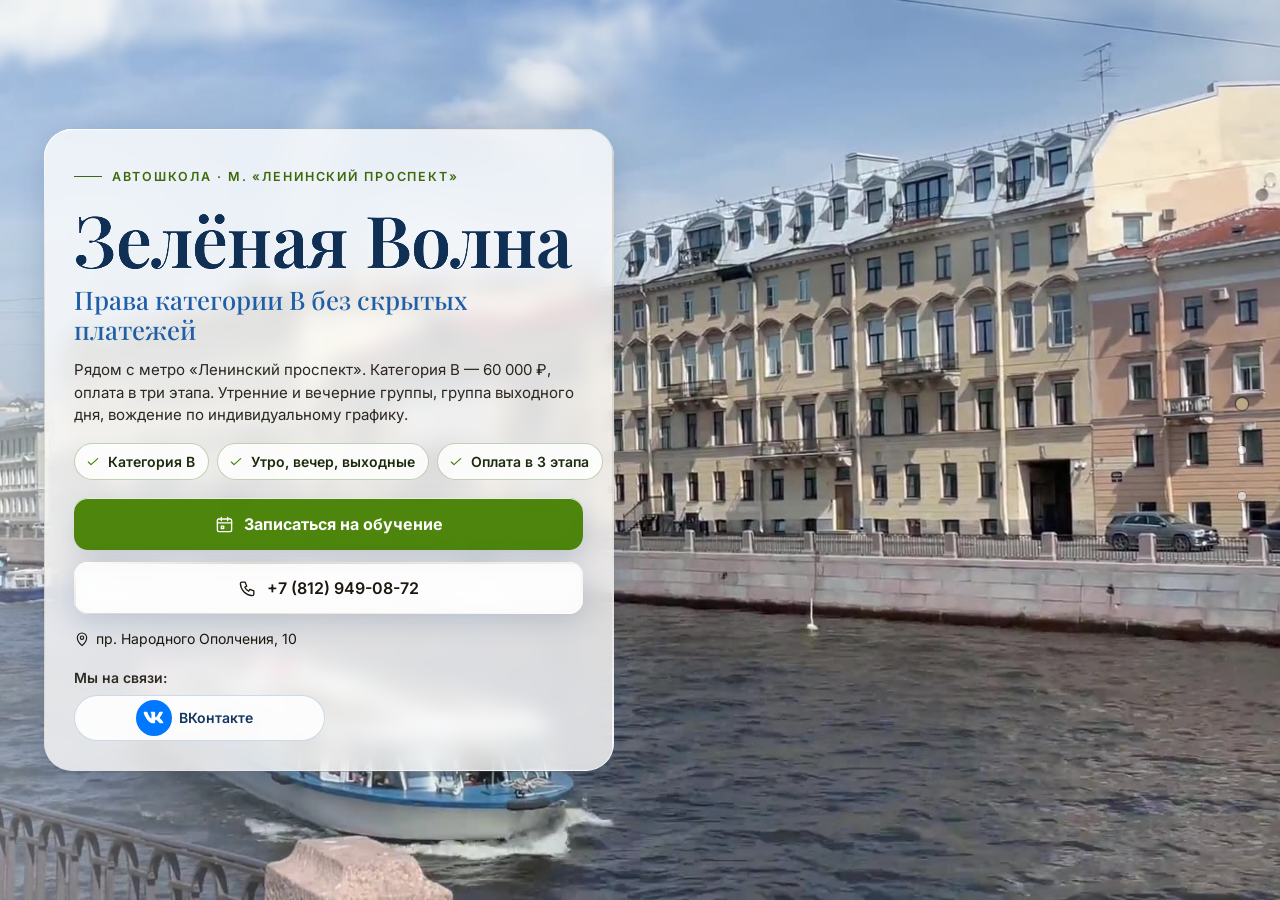
==== index.html @ 5ea3a166 "Автошкола «Зелёная Волна»: этап 1 — главная, цены, контакты (яркая версия)" ====
<!DOCTYPE html>
<html lang="ru" data-theme="light">
<head>
<meta charset="utf-8">
<meta name="viewport" content="width=device-width, initial-scale=1, viewport-fit=cover">
<title>Автошкола «Зелёная Волна» — права категории B у метро «Ленинский проспект», Санкт-Петербург</title>
<meta name="description" content="Автошкола «Зелёная Волна» у метро «Ленинский проспект»: категория B — 60 000 ₽ без скрытых платежей, оплата в три этапа. Утренние, вечерние группы и группа выходного дня. пр. Народного Ополчения, 10. Телефон +7 (812) 949-08-72.">
<meta name="robots" content="noindex, nofollow, noarchive">
<meta name="geo.region" content="RU-SPE">
<meta name="geo.placename" content="Санкт-Петербург">
<meta name="geo.position" content="59.8944504;30.4585142">
<meta name="ICBM" content="59.8944504, 30.4585142">
<meta property="og:type" content="website">
<meta property="og:locale" content="ru_RU">
<meta property="og:site_name" content="Автошкола «Зелёная Волна»">
<meta property="og:title" content="Автошкола «Зелёная Волна» — права категории B у метро «Ленинский проспект», Санкт-Петербург">
<meta property="og:description" content="Автошкола «Зелёная Волна» у метро «Ленинский проспект»: категория B — 60 000 ₽ без скрытых платежей, оплата в три этапа. Утренние, вечерние группы и группа выходного дня. пр. Народного Ополчения, 10. Телефон +7 (812) 949-08-72.">
<meta name="twitter:card" content="summary_large_image">
<meta name="twitter:title" content="Автошкола «Зелёная Волна» — права категории B у метро «Ленинский проспект», Санкт-Петербург">
<meta name="twitter:description" content="Автошкола «Зелёная Волна» у метро «Ленинский проспект»: категория B — 60 000 ₽ без скрытых платежей, оплата в три этапа. Утренние, вечерние группы и группа выходного дня. пр. Народного Ополчения, 10. Телефон +7 (812) 949-08-72.">
<meta name="theme-color" content="#f4f9ec">
<link rel="icon" href="data:image/svg+xml,%3Csvg%20xmlns%3D%22http%3A//www.w3.org/2000/svg%22%20viewBox%3D%220%200%2064%2064%22%3E%3Crect%20width%3D%2264%22%20height%3D%2264%22%20rx%3D%2214%22%20fill%3D%22%231f5fa8%22/%3E%3Ccircle%20cx%3D%2232%22%20cy%3D%2232%22%20r%3D%2217%22%20fill%3D%22none%22%20stroke%3D%22%23fff%22%20stroke-width%3D%225%22/%3E%3Ccircle%20cx%3D%2232%22%20cy%3D%2232%22%20r%3D%225%22%20fill%3D%22%23ffc54d%22/%3E%3C/svg%3E">
<script>document.documentElement.classList.add('js');try{var _i=parseInt(localStorage.getItem('nb_fs2'),10),_f=[1,1.15,1.3,1.5][_i];if(_f)document.documentElement.style.setProperty('--fs',_f)}catch(e){}</script>
<style id="hero-timing">:root{--hero-d:1.2s}</style>
<link rel="preload" as="image" href="img/hero-poster.jpg" fetchpriority="high">
<!-- шрифты лежат внутри сайта: Google Fonts у российской аудитории режется -->
<style>
@font-face{font-family:'Inter';font-style:normal;font-weight:400;font-display:swap;src:url(assets/fonts/inter-400-cyrillic-ext.woff2) format('woff2');unicode-range:U+0460-052F, U+1C80-1C8A, U+20B4, U+2DE0-2DFF, U+A640-A69F, U+FE2E-FE2F}
@font-face{font-family:'Inter';font-style:normal;font-weight:400;font-display:swap;src:url(assets/fonts/inter-400-cyrillic.woff2) format('woff2');unicode-range:U+0301, U+0400-045F, U+0490-0491, U+04B0-04B1, U+2116}
@font-face{font-family:'Inter';font-style:normal;font-weight:400;font-display:swap;src:url(assets/fonts/inter-400-latin-ext.woff2) format('woff2');unicode-range:U+0100-02BA, U+02BD-02C5, U+02C7-02CC, U+02CE-02D7, U+02DD-02FF, U+0304, U+0308, U+0329, U+1D00-1DBF, U+1E00-1E9F, U+1EF2-1EFF, U+2020, U+20A0-20AB, U+20AD-20C0, U+2113, U+2C60-2C7F, U+A720-A7FF}
@font-face{font-family:'Inter';font-style:normal;font-weight:400;font-display:swap;src:url(assets/fonts/inter-400-latin.woff2) format('woff2');unicode-range:U+0000-00FF, U+0131, U+0152-0153, U+02BB-02BC, U+02C6, U+02DA, U+02DC, U+0304, U+0308, U+0329, U+2000-206F, U+20AC, U+2122, U+2191, U+2193, U+2212, U+2215, U+FEFF, U+FFFD}
@font-face{font-family:'Inter';font-style:normal;font-weight:500;font-display:swap;src:url(assets/fonts/inter-500-cyrillic-ext.woff2) format('woff2');unicode-range:U+0460-052F, U+1C80-1C8A, U+20B4, U+2DE0-2DFF, U+A640-A69F, U+FE2E-FE2F}
@font-face{font-family:'Inter';font-style:normal;font-weight:500;font-display:swap;src:url(assets/fonts/inter-500-cyrillic.woff2) format('woff2');unicode-range:U+0301, U+0400-045F, U+0490-0491, U+04B0-04B1, U+2116}
@font-face{font-family:'Inter';font-style:normal;font-weight:500;font-display:swap;src:url(assets/fonts/inter-500-latin-ext.woff2) format('woff2');unicode-range:U+0100-02BA, U+02BD-02C5, U+02C7-02CC, U+02CE-02D7, U+02DD-02FF, U+0304, U+0308, U+0329, U+1D00-1DBF, U+1E00-1E9F, U+1EF2-1EFF, U+2020, U+20A0-20AB, U+20AD-20C0, U+2113, U+2C60-2C7F, U+A720-A7FF}
@font-face{font-family:'Inter';font-style:normal;font-weight:500;font-display:swap;src:url(assets/fonts/inter-500-latin.woff2) format('woff2');unicode-range:U+0000-00FF, U+0131, U+0152-0153, U+02BB-02BC, U+02C6, U+02DA, U+02DC, U+0304, U+0308, U+0329, U+2000-206F, U+20AC, U+2122, U+2191, U+2193, U+2212, U+2215, U+FEFF, U+FFFD}
@font-face{font-family:'Inter';font-style:normal;font-weight:600;font-display:swap;src:url(assets/fonts/inter-600-cyrillic-ext.woff2) format('woff2');unicode-range:U+0460-052F, U+1C80-1C8A, U+20B4, U+2DE0-2DFF, U+A640-A69F, U+FE2E-FE2F}
@font-face{font-family:'Inter';font-style:normal;font-weight:600;font-display:swap;src:url(assets/fonts/inter-600-cyrillic.woff2) format('woff2');unicode-range:U+0301, U+0400-045F, U+0490-0491, U+04B0-04B1, U+2116}
@font-face{font-family:'Inter';font-style:normal;font-weight:600;font-display:swap;src:url(assets/fonts/inter-600-latin-ext.woff2) format('woff2');unicode-range:U+0100-02BA, U+02BD-02C5, U+02C7-02CC, U+02CE-02D7, U+02DD-02FF, U+0304, U+0308, U+0329, U+1D00-1DBF, U+1E00-1E9F, U+1EF2-1EFF, U+2020, U+20A0-20AB, U+20AD-20C0, U+2113, U+2C60-2C7F, U+A720-A7FF}
@font-face{font-family:'Inter';font-style:normal;font-weight:600;font-display:swap;src:url(assets/fonts/inter-600-latin.woff2) format('woff2');unicode-range:U+0000-00FF, U+0131, U+0152-0153, U+02BB-02BC, U+02C6, U+02DA, U+02DC, U+0304, U+0308, U+0329, U+2000-206F, U+20AC, U+2122, U+2191, U+2193, U+2212, U+2215, U+FEFF, U+FFFD}
@font-face{font-family:'Inter';font-style:normal;font-weight:700;font-display:swap;src:url(assets/fonts/inter-700-cyrillic-ext.woff2) format('woff2');unicode-range:U+0460-052F, U+1C80-1C8A, U+20B4, U+2DE0-2DFF, U+A640-A69F, U+FE2E-FE2F}
@font-face{font-family:'Inter';font-style:normal;font-weight:700;font-display:swap;src:url(assets/fonts/inter-700-cyrillic.woff2) format('woff2');unicode-range:U+0301, U+0400-045F, U+0490-0491, U+04B0-04B1, U+2116}
@font-face{font-family:'Inter';font-style:normal;font-weight:700;font-display:swap;src:url(assets/fonts/inter-700-latin-ext.woff2) format('woff2');unicode-range:U+0100-02BA, U+02BD-02C5, U+02C7-02CC, U+02CE-02D7, U+02DD-02FF, U+0304, U+0308, U+0329, U+1D00-1DBF, U+1E00-1E9F, U+1EF2-1EFF, U+2020, U+20A0-20AB, U+20AD-20C0, U+2113, U+2C60-2C7F, U+A720-A7FF}
@font-face{font-family:'Inter';font-style:normal;font-weight:700;font-display:swap;src:url(assets/fonts/inter-700-latin.woff2) format('woff2');unicode-range:U+0000-00FF, U+0131, U+0152-0153, U+02BB-02BC, U+02C6, U+02DA, U+02DC, U+0304, U+0308, U+0329, U+2000-206F, U+20AC, U+2122, U+2191, U+2193, U+2212, U+2215, U+FEFF, U+FFFD}
@font-face{font-family:'Playfair Display';font-style:normal;font-weight:500;font-display:swap;src:url(assets/fonts/playfair-display-500-cyrillic.woff2) format('woff2');unicode-range:U+0301, U+0400-045F, U+0490-0491, U+04B0-04B1, U+2116}
@font-face{font-family:'Playfair Display';font-style:normal;font-weight:500;font-display:swap;src:url(assets/fonts/playfair-display-500-latin-ext.woff2) format('woff2');unicode-range:U+0100-02BA, U+02BD-02C5, U+02C7-02CC, U+02CE-02D7, U+02DD-02FF, U+0304, U+0308, U+0329, U+1D00-1DBF, U+1E00-1E9F, U+1EF2-1EFF, U+2020, U+20A0-20AB, U+20AD-20C0, U+2113, U+2C60-2C7F, U+A720-A7FF}
@font-face{font-family:'Playfair Display';font-style:normal;font-weight:500;font-display:swap;src:url(assets/fonts/playfair-display-500-latin.woff2) format('woff2');unicode-range:U+0000-00FF, U+0131, U+0152-0153, U+02BB-02BC, U+02C6, U+02DA, U+02DC, U+0304, U+0308, U+0329, U+2000-206F, U+20AC, U+2122, U+2191, U+2193, U+2212, U+2215, U+FEFF, U+FFFD}
@font-face{font-family:'Playfair Display';font-style:normal;font-weight:600;font-display:swap;src:url(assets/fonts/playfair-display-600-cyrillic.woff2) format('woff2');unicode-range:U+0301, U+0400-045F, U+0490-0491, U+04B0-04B1, U+2116}
@font-face{font-family:'Playfair Display';font-style:normal;font-weight:600;font-display:swap;src:url(assets/fonts/playfair-display-600-latin-ext.woff2) format('woff2');unicode-range:U+0100-02BA, U+02BD-02C5, U+02C7-02CC, U+02CE-02D7, U+02DD-02FF, U+0304, U+0308, U+0329, U+1D00-1DBF, U+1E00-1E9F, U+1EF2-1EFF, U+2020, U+20A0-20AB, U+20AD-20C0, U+2113, U+2C60-2C7F, U+A720-A7FF}
@font-face{font-family:'Playfair Display';font-style:normal;font-weight:600;font-display:swap;src:url(assets/fonts/playfair-display-600-latin.woff2) format('woff2');unicode-range:U+0000-00FF, U+0131, U+0152-0153, U+02BB-02BC, U+02C6, U+02DA, U+02DC, U+0304, U+0308, U+0329, U+2000-206F, U+20AC, U+2122, U+2191, U+2193, U+2212, U+2215, U+FEFF, U+FFFD}
/* ===== Notary site — generator stylesheet (light warm base, dark theme by toggle) ===== */
:root{
  --p100:#665230; --p90:#97825e; --p80:#bba887; --p70:#c2b9a9; --p50:#dad5ce; --p40:#e0dedb;
  --p30:#eeece9; --p20:#f1f1f0; --p10:#f8f8f8; --n100:#0e0f11; --n90:#3c404b; --n10:#fff;

  --bg:var(--p10); --bg2:var(--p20); --bg3:var(--p30); --card:var(--n10); --text:var(--n100); --muted:var(--n90);
  --line:var(--p50); --line2:var(--p40); --accent:var(--p90); --accent-d:var(--p100); --accent-l:var(--p80); --accent-soft:var(--p30);
  --on-accent:#fff; --shadow:0 1px 10px rgba(51,51,51,.10); --shadow-lg:0 12px 40px rgba(30,24,10,.14);
  --hero-ov1:rgba(14,15,17,.72); --hero-ov2:rgba(14,15,17,.30); --sec-ov:rgba(248,248,248,.72);
  --ok:#2e8b57; --bad:#b4453b;
  /* те же цвета составляющими: rgba() понимают все браузеры, color-mix() — нет */
  --bg-rgb:248,248,248; --card-rgb:255,255,255; --accent-rgb:151,130,94; --ok-rgb:46,139,87;

  --zc:var(--fs); --fs:1; --vwu:calc(1vw / var(--fs)); --vhu:calc(1vh / var(--fs));   /* масштаб текста (А−/А+) и «честные» vw/vh под ним */
  --hdr-h:68px; --bar-h:70px; --vh:calc(100*var(--vhu)); --gap:24px; --radius:14px; --radius-s:10px;
  --font:"Inter",Tahoma,Arial,sans-serif; --serif:"Playfair Display",Georgia,"Times New Roman",serif;
  --ease:cubic-bezier(.65,.05,.36,1); --speed:520ms;
}
html[data-theme="dark"]{
  --bg:#17150f; --bg2:#1d1a13; --bg3:#252117; --card:#221e15; --text:#f1ebdf; --muted:#b9ae98;
  --line:#3a3325; --line2:#2f2a1e; --accent:#c9b17f; --accent-d:#e0cf9f; --accent-l:#8d7b58; --accent-soft:#2a251a;
  --on-accent:#17150f; --shadow:0 1px 12px rgba(0,0,0,.45); --shadow-lg:0 14px 40px rgba(0,0,0,.55);
  --hero-ov1:rgba(10,9,6,.80); --hero-ov2:rgba(10,9,6,.40); --sec-ov:rgba(16,15,12,.76);
  --bg-rgb:23,21,15; --card-rgb:34,30,21; --accent-rgb:201,177,127;
}

*,*::before,*::after{box-sizing:border-box}
/* А−/А+: весь сайт — шапка, плашки, меню, формы, окна — растёт пропорционально, как при увеличении масштаба в браузере */
html{-webkit-text-size-adjust:100%;scroll-behavior:auto;zoom:var(--fs,1)}
html,body{height:100%;margin:0;overflow:hidden;background:var(--bg);color:var(--text);
  font-family:var(--font);font-size:16px;line-height:1.55;-webkit-font-smoothing:antialiased}
body{overscroll-behavior:none;position:relative}
a{color:inherit;text-decoration:none}
img{display:block;max-width:100%}
button{font:inherit;color:inherit;background:none;border:0;padding:0;cursor:pointer}
input,select,textarea{font:inherit;color:inherit}
h1,h2,h3,h4,p{margin:0}
ul{margin:0;padding:0;list-style:none}
svg{display:block}
.ico{width:22px;height:22px;stroke:currentColor;fill:none;stroke-width:1.7;stroke-linecap:round;stroke-linejoin:round;flex:none}
.vh{position:absolute!important;width:1px;height:1px;overflow:hidden;clip:rect(0 0 0 0);white-space:nowrap}

/* ---------- typography helpers ---------- */
.kicker{display:inline-flex;align-items:center;gap:10px;font-size:13px;font-weight:600;letter-spacing:.14em;text-transform:uppercase;color:var(--accent)}
.kicker::before{content:"";width:28px;height:1px;background:var(--accent)}
.h2{font-size:clamp(26px,calc(3.2*var(--vwu,1vw)),40px);font-weight:600;letter-spacing:-.02em;line-height:1.12;margin-top:10px}
.lead{color:var(--muted);font-size:17px;max-width:640px;margin-top:12px}
.sec-head{margin-bottom:28px}
#contacts .sec-head{margin-bottom:18px}

/* ---------- buttons ---------- */
.btn{display:inline-flex;align-items:center;justify-content:center;gap:10px;min-height:48px;padding:0 22px;border-radius:999px;
  font-weight:600;font-size:15px;line-height:1;border:1.5px solid transparent;transition:background .25s,color .25s,border-color .25s,transform .2s,box-shadow .25s;white-space:nowrap}
.btn:active{transform:translateY(1px)}
.btn-primary{background:var(--accent-d);color:var(--on-accent);border-color:var(--accent-d)}
.btn-primary:hover{background:var(--accent);border-color:var(--accent);color:#fff}
html[data-theme="dark"] .btn-primary:hover{color:#17150f}
.btn-ghost{border-color:var(--line);color:var(--text);background:var(--card)}
.btn-ghost:hover{border-color:var(--accent);color:var(--accent-d)}
.btn-light{background:rgba(255,255,255,.14);color:#fff;border-color:rgba(255,255,255,.55);backdrop-filter:blur(6px)}
.btn-light:hover{background:#fff;color:var(--n100)}
.btn-white{background:#fff;color:var(--n100);border-color:#fff}
.btn-white:hover{background:var(--p30);border-color:var(--p30)}
.btn .ico{width:18px;height:18px}
.btn-sm{min-height:44px;padding:0 16px;font-size:14px}

/* ---------- header ---------- */
.hdr{position:fixed;top:0;left:0;right:0;height:var(--hdr-h);z-index:200;display:flex;align-items:center;
  zoom:calc(1 / var(--zc,1)); --vwu:1vw; --vhu:1vh;   /* А−/А+ шапку не трогают: она всегда как при 100 % (страница в zoom, шапка — встречный zoom) */
  background:rgba(var(--bg-rgb),.88);backdrop-filter:blur(12px);-webkit-backdrop-filter:blur(12px);
  border-bottom:1px solid var(--line2);transition:background .3s}
.hdr-in{width:100%;max-width:1280px;margin:0 auto;padding:0 28px;display:flex;align-items:center;gap:24px}
.brand{display:flex;align-items:center;gap:12px;min-width:0;min-height:44px}
.mono-img{object-fit:contain;background:#fff;padding:2px;box-sizing:border-box}
.mono{width:42px;height:42px;border-radius:12px;background:var(--accent-d);color:var(--on-accent);display:grid;place-items:center;
  font-family:var(--serif);font-size:20px;font-weight:600;flex:none;letter-spacing:.02em}
.brand-t{display:flex;flex-direction:column;line-height:1.15;min-width:0}
.brand-n{font-weight:600;font-size:15px;white-space:nowrap;overflow:hidden;text-overflow:ellipsis}
.brand-s{font-size:13px;color:var(--muted);white-space:nowrap;overflow:hidden;text-overflow:ellipsis}
.nav{display:flex;align-items:center;gap:4px;margin-left:auto}
.nav > li{position:relative}
.nav-a{display:inline-flex;align-items:center;gap:6px;min-height:44px;padding:10px 12px;border-radius:8px;font-size:14px;font-weight:500;color:var(--text);opacity:.8;transition:opacity .2s,background .2s}
.nav-a:hover,.nav-a.cur,.nav > li.open > .nav-a{opacity:1;background:var(--bg3)}
.nav-a .chev{width:14px;height:14px;transition:transform .25s}
.nav > li.open > .nav-a .chev{transform:rotate(180deg)}
.hdr-tools{display:flex;align-items:center;gap:6px;margin-left:8px}
.tool{width:44px;height:44px;border-radius:10px;display:grid;place-items:center;color:var(--text);opacity:.8;transition:background .2s,opacity .2s}
.tool:hover{background:var(--bg3);opacity:1}
.tool .ico{width:20px;height:20px}
.tool-lang{width:auto;padding:0 10px;gap:6px;font-size:13px;font-weight:600;letter-spacing:.04em;display:flex;align-items:center}
.lang-wrap{position:relative}
.lang-dd{position:absolute;right:0;top:calc(100% + 8px);background:var(--card);border:1px solid var(--line);border-radius:12px;box-shadow:var(--shadow-lg);
  padding:6px;min-width:190px;display:none;z-index:210}
.lang-wrap.open .lang-dd{display:block}
.lang-dd button,.lang-dd a{display:flex;width:100%;align-items:center;gap:10px;min-height:44px;padding:9px 12px;border-radius:8px;font-size:14px;text-align:left}
.lang-dd button:hover,.lang-dd a:hover{background:var(--bg3)}
.lang-dd button.cur,.lang-dd a.cur{color:var(--accent-d);font-weight:600}
.lang-dd b{font-size:13px;letter-spacing:.08em;width:26px;color:var(--muted)}
.hdr-book{margin-left:4px}
.burger{display:none}
.moon,.sun{display:none}
html[data-theme="dark"] .sun{display:block}
html:not([data-theme="dark"]) .moon{display:block}

/* mega menu */
.mega{position:absolute;left:50%;top:calc(100% + 10px);transform:translateX(-50%);width:min(980px,calc(calc(100*var(--vwu,1vw)) - 40px));
  background:var(--card);border:1px solid var(--line);border-radius:16px;box-shadow:var(--shadow-lg);padding:20px;display:none;z-index:210}
.nav > li.open > .mega{display:block}
.mega-head{display:flex;justify-content:space-between;align-items:baseline;gap:16px;padding:0 6px 14px;border-bottom:1px solid var(--line2);margin-bottom:12px}
.mega-head b{font-size:14px}
.mega-head span{font-size:13px;color:var(--muted)}
.mega-grid{display:grid;grid-template-columns:repeat(2,1fr);gap:4px}
.mega-it{display:flex;gap:12px;align-items:flex-start;padding:10px 12px;border-radius:10px;text-align:left;width:100%;transition:background .2s}
.mega-it:hover{background:var(--bg3)}
.mega-it .cic{width:38px;height:38px;border-radius:10px;background:var(--accent-soft);color:var(--accent-d);display:grid;place-items:center;flex:none}
.mega-it .cic .ico{width:20px;height:20px}
.mega-it b{display:block;font-size:14px;font-weight:600}
.mega-it small{display:block;font-size:13px;color:var(--muted);line-height:1.35;margin-top:2px}
.mega-it em{font-style:normal;font-size:13px;color:var(--accent);margin-top:3px;display:block}

/* mobile menu */
.mmenu{position:fixed;top:calc(var(--hdr-h) / var(--zc,1));left:0;right:0;bottom:var(--bar-h);z-index:190;background:var(--bg);overflow-y:auto;padding:14px 18px 30px;display:none}
.mmenu.open{display:block}
.mmenu a,.mmenu .macc > button{display:flex;align-items:center;justify-content:space-between;width:100%;padding:14px 6px;border-bottom:1px solid var(--line2);font-size:17px;font-weight:500;text-align:left}
.mmenu .macc > button .chev{width:18px;height:18px;transition:transform .25s}
.mmenu .macc.open > button .chev{transform:rotate(180deg)}
.mmenu .macc-list{display:none;padding:4px 0 8px}
.mmenu .macc.open .macc-list{display:block}
.mmenu .macc-list button{display:flex;align-items:center;gap:12px;width:100%;padding:11px 8px;border-radius:10px;text-align:left;font-size:15px}
.mmenu .macc-list button:hover{background:var(--bg3)}
.mmenu .macc-list .cic{width:32px;height:32px;border-radius:8px;background:var(--accent-soft);color:var(--accent-d);display:grid;place-items:center;flex:none}
.mmenu .macc-list .cic .ico{width:17px;height:17px}
.mmenu-foot{display:flex;flex-wrap:wrap;gap:8px;margin-top:18px}
.mmenu-foot .btn{flex:1}

/* ---------- full-page scroller ---------- */
.fp{position:relative;width:100%;height:var(--vh);overflow:hidden}
.fp-track{will-change:transform;transition:transform var(--speed) var(--ease)}
.fp-track.no-anim{transition:none}
.sec{position:relative;height:var(--vh);width:100%;overflow:hidden}
.sec-scroll{height:100%;overflow-y:auto;overflow-x:hidden;display:flex;flex-direction:column;
  padding:calc(var(--hdr-h) / var(--zc,1) + 20px) 28px calc(var(--bar-h) + 96px);-webkit-overflow-scrolling:touch;scrollbar-width:thin;scrollbar-color:var(--line) transparent}
.wrap{margin:auto;width:100%;max-width:1180px}
.sec-alt{background:var(--bg2)}

/* reveal animation */
.rv{opacity:0;transform:translateY(18px);transition:opacity .7s ease,transform .7s ease;transition-delay:calc(var(--i,0) * 90ms)}
.sec.active .rv{opacity:1;transform:none}

/* side dots */
.dots{position:fixed;right:16px;top:50%;transform:translateY(-50%);z-index:150;display:flex;flex-direction:column;gap:2px}
.dots button{position:relative;width:44px;height:44px;display:grid;place-items:center}
.dots button::after{content:"";width:8px;height:8px;border-radius:50%;background:var(--muted);opacity:.45;transition:transform .25s,opacity .25s,background .25s}
.dots button:hover::after{opacity:.9}
.dots button.cur::after{background:var(--accent);opacity:1;transform:scale(1.5)}
.dots button span{position:absolute;right:32px;top:50%;transform:translateY(-50%) translateX(6px);background:var(--n100);color:#fff;font-size:13px;
  padding:5px 10px;border-radius:6px;white-space:nowrap;opacity:0;pointer-events:none;transition:opacity .2s,transform .2s}
.dots button:hover span{opacity:1;transform:translateY(-50%)}
.sec-hero ~ .dots{color:#fff}
body[data-sec="0"] .dots button::after{background:#fff}
body[data-sec="0"] .dots button.cur::after{background:var(--p80)}

.sec:not(.sec-hero) .sec-scroll{position:relative;z-index:1}

.status{display:inline-flex;align-items:center;gap:8px;padding:8px 14px 8px 10px;border-radius:999px;background:rgba(255,255,255,.12);border:1px solid rgba(255,255,255,.28);font-size:13px;backdrop-filter:blur(6px)}
.status i{width:9px;height:9px;border-radius:50%;background:#7bd389;box-shadow:0 0 0 3px rgba(123,211,137,.28)}
.status.closed i{background:#f08a7e;box-shadow:0 0 0 3px rgba(240,138,126,.28)}
.status.soon i{background:#f0c674;box-shadow:0 0 0 3px rgba(240,198,116,.28)}
.status span{opacity:.85}
.addr-link{display:inline-flex;align-items:center;gap:6px;border-bottom:1px solid currentColor;padding:13px 0 14px;margin:-13px 0 -14px;transition:color .2s}
.addr-link:hover{color:var(--accent)}
.addr-link .ico{width:16px;height:16px}

/* ---------- services ---------- */
.svc-grid{display:grid;grid-template-columns:repeat(5,1fr);gap:14px}
.svc{display:flex;flex-direction:column;align-items:flex-start;gap:10px;padding:18px 16px 16px;border-radius:var(--radius);background:var(--card);border:1px solid var(--line2);
  text-align:left;min-height:170px;transition:transform .25s,box-shadow .25s,border-color .25s;position:relative}
.svc:hover{transform:translateY(-3px);box-shadow:var(--shadow-lg);border-color:var(--accent-l)}
.svc .cic{width:44px;height:44px;border-radius:12px;background:var(--accent-soft);color:var(--accent-d);display:grid;place-items:center}
.svc b{font-size:15px;font-weight:600;line-height:1.3}
.svc small{font-size:13px;color:var(--muted);line-height:1.35}
.svc em{font-style:normal;font-size:13px;color:var(--accent);margin-top:auto;padding-top:6px;display:inline-flex;align-items:center;gap:4px}
.svc em .ico{width:12px;height:12px}

/* ---------- about ---------- */
.about{display:grid;grid-template-columns:1.15fr .85fr;gap:48px;align-items:start}
.about-txt p{color:var(--muted);margin-top:14px;font-size:16px}
.about-txt p:first-of-type{color:var(--text)}
.quote{margin-top:22px;padding:16px 20px;border-left:3px solid var(--accent);background:var(--card);border-radius:0 12px 12px 0;font-family:var(--serif);font-size:18px;line-height:1.45;color:var(--text)}
.creds{display:grid;gap:10px}
.cred{display:flex;gap:14px;align-items:center;padding:14px 16px;border-radius:12px;background:var(--card);border:1px solid var(--line2)}
.cred .cic{width:40px;height:40px;border-radius:10px;background:var(--accent-soft);color:var(--accent-d);display:grid;place-items:center;flex:none}
.cred .cic .ico{width:20px;height:20px}
.cred small{display:block;font-size:13px;color:var(--muted);text-transform:uppercase;letter-spacing:.06em}
.cred b{display:block;font-size:15px;font-weight:600;line-height:1.3}
.chips{display:flex;flex-wrap:wrap;gap:8px;margin-top:16px}
.chips li{padding:8px 14px;border-radius:999px;border:1px solid var(--accent-l);color:var(--accent-d);font-size:13.5px;font-weight:500;background:var(--card)}
.strong-lbl{margin-top:22px;font-size:13px;text-transform:uppercase;letter-spacing:.1em;color:var(--muted)}

/* ---------- how ---------- */
.steps{display:grid;grid-template-columns:repeat(5,1fr);gap:16px;position:relative;margin-top:14px}
.steps::before{content:"";position:absolute;left:8%;right:8%;top:30px;height:1px;background:var(--line)}
.step{position:relative;padding:0 8px}
.step-n{width:60px;height:60px;border-radius:50%;background:var(--card);border:1.5px solid var(--accent-l);color:var(--accent-d);display:grid;place-items:center;
  font-family:var(--serif);font-size:24px;font-weight:600;position:relative;z-index:1;transition:background .4s,color .4s}
.sec.active .step-n{animation:pop .6s var(--ease) both;animation-delay:calc(var(--i) * 140ms + 150ms)}
@keyframes pop{0%{transform:scale(.6);opacity:0}60%{transform:scale(1.08);opacity:1}100%{transform:scale(1)}}
.step b{display:block;margin-top:16px;font-size:17px;font-weight:600}
.step p{color:var(--muted);font-size:14.5px;margin-top:6px}

/* ---------- reviews ---------- */
.reviews{display:grid;grid-template-columns:300px 1fr;gap:28px;align-items:start}
.rsum{background:var(--card);border:1px solid var(--line2);border-radius:var(--radius);padding:26px 24px;text-align:center}
.rsum .big{font-family:var(--serif);font-size:64px;line-height:1;font-weight:500;color:var(--accent-d)}
.stars{display:inline-flex;gap:3px;--fill:100%}
.stars svg{width:20px;height:20px}
.stars .st{fill:var(--line);stroke:none}
.stars .st.on{fill:#e7b73b}
.stars .st.half{fill:url(#halfgrad)}
.rsum .stars{margin-top:8px}
.rsum p{color:var(--muted);font-size:13.5px;margin-top:10px;line-height:1.4}
.rsum .btn{margin-top:16px;width:100%}
.rsum .gis{display:block;margin:10px 0 -14px;padding:14px 0;font-size:13px;color:var(--accent-d);text-decoration:underline;text-underline-offset:3px}
.rgrid{display:grid;grid-template-columns:repeat(2,1fr);gap:14px}
.rev{background:var(--card);border:1px solid var(--line2);border-radius:var(--radius);padding:20px;display:flex;flex-direction:column;gap:10px}
.rev .stars svg{width:15px;height:15px}
.rev p{font-size:14.5px;line-height:1.5;flex:1}
.rev p::before{content:"“";font-family:var(--serif);color:var(--accent);font-size:22px;line-height:0;margin-right:4px;vertical-align:-6px}
.rev-meta{display:flex;flex-wrap:wrap;justify-content:space-between;gap:4px 10px;align-items:baseline;font-size:13px;color:var(--muted)}
.rev-meta b{color:var(--text);font-weight:600}
.rev-src{display:inline-flex;align-items:center;gap:5px;white-space:nowrap;margin-left:auto}
.rev-src i{width:6px;height:6px;border-radius:50%;background:var(--accent)}
.rev-sample{color:var(--muted);font-style:italic;opacity:.85}
.rev-real{color:var(--accent-d);font-weight:600}
.rev-real i{background:var(--ok)}
.rev-is-real{border-color:var(--accent-l)}
.demo-note{margin-top:14px;max-width:760px;font-size:13.5px;line-height:1.45;color:var(--muted);background:var(--accent-soft);
  border-left:3px solid var(--accent);border-radius:0 8px 8px 0;padding:8px 12px}
.rnote{margin-top:14px;font-size:13px;color:var(--muted)}

/* ---------- faq ---------- */
.faq{display:grid;grid-template-columns:1fr 1fr;gap:0 32px;align-items:start}
.faq-col{display:flex;flex-direction:column}
.fq{border-bottom:1px solid var(--line)}
.fq > button{display:flex;width:100%;align-items:center;justify-content:space-between;gap:16px;min-height:44px;padding:16px 4px;text-align:left;font-weight:600;font-size:15.5px;line-height:1.35}
.fq > button .pl{width:26px;height:26px;border-radius:50%;border:1px solid var(--line);display:grid;place-items:center;flex:none;color:var(--accent-d);transition:transform .3s,background .3s}
.fq > button .pl .ico{width:14px;height:14px}
.fq.open > button .pl{transform:rotate(45deg);background:var(--accent-soft)}
.fq-a{display:grid;grid-template-rows:0fr;transition:grid-template-rows .35s var(--ease)}
.fq.open .fq-a{grid-template-rows:1fr}
.fq-a > div{overflow:hidden}
.fq-a p{color:var(--muted);font-size:14.5px;padding:0 4px 16px;line-height:1.55}
.fq-a .faq-note{font-size:13px;color:var(--accent-d);padding-bottom:6px}
.fq-a .faq-note:empty{display:none}

/* ---------- contacts ---------- */
.contacts{display:grid;grid-template-columns:1fr 1.05fr 1fr;gap:18px;align-items:stretch}
.contacts .cbox{padding:16px 18px}
.cbox{background:var(--card);border:1px solid var(--line2);border-radius:var(--radius);padding:20px}
.cl{display:grid;gap:12px}
.cl li{display:flex;gap:12px;align-items:flex-start}
.cl .cic{width:36px;height:36px;border-radius:10px;background:var(--accent-soft);color:var(--accent-d);display:grid;place-items:center;flex:none}
.cl .cic .ico{width:18px;height:18px}
.cl small{display:block;font-size:13px;color:var(--muted);text-transform:uppercase;letter-spacing:.06em}
.cl b{display:block;font-weight:500;font-size:15px;line-height:1.4}
.cl a.tel,.cl a.mail{display:block;padding:14px 0;margin:-14px 0}
.cl a.tel:hover,.cl a.mail:hover{color:var(--accent-d)}
.hours-link{display:inline-block;font-size:13px;color:var(--accent-d);text-decoration:underline;text-underline-offset:3px;padding:14px 0;margin:-14px 0}
.cl .msgs{display:flex;gap:8px;margin-top:4px;flex-wrap:wrap}
.cl .msgs a{display:inline-flex;align-items:center;gap:6px;padding:6px 10px;border-radius:8px;border:1px solid var(--line);font-size:13px;min-height:44px}
.cl .msgs a .ico{width:16px;height:16px}
.mapbox{display:flex;flex-direction:column;gap:12px;padding:12px}
.map{flex:1;min-height:280px;border-radius:10px;overflow:hidden;border:1px solid var(--line);background:var(--bg3);position:relative}
.map iframe{width:100%;height:100%;border:0;position:absolute;inset:0}
.map-actions{display:flex;gap:8px;flex-wrap:wrap}
.map-actions .btn{flex:1;min-height:44px;font-size:14px;padding:0 12px}

/* form */
.form h3{font-size:19px;font-weight:600}
.form .fdesc{color:var(--muted);font-size:13.5px;margin-top:6px}
.fg{display:grid;gap:8px;margin-top:12px}
.f2{display:grid;grid-template-columns:1fr 1fr;gap:10px}
.fld{display:flex;flex-direction:column;gap:4px}
.fld label{font-size:13px;color:var(--muted);font-weight:500}
.fld input,.fld select,.fld textarea{width:100%;background:var(--bg);border:1px solid var(--line);border-radius:10px;padding:8px 12px;font-size:14px;transition:border-color .2s,box-shadow .2s;min-height:44px}
.fld textarea{min-height:48px;resize:vertical}
.fld input:focus,.fld select:focus,.fld textarea:focus{outline:0;border-color:var(--accent);box-shadow:0 0 0 3px rgba(var(--accent-rgb),.22)}
.fld.err input,.fld.err select{border-color:var(--bad)}
.ferr{font-size:13px;color:var(--bad);display:none}
.fld.err .ferr{display:block}
.fnote{font-size:13px;color:var(--muted);margin-top:8px;line-height:1.4}
.fok{display:none;margin-top:10px;padding:10px 12px;border-radius:10px;background:rgba(var(--ok-rgb),.12);color:var(--ok);font-size:13.5px}
.fok.show{display:block}

.foot{margin-top:18px;padding-top:12px;padding-left:250px;flex-wrap:nowrap;align-items:flex-start;border-top:1px solid var(--line2);display:flex;justify-content:space-between;gap:16px;flex-wrap:wrap;font-size:13px;color:var(--muted)}
.foot p{max-width:none}
.foot .fl{white-space:nowrap;flex:none}
.foot .fl a{margin-left:14px;padding:14px 0;margin-top:-14px;margin-bottom:-14px;display:inline-block;min-width:44px;text-align:center;text-decoration:underline;text-underline-offset:3px}

/* ---------- bottom bar ---------- */
.bar{position:fixed;inset:auto 0 0;z-index:300;background:var(--card);box-shadow:0 -1px 10px rgba(51,51,51,.1);border-top:1px solid var(--line2);
  padding:6px 0;padding-bottom:calc(6px + env(safe-area-inset-bottom,0px))}
.bar-in{display:flex;justify-content:space-around;align-items:center;max-width:1080px;margin:0 auto}
.bi{display:flex;flex-direction:column;align-items:center;gap:5px;padding:8px 24px;border-radius:10px;font-size:13.5px;line-height:1;color:var(--text);opacity:.65;
  transition:opacity .3s,background .3s,color .3s;flex:1;max-width:190px;min-width:0}
.bi span{white-space:nowrap;max-width:100%;overflow:hidden;text-overflow:ellipsis}
.bi .ico{width:24px;height:24px}
.bi:hover{opacity:1;background:var(--bg3)}
.bi.cur{opacity:1;color:var(--accent-d)}


/* ---------- modals ---------- */
.modal{position:fixed;inset:0;z-index:400;background:rgba(14,15,17,.62);display:none;align-items:center;justify-content:center;padding:20px}
.modal.open{display:flex}
.mbox{background:var(--card);color:var(--text);border-radius:18px;width:100%;max-width:560px;max-height:min(calc(86*var(--vhu,1vh)),860px);overflow:auto;padding:26px 26px 22px;position:relative;box-shadow:var(--shadow-lg);
  animation:mup .3s var(--ease)}
@keyframes mup{from{opacity:0;transform:translateY(16px) scale(.98)}to{opacity:1;transform:none}}
.mbox-lg{max-width:760px}
.mclose{position:absolute;top:12px;right:12px;width:44px;height:44px;border-radius:50%;display:grid;place-items:center;color:var(--muted)}
.mclose:hover{background:var(--bg3);color:var(--text)}
.mbox h3{font-size:22px;font-weight:600;padding-right:36px}
.mbox .msub{color:var(--muted);font-size:14px;margin-top:4px}
.hours-t{width:100%;border-collapse:collapse;margin-top:16px;font-size:15px}
.hours-t td{padding:9px 6px;border-bottom:1px solid var(--line2)}
.hours-t td:last-child{text-align:right;font-weight:500;white-space:nowrap}
.hours-t tr.today td{color:var(--accent-d);font-weight:600}
.hours-t tr.today td:first-child::after{content:" · " attr(data-today);font-weight:400;font-size:13px;color:var(--muted)}
.hours-t tr.off td:last-child{color:var(--muted);font-weight:400}
.mnote{margin-top:14px;padding:12px 14px;border-radius:10px;background:var(--bg2);font-size:13.5px;color:var(--muted)}
.mnote b{display:block;color:var(--text);margin-bottom:3px;font-size:13px}
.mcontacts{display:flex;flex-wrap:wrap;gap:8px;margin-top:14px}
.mcontacts a{display:inline-flex;align-items:center;gap:7px;min-height:44px;padding:9px 13px;border-radius:10px;border:1px solid var(--line);font-size:13.5px}
.mcontacts a .ico{width:16px;height:16px}
.mcontacts a:hover{border-color:var(--accent)}
/* способы записи: позвонить, написать на почту, заказать обратный звонок */
.bk-opts{display:grid;gap:10px;margin-top:14px}
.bk-opt{display:flex;align-items:center;gap:14px;min-height:60px;padding:10px 16px;border-radius:14px;border:1px solid var(--line);background:var(--bg3);color:var(--text);font-size:16px;font-weight:600;text-align:left;text-decoration:none;transition:border-color .2s,background .2s}
.bk-opt:hover{border-color:var(--accent);background:var(--accent-soft)}
.bk-opt .ico{width:24px;height:24px;color:var(--accent-d);flex:none}
.bk-opt small{display:block;font-weight:400;font-size:13px;color:var(--muted);margin-top:1px}
.mbox-book{max-width:440px}
/* оплата значками, подпись у общего телефона */
.pay-pills{display:flex;flex-wrap:wrap;gap:6px;margin-top:5px}
.pay-pill{display:inline-flex;align-items:center;gap:6px;padding:4px 11px 4px 9px;border-radius:999px;border:1px solid var(--line);background:var(--bg3);font-size:13px;font-weight:600;line-height:1.3;white-space:nowrap}
.pay-pill .ico{width:15px;height:15px;color:var(--accent-d)}
.pay-pill.pay-logo{background:#fff;border-color:rgba(0,0,0,.12);padding:3px 11px;min-height:28px}
.pay-pill.pay-logo img{display:block;height:17px;width:auto}
.pay-pill.pay-logo img[src$="sbp.svg"]{height:20px}

.brand-t{display:flex;flex-direction:column;justify-content:center;gap:2px;line-height:1.1;min-width:0}
.brand-s{display:block;font-size:10.5px;font-weight:600;letter-spacing:.16em;text-transform:uppercase;color:var(--muted);white-space:nowrap;overflow:visible;text-overflow:clip}
.brand-n{font-size:16px;font-weight:600;white-space:nowrap;overflow:visible;text-overflow:clip}
.nav-a{white-space:nowrap}
#navServices{position:static}
.mega{max-height:calc(calc(100*var(--vhu,1vh)) - var(--hdr-h) - 24px);overflow-y:auto;top:calc(100% + 6px);width:min(980px,calc(calc(100*var(--vwu,1vw)) - 32px))}
@media screen and (max-width:760px){.mega-grid{grid-template-columns:1fr}}
@media screen and (max-width:479px){.brand-t{display:flex}.brand-s{font-size:9px;letter-spacing:.14em}.brand-n{font-size:12.5px;white-space:normal;line-height:1.12}}
.bk-inline{grid-template-columns:repeat(3,1fr);gap:8px}
.bk-inline .bk-opt{flex-direction:column;justify-content:center;gap:5px;min-height:76px;padding:9px 6px;font-size:13.5px;text-align:center;line-height:1.2}
.bk-inline .bk-opt .ico{width:22px;height:22px}
.bk-inline .bk-opt small{display:none}
/* services modal */
.svc-list{margin-top:16px;display:grid;grid-template-columns:1fr 1fr;gap:6px}
.svc-list button{display:flex;gap:10px;align-items:center;width:100%;min-height:44px;text-align:left;padding:10px 12px;border-radius:10px;font-size:14px;line-height:1.35;border:1px solid var(--line2);background:var(--bg)}
.svc-list button:hover{border-color:var(--accent);background:var(--accent-soft)}
.svc-list button .ico{width:16px;height:16px;color:var(--accent);margin-top:2px}
.mhint{font-size:13px;color:var(--muted);margin-top:12px}
.mhead{display:flex;gap:14px;align-items:center;padding-right:36px}
.mhead .cic{width:48px;height:48px;border-radius:12px;background:var(--accent-soft);color:var(--accent-d);display:grid;place-items:center;flex:none}

/* ---------- responsive ---------- */
@media (max-width:1200px){
  .svc-grid{grid-template-columns:repeat(5,1fr)}
  .svc{min-height:160px;padding:14px}
  .svc small{display:none}
}
@media screen and (max-width:991px){
  :root{--hdr-h:62px}
  .nav,.hdr-book{display:none}
  .burger{display:grid}
  .hdr-in{padding:0 18px;gap:12px}
}
@media (max-width:991px){
  :root{--bar-h:64px}
  .sec-scroll{padding:calc(var(--hdr-h) / var(--zc,1) + 16px) 22px calc(var(--bar-h) + 96px)}
  .dots{right:8px;gap:8px}
  .dots button span{display:none}
  .svc-grid{grid-template-columns:repeat(3,1fr);gap:10px}
  .svc{min-height:0}
  .about{grid-template-columns:1fr;gap:22px}
  .steps{grid-template-columns:repeat(5,1fr);gap:10px}
  .step-n{width:48px;height:48px;font-size:20px}
  .step b{font-size:15px}.step p{font-size:13px}
  .reviews{grid-template-columns:1fr;gap:16px}
  .rsum{display:flex;align-items:center;gap:18px;text-align:left;padding:16px 18px}
  .rsum .big{font-size:44px}.rsum .stars{margin:0}.rsum p{margin:0;flex:1}.rsum .btn{margin:0;width:auto}.rsum .gis{display:none}
  .faq{grid-template-columns:1fr;gap:0}
  .contacts{grid-template-columns:1fr 1fr}
  .foot{padding-left:0}
  .contacts .form{grid-column:1 / -1}
  .map{min-height:240px}
  .bi{padding:10px 12px;font-size:13px}
}
@media (max-width:767px){
  :root{--bar-h:62px}
  .h2{font-size:26px}
  .lead{font-size:15px}
  .sec-head{margin-bottom:18px}
  .sec-scroll{padding-left:16px;padding-right:16px}
  .svc-grid{grid-template-columns:repeat(2,1fr);gap:10px}
  .svc{padding:12px;gap:8px}
  .svc .cic{width:36px;height:36px}
  .svc b{font-size:13.5px}
  .svc em{display:none}
  .steps{grid-template-columns:1fr;gap:12px}
  .steps::before{left:24px;right:auto;top:10px;bottom:10px;height:auto;width:1px}
  .step{display:grid;grid-template-columns:48px 1fr;gap:14px;align-items:start;padding:0}
  .step-n{grid-row:1 / span 2}
  .step b{margin-top:10px;grid-column:2}
  .step p{grid-column:2;margin-top:2px}
  .rgrid{display:flex;overflow-x:auto;gap:12px;scroll-snap-type:x mandatory;padding-bottom:8px;margin:0 -16px;padding-left:16px;padding-right:16px;scrollbar-width:none}
  .rgrid::-webkit-scrollbar{display:none}
  .rev{flex:0 0 82%;scroll-snap-align:start}
  .rsum{flex-wrap:wrap;gap:12px}
  .rsum p{flex-basis:100%}
  .contacts{grid-template-columns:1fr;gap:14px}
  .contacts .form{grid-column:auto}
  .cbox{padding:16px}
  .map{min-height:220px}
  .f2{grid-template-columns:1fr}
  .foot{flex-direction:column;gap:8px;padding-left:0}
  .bi{padding:8px 4px;font-size:13px;gap:4px}
  .bi .ico{width:22px;height:22px}
  .sec-scroll{padding-bottom:calc(var(--bar-h) + 66px)}
  .mmenu{padding-bottom:80px}
  .demo-note{font-size:13px;padding:7px 10px}
  .mbox{padding:22px 18px 18px;border-radius:16px}
  .svc-list{grid-template-columns:1fr}
  .dots{right:6px;gap:0}
  .dots button{width:44px;height:44px}
  .dots button::after{width:6px;height:6px}
}
@media screen and (max-width:479px){
  :root{--hdr-h:58px}
  .mono{width:36px;height:36px;font-size:17px;border-radius:10px}
  .brand-n{font-size:14px}
  /* тапы в шапке доведены до 44px (см. .tool ниже) — на самой узкой ширине
     текстовому названию рядом с логотипом уже не хватает места без обрезки,
     поэтому в шапке оставляем только логотип-ссылку */
  .tool{width:44px;height:44px}
  .tool-lang{padding:0 8px;width:auto}
  .tool-lang .ico{display:none}
}
@media (max-width:479px){
  :root{--bar-h:60px}
  .svc{padding:11px 10px}
  .svc b{font-size:13px}
  .bi{padding:6px 2px;font-size:13px;gap:4px;width:100%;max-width:none;letter-spacing:-.01em}
  .bi .ico{width:20px;height:20px}
  .bar{padding:5px 0}
  .cl b{font-size:14px}
}
@media (max-height:640px) and (min-width:768px){
  .svc{min-height:0}
}
@media (prefers-reduced-motion:reduce){
  .fp-track{transition-duration:0s}
  .rv{transition:none;opacity:1;transform:none}
}


/* пометка «демонстрационный проект» в подвале */
.foot-demo{margin-top:.5em;font-size:13px;line-height:1.45;opacity:.62}
.foot-demo a{padding:14px 0;margin:-14px 0;display:inline-block;min-width:44px;text-decoration:underline}

/* --- материалы конторы (перенесённый контент клиента) --- */
.info-links{display:flex;flex-wrap:wrap;gap:10px;justify-content:center;margin-top:26px}
.info-links .ilink{display:inline-flex;align-items:center;gap:8px;min-height:44px;padding:9px 16px;border-radius:999px;border:1px solid var(--line);background:var(--card);color:var(--text);font:inherit;font-size:14px;cursor:pointer;transition:background .2s,border-color .2s}
.info-links .ilink:hover{border-color:var(--accent-d);background:var(--bg-alt)}
.info-tabs{display:flex;flex-wrap:wrap;gap:8px;margin:14px 0 4px}
.info-tabs button{min-height:44px;padding:7px 13px;border-radius:999px;border:1px solid var(--line);background:transparent;color:var(--text);font:inherit;font-size:13px;cursor:pointer}
.info-tabs button[aria-selected="true"]{background:var(--accent-d);border-color:var(--accent-d);color:#fff}
.info-body{max-height:min(calc(56*var(--vhu,1vh)),520px);overflow:auto;margin-top:10px;padding-right:4px}
.info-note{font-size:13px;opacity:.7;margin:6px 0 10px}
.info-i{border-bottom:1px solid var(--line)}
.info-i > button{width:100%;display:flex;justify-content:space-between;align-items:center;gap:12px;padding:13px 2px;background:none;border:0;color:inherit;font:inherit;font-weight:600;text-align:left;cursor:pointer}
.info-i > button .pl{width:26px;height:26px;border-radius:50%;border:1px solid var(--line);display:grid;place-items:center;flex:none;color:var(--accent-d);transition:transform .3s,background .3s}
.info-i > button .pl .ico{width:14px;height:14px}
.info-i.open > button .pl{transform:rotate(45deg);background:var(--accent-soft)}
.info-i > div{display:none;padding:0 2px 14px;font-size:15px;line-height:1.62}
.info-i.open > div{display:block}
.info-i p{margin:0 0 10px}
.info-i h4{margin:14px 0 6px;font-size:15px}
.info-i ul{margin:0 0 10px;padding-left:20px}
.info-i li{margin:0 0 5px}
.info-i table{width:100%;border-collapse:collapse;margin:0 0 12px;font-size:14px}
.info-i th,.info-i td{border:1px solid var(--line);padding:7px 9px;text-align:left;vertical-align:top}
.info-f{display:inline-flex;align-items:center;gap:7px;margin:0 8px 8px 0;min-height:44px;padding:7px 12px;border:1px solid var(--line);border-radius:8px;font-size:13px;text-decoration:none;color:var(--accent-d)}
.info-src{display:block;font-size:13px;opacity:.55;margin-top:8px}

/* мобильный: экран должен помещаться целиком, без прокрутки внутри секции —
   поэтому убираем самое объёмное (встроенная карта заменяется кнопкой) и поджимаем формы */
@media (max-width:760px){
  .mapbox .map{display:none}
  .mapbox{padding:0;background:none;border:0}
  /* карточка со списком контактов на телефоне не нужна: адрес, телефон, часы —
     в нижней плашке; прячем её целиком, иначе остаётся пустая рамка */
  #contacts .cbox-info{display:none}
  .foot{padding-left:0;font-size:13px;gap:8px}
  .foot .fl{white-space:normal;flex:1 1 auto}
  .foot .fl a{margin:-14px 12px -14px 0;padding:14px 0;display:inline-block}
  .form .fld{margin-bottom:8px}
  .reviews .rev:nth-child(n+4){display:none}
  .creds .cred:nth-child(n+4){display:none}
  /* второстепенное на телефоне убираем: метро и оплата есть в модалке часов,
     язык и удобное время можно написать в комментарии */
  .cl li.li-metro,.cl li.li-payment{display:none}
  .fld-lang,.fld-time{display:none}
  .foot [data-i18n="foot_disclaimer"]{display:none}
  .foot{padding-top:10px;font-size:13px}
  #about .sec-head .lead,#contacts .sec-head .lead,.form .fnote{display:none}
  /* на телефоне адрес, часы и телефоны всегда под рукой в нижней плашке,
     поэтому на экране контактов оставляем форму и кнопки карты */
  #about .quote,#about .about-txt p:nth-of-type(3){display:none}
  .creds .cred:nth-child(n+3){display:none}
}

/* ---------- размер текста и режим для слабовидящих ---------- */
.tool-a span{font-weight:700;font-size:13px;line-height:1;letter-spacing:.01em}
#hcBtn[aria-pressed="true"]{border-color:var(--accent-d);color:var(--accent-d)}

html[data-hc="1"]{
  --bg:#000; --bg2:#000; --bg3:#000; --card:#000; --text:#fff; --muted:#fff;
  --line:#fff; --line2:#fff; --accent:#ffe14d; --accent-d:#ffe14d; --accent-l:#ffe14d;
  --accent-soft:#000; --on-accent:#000; --shadow:none; --shadow-lg:none;
  --hero-ov1:rgba(0,0,0,.9); --hero-ov2:rgba(0,0,0,.85); --sec-ov:rgba(0,0,0,.92);
  --bg-rgb:0,0,0; --card-rgb:0,0,0; --accent-rgb:255,225,77;
}
html[data-hc="1"] body{background:#000;color:#fff}
html[data-hc="1"] .sec-bg,html[data-hc="1"] .hero-bg,html[data-hc="1"] .sec-photo{display:none!important}
html[data-hc="1"] *{text-shadow:none!important;box-shadow:none!important;backdrop-filter:none!important}
html[data-hc="1"] .card,html[data-hc="1"] .tool,html[data-hc="1"] .btn,
html[data-hc="1"] .chip,html[data-hc="1"] .tag{border:2px solid #fff!important;background:#000!important;color:#fff!important}
html[data-hc="1"] .btn-primary{background:#ffe14d!important;color:#000!important;border-color:#ffe14d!important}
html[data-hc="1"] .btn-primary *{color:#000!important}
html[data-hc="1"] .sec-scroll :where(p,li,span,small,b,strong,h1,h2,h3,h4,td,th,div){color:#fff!important;opacity:1!important}
html[data-hc="1"] a:not(.btn):not(.nav-a){text-decoration:underline;color:#ffe14d!important}
html[data-hc="1"] :focus-visible{outline:3px solid #ffe14d;outline-offset:2px}

/* палец должен попадать и по ширине, не только по высоте — правило в самом
   конце файла, чтобы точно не быть перебитым медиа-запросами/темой выше */
.tool,.tool-lang,.brand{min-width:44px}

</style>
<link rel="stylesheet" href="css/etalon.css?v=20261112f">
<link rel="stylesheet" href="css/title-b.css?v=20261112f">
<link rel="stylesheet" href="css/nevo.css?v=20261112f">
<link rel="stylesheet" href="css/school.css?v=1">
<script type="application/ld+json">{"@context": "https://schema.org", "@type": "DrivingSchool", "name": "Автошкола «Зелёная Волна»", "telephone": "+7 (812) 949-08-72", "email": "greenwave.spb@mail.ru", "sameAs": ["https://vk.com/greenwave.spb178"], "address": {"@type": "PostalAddress", "streetAddress": "пр. Народного Ополчения, 10, лит. А", "addressLocality": "Санкт-Петербург", "addressCountry": "RU"}, "geo": {"@type": "GeoCoordinates", "latitude": 59.8488344, "longitude": 30.2829294}, "department": [], "hasOfferCatalog": {"@type": "OfferCatalog", "name": "Обучение вождению", "itemListElement": [{"@type": "Offer", "itemOffered": {"@type": "Course", "name": "B  — подготовка водителей — Стоимость"}, "price": "60000", "priceCurrency": "RUB"}, {"@type": "Offer", "itemOffered": {"@type": "Course", "name": "Мастерство  — теория — Стоимость"}, "price": "3000", "priceCurrency": "RUB"}, {"@type": "Offer", "itemOffered": {"@type": "Course", "name": "Мастерство  — практика — Стоимость"}, "price": "10000", "priceCurrency": "RUB"}, {"@type": "Offer", "itemOffered": {"@type": "Course", "name": "Экзамен в ГИБДД  — подготовка — Стоимость"}, "price": "5000", "priceCurrency": "RUB"}]}, "legalName": "ИП Соболев Юрий Николаевич"}</script>
</head>
<body data-sec="0">
<svg xmlns="http://www.w3.org/2000/svg" style="display:none" aria-hidden="true">
<!-- Font Awesome Free 5.13.0 by @fontawesome - https://fontawesome.com License - https://fontawesome.com/license/free (Icons: CC BY 4.0) --><symbol id="fa-wa" viewBox="0 0 448 512"><path fill="currentColor" stroke="none" d="M380.9 97.1C339 55.1 283.2 32 223.9 32c-122.4 0-222 99.6-222 222 0 39.1 10.2 77.3 29.6 111L0 480l117.7-30.9c32.4 17.7 68.9 27 106.1 27h.1c122.3 0 224.1-99.6 224.1-222 0-59.3-25.2-115-67.1-157zm-157 341.6c-33.2 0-65.7-8.9-94-25.7l-6.7-4-69.8 18.3L72 359.2l-4.4-7c-18.5-29.4-28.2-63.3-28.2-98.2 0-101.7 82.8-184.5 184.6-184.5 49.3 0 95.6 19.2 130.4 54.1 34.8 34.9 56.2 81.2 56.1 130.5 0 101.8-84.9 184.6-186.6 184.6zm101.2-138.2c-5.5-2.8-32.8-16.2-37.9-18-5.1-1.9-8.8-2.8-12.5 2.8-3.7 5.6-14.3 18-17.6 21.8-3.2 3.7-6.5 4.2-12 1.4-32.6-16.3-54-29.1-75.5-66-5.7-9.8 5.7-9.1 16.3-30.3 1.8-3.7.9-6.9-.5-9.7-1.4-2.8-12.5-30.1-17.1-41.2-4.5-10.8-9.1-9.3-12.5-9.5-3.2-.2-6.9-.2-10.6-.2-3.7 0-9.7 1.4-14.8 6.9-5.1 5.6-19.4 19-19.4 46.3 0 27.3 19.9 53.7 22.6 57.4 2.8 3.7 39.1 59.7 94.8 83.8 35.2 15.2 49 16.5 66.6 13.9 10.7-1.6 32.8-13.4 37.4-26.4 4.6-13 4.6-24.1 3.2-26.4-1.3-2.5-5-3.9-10.5-6.6z"/></symbol><symbol id="fa-tg" viewBox="0 0 448 512"><path fill="currentColor" stroke="none" d="M446.7 98.6l-67.6 318.8c-5.1 22.5-18.4 28.1-37.3 17.5l-103-75.9-49.7 47.8c-5.5 5.5-10.1 10.1-20.7 10.1l7.4-104.9 190.9-172.5c8.3-7.4-1.8-11.5-12.9-4.1L117.8 284 16.2 252.2c-22.1-6.9-22.5-22.1 4.6-32.7L418.2 66.4c18.4-6.9 34.5 4.1 28.5 32.2z"/></symbol><symbol id="fa-vk" viewBox="0 0 576 512"><path fill="currentColor" stroke="none" d="M545 117.7c3.7-12.5 0-21.7-17.8-21.7h-58.9c-15 0-21.9 7.9-25.6 16.7 0 0-30 73.1-72.4 120.5-13.7 13.7-20 18.1-27.5 18.1-3.7 0-9.4-4.4-9.4-16.9V117.7c0-15-4.2-21.7-16.6-21.7h-92.6c-9.4 0-15 7-15 13.5 0 14.2 21.2 17.5 23.4 57.5v86.8c0 19-3.4 22.5-10.9 22.5-20 0-68.6-73.4-97.4-157.4-5.8-16.3-11.5-22.9-26.6-22.9H38.8c-16.8 0-20.2 7.9-20.2 16.7 0 15.6 20 93.1 93.1 195.5C160.4 378.1 229 416 291.4 416c37.5 0 42.1-8.4 42.1-22.9 0-66.8-3.4-73.1 15.4-73.1 8.7 0 23.7 4.4 58.7 38.1 40 40 46.6 57.9 69 57.9h58.9c16.8 0 25.3-8.4 20.4-25-11.2-34.9-86.9-106.7-90.3-111.5-8.7-11.2-6.2-16.2 0-26.2.1-.1 72-101.3 79.4-135.6z"/></symbol>
<symbol id="ico-max" viewBox="0 0 24 24"><text x="12" y="15.6" text-anchor="middle" font-family="Arial,Helvetica,sans-serif" font-size="9.5" font-weight="700" fill="currentColor" stroke="none">max</text></symbol>
<symbol id="ico-home" viewBox="0 0 24 24"><path d="M3 11l9-8 9 8"/><path d="M5 10v10h14V10"/><path d="M10 20v-6h4v6"/></symbol>
<symbol id="ico-scroll" viewBox="0 0 24 24"><path d="M7 3h8l4 4v14H7z"/><path d="M15 3v4h4"/><path d="M10 12h6M10 16h6"/></symbol>
<symbol id="ico-heart" viewBox="0 0 24 24"><path d="M12 20s-7-4.4-7-10a4 4 0 0 1 7-2.5A4 4 0 0 1 19 10c0 5.6-7 10-7 10z"/></symbol>
<symbol id="ico-key" viewBox="0 0 24 24"><circle cx="8" cy="15" r="4"/><path d="M11 12l9-9M15 8l2 2M18 5l2 2"/></symbol>
<symbol id="ico-briefcase" viewBox="0 0 24 24"><rect x="3" y="7" width="18" height="13" rx="2"/><path d="M9 7V4h6v3M3 12h18"/></symbol>
<symbol id="ico-stamp" viewBox="0 0 24 24"><path d="M9 10V5a3 3 0 0 1 6 0v5"/><rect x="4" y="10" width="16" height="5" rx="1"/><path d="M7 15v4h10v-4"/></symbol>
<symbol id="ico-safe" viewBox="0 0 24 24"><rect x="3" y="4" width="18" height="16" rx="2"/><circle cx="12" cy="12" r="4"/><path d="M12 10v2l1.5 1.5M6 20v2M18 20v2"/></symbol>
<symbol id="ico-mail" viewBox="0 0 24 24"><rect x="3" y="5" width="18" height="14" rx="2"/><path d="M3 7l9 6 9-6"/></symbol>
<symbol id="ico-chip" viewBox="0 0 24 24"><rect x="6" y="6" width="12" height="12" rx="2"/><rect x="9" y="9" width="6" height="6"/><path d="M9 2v4M15 2v4M9 18v4M15 18v4M2 9h4M2 15h4M18 9h4M18 15h4"/></symbol>
<symbol id="ico-plus" viewBox="0 0 24 24"><circle cx="12" cy="12" r="9"/><path d="M12 8v8M8 12h8"/></symbol>
<symbol id="ico-plus-s" viewBox="0 0 24 24"><path d="M12 6v12M6 12h12"/></symbol>
<symbol id="ico-pin" viewBox="0 0 24 24"><path d="M12 22s7-6.2 7-12a7 7 0 0 0-14 0c0 5.8 7 12 7 12z"/><circle cx="12" cy="10" r="2.5"/></symbol>
<symbol id="ico-phone" viewBox="0 0 24 24"><path d="M5 4h4l2 5-2.5 1.5a11 11 0 0 0 5 5L15 13l5 2v4a2 2 0 0 1-2 2A16 16 0 0 1 3 6a2 2 0 0 1 2-2z"/></symbol>
<symbol id="ico-pen" viewBox="0 0 24 24"><path d="M4 20h4l10-10-4-4L4 16z"/><path d="M12.5 7.5l4 4"/></symbol>
<symbol id="ico-calendar" viewBox="0 0 24 24"><rect x="3" y="5" width="18" height="16" rx="2"/><path d="M3 10h18M8 3v4M16 3v4"/><path d="M8 14h3v3H8z"/></symbol>
<symbol id="ico-clock" viewBox="0 0 24 24"><circle cx="12" cy="12" r="9"/><path d="M12 7v5l3 2"/></symbol>
<symbol id="ico-telegram" viewBox="0 0 24 24"><path d="M21 4L3 11.5l6 2 2 6 3-4 5 3.5z"/><path d="M9 13.5l12-9.5"/></symbol>
<symbol id="ico-callback" viewBox="0 0 24 24"><path d="M5 4h4l2 5-2.5 1.5a11 11 0 0 0 5 5L15 13l5 2v4a2 2 0 0 1-2 2A16 16 0 0 1 3 6a2 2 0 0 1 2-2z"/><path d="M14.5 3.5h6v6M20.5 3.5l-6.5 6.5"/></symbol>
<symbol id="ico-metro" viewBox="0 0 24 24"><circle cx="12" cy="12" r="9"/><path d="M8 16V8l4 5 4-5v8"/></symbol>
<symbol id="ico-check" viewBox="0 0 24 24"><path d="M5 12l4 4L19 7"/></symbol>
<symbol id="ico-moon" viewBox="0 0 24 24"><path d="M20 14.5A8 8 0 0 1 9.5 4a8 8 0 1 0 10.5 10.5z"/></symbol>
<symbol id="ico-sun" viewBox="0 0 24 24"><circle cx="12" cy="12" r="4"/><path d="M12 2v2M12 20v2M2 12h2M20 12h2M4.9 4.9l1.4 1.4M17.7 17.7l1.4 1.4M4.9 19.1l1.4-1.4M17.7 6.3l1.4-1.4"/></symbol>
<symbol id="ico-globe" viewBox="0 0 24 24"><circle cx="12" cy="12" r="9"/><path d="M3 12h18M12 3a14 14 0 0 1 0 18M12 3a14 14 0 0 0 0 18"/></symbol>
<symbol id="ico-menu" viewBox="0 0 24 24"><path d="M4 7h16M4 12h16M4 17h16"/></symbol>
<symbol id="ico-x" viewBox="0 0 24 24"><path d="M6 6l12 12M18 6L6 18"/></symbol>
<symbol id="ico-chev" viewBox="0 0 24 24"><path d="M6 9l6 6 6-6"/></symbol>
<symbol id="ico-card" viewBox="0 0 24 24"><rect x="3" y="6" width="18" height="12" rx="2"/><path d="M3 10h18M7 15h4"/></symbol>
<symbol id="ico-cash" viewBox="0 0 24 24"><rect x="2.5" y="6" width="19" height="12" rx="2"/><circle cx="12" cy="12" r="2.6"/><path d="M6 12h.01M18 12h.01"/></symbol>
<symbol id="ico-shield" viewBox="0 0 24 24"><path d="M12 3l8 3v6c0 5-3.5 8-8 9-4.5-1-8-4-8-9V6z"/><path d="M9 12l2 2 4-4"/></symbol>
<symbol id="ico-hash" viewBox="0 0 24 24"><path d="M10 4L8 20M16 4l-2 16M4 9h17M3 15h17"/></symbol>
<symbol id="ico-users" viewBox="0 0 24 24"><circle cx="9" cy="8" r="3.5"/><path d="M2.5 20a6.5 6.5 0 0 1 13 0"/><circle cx="17" cy="9" r="2.5"/><path d="M15.5 14.5a5 5 0 0 1 6 5"/></symbol>
<symbol id="ico-award" viewBox="0 0 24 24"><circle cx="12" cy="9" r="6"/><path d="M8.5 14L7 22l5-3 5 3-1.5-8"/></symbol>
<symbol id="ico-route" viewBox="0 0 24 24"><circle cx="6" cy="18" r="2.5"/><circle cx="18" cy="6" r="2.5"/><path d="M8.5 18H14a3 3 0 0 0 0-6h-4a3 3 0 0 1 0-6h5.5"/></symbol>
<symbol id="ico-arrow" viewBox="0 0 24 24"><path d="M5 12h14M13 6l6 6-6 6"/></symbol>
<symbol id="ico-ext" viewBox="0 0 24 24"><path d="M14 4h6v6M20 4l-9 9"/><path d="M19 14v5a1 1 0 0 1-1 1H5a1 1 0 0 1-1-1V6a1 1 0 0 1 1-1h5"/></symbol>
<symbol id="ico-send" viewBox="0 0 24 24"><path d="M21 3L10 14"/><path d="M21 3l-7 18-4-7-7-4z"/></symbol>
<symbol id="ico-vk" viewBox="0 0 24 24"><rect x="3" y="3" width="18" height="18" rx="4"/><path d="M7 9c.5 4 2.5 6 5 6v-6m0 3c1.5 0 3-1.5 3-3m-3 3c1.5 0 3 1.5 3 3"/></symbol>
<symbol id="ico-copy" viewBox="0 0 24 24"><rect x="9" y="9" width="11" height="11" rx="2"/><path d="M5 15V6a2 2 0 0 1 2-2h9"/></symbol>
<symbol id="ico-eye" viewBox="0 0 24 24"><path d="M2 12s3.8-6.5 10-6.5S22 12 22 12s-3.8 6.5-10 6.5S2 12 2 12Z"/><circle cx="12" cy="12" r="3"/></symbol>
</svg>

<!-- ===== шапка: на первом экране скрыта, закрепляется со второго ===== -->
<header class="hdr" id="hdr">
  <div class="hdr-in">
    <a class="brand" href="#home" data-go="home" aria-label="Автошкола «Зелёная Волна»">
      <span class="brand-t"><span class="brand-s">Автошкола</span><span class="brand-n">Зелёная Волна</span></span>
    </a>
    <ul class="nav" id="nav"><li><a class="nav-a" href="#home" data-go="home">Главная</a></li><li><a class="nav-a" href="#services" data-go="services">Стоимость</a></li><li><a class="nav-a" href="#contacts" data-go="contacts">Контакты</a></li><li><a class="nav-a" href="credits.html">О сайте</a></li></ul>
    <div class="hdr-tools">
      <div class="hdr-a11y" role="group" aria-label="Размер текста, контраст и тема">
        <button class="tool tool-a" id="fsDown" type="button" title="Мельче" aria-label="Мельче"><span>А−</span></button>
        <button class="tool tool-a" id="fsUp" type="button" title="Крупнее" aria-label="Крупнее"><span>А+</span></button>
        <button class="tool" id="hcBtn" type="button" title="Для слабовидящих" aria-label="Для слабовидящих" aria-pressed="false"><svg class="ico"><use href="#ico-eye"/></svg></button>
        <button class="tool" id="themeBtn" type="button" title="Тёмная / светлая тема" aria-label="Тёмная / светлая тема"><svg class="ico moon"><use href="#ico-moon"/></svg><svg class="ico sun"><use href="#ico-sun"/></svg></button>
      </div>
      <a class="btn btn-primary btn-sm hdr-book" href="#book" data-modal="bookModal">Записаться на обучение</a>
      <a class="hdr-tel" href="tel:+78129490872" aria-label="Позвонить +7 (812) 949-08-72"><svg class="ico"><use href="#ico-phone"/></svg><span>+7 (812) 949-08-72</span></a>
      <button class="tool burger" id="burger" type="button" aria-controls="mmenu" aria-expanded="false" aria-label="Меню"><svg class="ico"><use href="#ico-menu"/></svg></button>
    </div>
  </div>
</header>

<nav class="mmenu" id="mmenu" aria-label="Меню">
  <a href="#home" data-go="home"><span>Главная</span></a>
  <a href="#services" data-go="services"><span>Стоимость</span></a>
  <a href="#contacts" data-go="contacts"><span>Контакты</span></a>
  <a href="credits.html"><span>О сайте</span></a>
  <div class="mm-set">
    <div class="mm-tools" role="group" aria-label="Размер текста, контраст и тема"><button type="button" data-proxy="#fsDown" aria-label="Мельче"><span>А−</span></button><button type="button" data-proxy="#fsUp" aria-label="Крупнее"><span>А+</span></button><button type="button" data-proxy="#hcBtn" aria-label="Для слабовидящих"><svg class="ico"><use href="#ico-eye"/></svg></button><button type="button" data-proxy="#themeBtn" aria-label="Тёмная / светлая тема"><svg class="ico moon"><use href="#ico-moon"/></svg><svg class="ico sun"><use href="#ico-sun"/></svg></button></div>
  </div>
  <div class="mmenu-foot">
    <a class="btn btn-primary" href="#book" data-modal="bookModal">Записаться на обучение</a>
    <a class="btn btn-ghost" href="tel:+78129490872"><svg class="ico"><use href="#ico-phone"/></svg>+7 (812) 949-08-72</a>
  </div>
</nav>

<main class="fp" id="fp">
  <div class="fp-track" id="track">

<!-- 1. HOME -->
    <section class="sec sec-hero active" id="home" data-title="nav_home">
      <div class="hero-bg" aria-hidden="true">
        <video class="hero-video" id="heroVideo" autoplay muted loop playsinline preload="auto" poster="img/hero-poster.jpg" disablepictureinpicture tabindex="-1"></video>
        <script>(function(){var v=document.getElementById('heroVideo');if(!v)return;var c=navigator.connection;if((window.matchMedia&&matchMedia('(prefers-reduced-motion:reduce)').matches)||(c&&c.saveData)){v.removeAttribute('autoplay');return}v.src=(window.matchMedia&&matchMedia('(max-width:768px)').matches)?'img/hero-video-mobile.mp4':'img/hero-video.mp4'})();</script>
        <canvas class="hero-clouds" id="heroClouds"></canvas>
      </div>
      <div class="sec-scroll"><div class="wrap">
        <div class="hero hero-plq glass glow">
          <span class="kicker rv" style="--i:0">Автошкола · м. «Ленинский проспект»</span>
          <h1 class="hero-h1"><span class="hw" id="heroWord">Зелёная Волна</span><span class="hn rv" style="--i:1">Права категории B без скрытых платежей</span></h1>
          <p class="hero-lead rv" style="--i:2">Рядом с метро «Ленинский проспект». Категория B — 60 000 ₽, оплата в три этапа. Утренние и вечерние группы, группа выходного дня, вождение по индивидуальному графику.</p>
          <ul class="hero-cats rv" style="--i:3" aria-label="Обучение"><li><svg class="ico"><use href="#ico-check"/></svg>Категория B</li><li><svg class="ico"><use href="#ico-check"/></svg>Утро, вечер, выходные</li><li><svg class="ico"><use href="#ico-check"/></svg>Оплата в 3 этапа</li></ul>
          <div class="hero-cta rv" style="--i:4">
            <a class="btn btn-glass btn-book glass glow" href="#book" data-modal="bookModal"><svg class="ico"><use href="#ico-calendar"/></svg><span>Записаться на обучение</span></a>
            <a class="btn btn-glass btn-call glass glow" href="tel:+78129490872"><svg class="ico"><use href="#ico-phone"/></svg><span>+7 (812) 949-08-72</span></a>
          </div>
          <p class="hero-addr rv" style="--i:5"><a class="addr-link" href="#contacts" data-go="contacts"><svg class="ico"><use href="#ico-pin"/></svg>пр. Народного Ополчения, 10</a></p>
          <div class="hero-soc ac-soc2 rv" style="--i:6"><span class="soc-cap">Мы на связи:</span><a class="soc soc-vk" href="https://vk.com/greenwave.spb178" target="_blank" rel="noopener" aria-label="Мы во ВКонтакте"><span class="soc-i"><svg><use href="#fa-vk"/></svg></span><span class="soc-n">ВКонтакте</span></a></div>
        </div>
      </div></div>
    </section>

<!-- services -->
    <section class="sec nk-sec" id="services" data-title="nav_services">
      <div class="sec-bg" aria-hidden="true"><div class="a4bg ac-dash" aria-hidden="true"><svg viewBox="0 0 1600 900" preserveAspectRatio="xMidYMax slice" focusable="false"><g transform="translate(1300 690)"><circle class="acd-face" r="220"/><circle class="acd-arc" r="200" pathLength="360" stroke-dasharray="240 120" transform="rotate(150)"/><circle class="acd-red" r="200" pathLength="360" stroke-dasharray="40 320" transform="rotate(350)"/><line class="acd-tick" x1="0" y1="-186" x2="0" y2="-164" transform="rotate(-120)"/><line class="acd-tick" x1="0" y1="-186" x2="0" y2="-164" transform="rotate(-100)"/><line class="acd-tick" x1="0" y1="-186" x2="0" y2="-164" transform="rotate(-80)"/><line class="acd-tick" x1="0" y1="-186" x2="0" y2="-164" transform="rotate(-60)"/><line class="acd-tick" x1="0" y1="-186" x2="0" y2="-164" transform="rotate(-40)"/><line class="acd-tick" x1="0" y1="-186" x2="0" y2="-164" transform="rotate(-20)"/><line class="acd-tick" x1="0" y1="-186" x2="0" y2="-164" transform="rotate(0)"/><line class="acd-tick" x1="0" y1="-186" x2="0" y2="-164" transform="rotate(20)"/><line class="acd-tick" x1="0" y1="-186" x2="0" y2="-164" transform="rotate(40)"/><line class="acd-tick" x1="0" y1="-186" x2="0" y2="-164" transform="rotate(60)"/><line class="acd-tick" x1="0" y1="-186" x2="0" y2="-164" transform="rotate(80)"/><line class="acd-tick" x1="0" y1="-186" x2="0" y2="-164" transform="rotate(100)"/><line class="acd-tick" x1="0" y1="-186" x2="0" y2="-164" transform="rotate(120)"/><text class="acd-num" x="0" y="-130" transform="rotate(-120)">0</text><text class="acd-num" x="0" y="-130" transform="rotate(-80)">40</text><text class="acd-num" x="0" y="-130" transform="rotate(-40)">80</text><text class="acd-num" x="0" y="-130" transform="rotate(0)">120</text><text class="acd-num" x="0" y="-130" transform="rotate(40)">160</text><text class="acd-num" x="0" y="-130" transform="rotate(80)">200</text><text class="acd-num" x="0" y="-130" transform="rotate(120)">240</text><g class="acd-needle acd-n1"><path d="M-7 0 L0 -176 L7 0Z"/></g><circle class="acd-hub" r="20"/></g><g transform="translate(300 720)"><circle class="acd-face" r="170"/><circle class="acd-arc" r="150" pathLength="360" stroke-dasharray="240 120" transform="rotate(150)"/><circle class="acd-red" r="150" pathLength="360" stroke-dasharray="40 320" transform="rotate(350)"/><line class="acd-tick" x1="0" y1="-136" x2="0" y2="-114" transform="rotate(-120)"/><line class="acd-tick" x1="0" y1="-136" x2="0" y2="-114" transform="rotate(-100)"/><line class="acd-tick" x1="0" y1="-136" x2="0" y2="-114" transform="rotate(-80)"/><line class="acd-tick" x1="0" y1="-136" x2="0" y2="-114" transform="rotate(-60)"/><line class="acd-tick" x1="0" y1="-136" x2="0" y2="-114" transform="rotate(-40)"/><line class="acd-tick" x1="0" y1="-136" x2="0" y2="-114" transform="rotate(-20)"/><line class="acd-tick" x1="0" y1="-136" x2="0" y2="-114" transform="rotate(0)"/><line class="acd-tick" x1="0" y1="-136" x2="0" y2="-114" transform="rotate(20)"/><line class="acd-tick" x1="0" y1="-136" x2="0" y2="-114" transform="rotate(40)"/><line class="acd-tick" x1="0" y1="-136" x2="0" y2="-114" transform="rotate(60)"/><line class="acd-tick" x1="0" y1="-136" x2="0" y2="-114" transform="rotate(80)"/><line class="acd-tick" x1="0" y1="-136" x2="0" y2="-114" transform="rotate(100)"/><line class="acd-tick" x1="0" y1="-136" x2="0" y2="-114" transform="rotate(120)"/><text class="acd-num" x="0" y="-80" transform="rotate(-120)">0</text><text class="acd-num" x="0" y="-80" transform="rotate(-80)">1</text><text class="acd-num" x="0" y="-80" transform="rotate(-40)">2</text><text class="acd-num" x="0" y="-80" transform="rotate(0)">3</text><text class="acd-num" x="0" y="-80" transform="rotate(40)">4</text><text class="acd-num" x="0" y="-80" transform="rotate(80)">5</text><text class="acd-num" x="0" y="-80" transform="rotate(120)">6</text><g class="acd-needle acd-n2"><path d="M-7 0 L0 -126 L7 0Z"/></g><circle class="acd-hub" r="15"/></g><g transform="translate(720 840)"><circle class="acd-lamp" r="12"/><circle class="acd-lamp" cx="60" r="12"/><circle class="acd-lamp" cx="120" r="12"/></g></svg></div></div>
      <div class="sec-scroll"><div class="wrap">
        <div class="sec-head glass glow"><span class="kicker rv" style="--i:0">Стоимость</span><h2 class="h2 rv" style="--i:1">Обучение и дополнительные занятия</h2></div>
        <div class="cbox ac-tbl ac-c1 rv"><div class="ac-tr ac-th"><span>Курс</span><span>Стоимость</span></div><div class="ac-tr"><span class="ac-c"><i>B</i> — подготовка водителей<small>без скрытых платежей, оплата в три этапа</small></span><b>60&nbsp;000&nbsp;₽</b></div><div class="ac-tr"><span class="ac-c"><i>Мастерство</i> — теория<small></small></span><b>3&nbsp;000&nbsp;₽</b></div><div class="ac-tr"><span class="ac-c"><i>Мастерство</i> — практика<small></small></span><b>10&nbsp;000&nbsp;₽</b></div><div class="ac-tr"><span class="ac-c"><i>Экзамен в ГИБДД</i> — подготовка<small></small></span><b>5&nbsp;000&nbsp;₽</b></div></div><div class="cbox ac-extra rv" style="--i:2">Водителям из стран СНГ — подготовка к экзаменам в ГИБДД, <b>10&nbsp;000&nbsp;₽</b> · восстановление навыков вождения — <b>2&nbsp;500&nbsp;₽</b> за 2 часа · курсы для велосипедистов — <b>3&nbsp;000&nbsp;₽</b></div>
        <ul class="a4-notes rv"><li><svg class="ico"><use href="#ico-calendar"/></svg><span>Группы утром и вечером через день, группа выходного дня — в субботу и воскресенье</span></li><li><svg class="ico"><use href="#ico-route"/></svg><span>Вождение по индивидуальному графику: пн–сб с 9:00 до 21:00</span></li><li><svg class="ico"><use href="#ico-check"/></svg><span>Автошкола прошла аттестацию в ГИБДД</span></li><li><svg class="ico"><use href="#ico-card"/></svg><span>Оплата обучения в три этапа</span></li></ul>
        <div class="a4-cta rv"><a class="btn btn-primary" href="#book" data-modal="bookModal"><svg class="ico"><use href="#ico-calendar"/></svg><span>Записаться на обучение</span></a></div>
      </div></div>
    </section>

    

    

    

    

<!-- contacts -->
    <section class="sec nk-sec" id="contacts" data-title="nav_contacts">
      <div class="sec-bg" aria-hidden="true"><div class="a4bg vl-scheme" aria-hidden="true"><svg viewBox="0 0 1600 900" preserveAspectRatio="xMidYMid slice" focusable="false"><path class="vls-wave" d="M0 820 C 300 790, 700 850, 1000 810 S 1400 780, 1600 820M0 860 C 400 830, 800 890, 1600 850"/><circle class="vls-ring" cx="800" cy="450" r="16" style="animation-delay:-0.00s"/><circle class="vls-pt" cx="800" cy="450" r="9"/><circle class="vls-hub" cx="800" cy="450" r="13"/></svg></div></div>
      <div class="sec-scroll"><div class="wrap">
        <div class="sec-head glass glow"><span class="kicker rv" style="--i:0">Контакты</span><h2 class="h2 rv" style="--i:1">Как нас найти</h2></div>
        <div class="contacts nk-contacts vl-contacts">
          <div class="cbox vl-offs rv"><ul class="vl-ol vl-flat"><li><span>Класс и офис</span><a class="addr-link" href="https://yandex.ru/maps/?ll=30.2829294,59.8488344&z=16&pt=30.2829294,59.8488344" target="_blank" rel="noopener">пр. Народного Ополчения, 10, лит. А, офис 124Н — м. «Ленинский проспект»</a><span class="addr-note">пн–пт 11:00–19:00, сб 11:00–15:00</span></li></ul><p class=vl-more>Для записи нужны паспорт, медицинская справка категории B и 2 фотографии 3×4.</p></div>
          <div class="cbox mapbox rv" style="--i:3">
            <a class="map-static" href="https://yandex.ru/maps/?ll=30.2829,59.8488&z=15&pt=30.2829294,59.8488344,pm2gnm1" target="_blank" rel="noopener" aria-label="Открыть карту в Яндекс Картах"><img src="img/map-static.webp" width="720" height="300" alt="Карта: адреса автошколы" loading="lazy" decoding="async"><span class="map-osm">© OpenStreetMap</span></a><div class="map"><iframe data-src="https://yandex.ru/map-widget/v1/?ll=30.2829,59.8488&z=15&pt=30.2829294,59.8488344,pm2gnm1" title="Карта: Автошкола «Зелёная Волна»" allowfullscreen></iframe></div>
            <p class="vl-tel"><svg class="ico"><use href="#ico-phone"/></svg><a class="tel" href="tel:+78129490872">+7 (812) 949-08-72</a><span class="addr-note"><span class="nw">пн–пт с 11:00 до 19:00</span> · <span class="nw">сб с 11:00 до 15:00</span></span><span class="addr-note">Мобильный: <a class="tel" href="tel:+79816821535">+7 (981) 682-15-35</a></span></p>
            <p class="a4-mail"><svg class="ico"><use href="#ico-mail"/></svg><a class="mail" href="mailto:greenwave.spb@mail.ru">greenwave.spb@mail.ru</a> · <a href="https://vk.com/greenwave.spb178" target="_blank" rel="noopener">ВКонтакте</a></p>
            <div class="map-actions"><button class="btn btn-ghost" type="button" data-modal="wayModal"><svg class="ico"><use href="#ico-metro"/></svg><span>Как добраться</span></button>
              <a class="btn btn-ghost" href="https://yandex.ru/maps/?ll=30.2829,59.8488&z=15&pt=30.2829294,59.8488344,pm2gnm1" target="_blank" rel="noopener"><svg class="ico"><use href="#ico-ext"/></svg><span>На Яндекс.Картах</span></a></div>
          </div>
        </div>
      </div></div>
    </section>

    

    



  </div>
</main>

<!-- side dots -->
<nav class="dots" id="dots" aria-label="Разделы"></nav>

<!-- ===== bottom bar ===== -->
<nav class="bar" aria-label="Быстрые действия">
  <div class="bar-in">
    <a class="bi" href="https://yandex.ru/maps/?rtext=~59.8488344,30.2829294&rtt=auto" target="_blank" rel="noopener"><svg class="ico"><use href="#ico-route"/></svg><span>Маршрут</span></a>
    <a class="bi" href="tel:+78129490872"><svg class="ico"><use href="#ico-phone"/></svg><span>Позвонить</span></a>
    <a class="bi" href="#mail" data-modal="mailModal"><svg class="ico"><use href="#ico-pen"/></svg><span>Написать</span></a>
    <a class="bi" href="#book" data-modal="bookModal"><svg class="ico"><use href="#ico-calendar"/></svg><span>Записаться</span></a>
    <a class="bi" href="#hours" data-modal="hoursModal"><svg class="ico"><use href="#ico-clock"/></svg><span>Часы</span></a>
    <a class="bi" href="mailto:greenwave.spb@mail.ru"><svg class="ico"><use href="#ico-mail"/></svg><span>Почта</span></a>
  </div>
</nav>

<!-- ===== modals ===== -->
<div class="modal" id="bookModal" role="dialog" aria-modal="true" aria-labelledby="bookTitle">
  <div class="mbox mbox-book flipc flipc-swap">
    <button class="mclose" type="button" title="Закрыть" aria-label="Закрыть"><svg class="ico"><use href="#ico-x"/></svg></button>
   <div class="flip-front">
    <h3 id="bookTitle">Как удобнее записаться на обучение?</h3>
    <div class="bk-opts">
      <button class="bk-opt" type="button" data-flip="tel"><svg class="ico"><use href="#ico-phone"/></svg><span><span>Позвонить</span><small>+7 (812) 949-08-72</small></span></button>
      <button class="bk-opt" type="button" data-flip="mail"><svg class="ico"><use href="#ico-mail"/></svg><span><span>Написать на почту</span><small>greenwave.spb@mail.ru</small></span></button>
      <button class="bk-opt" type="button" data-flip="cb"><svg class="ico"><use href="#ico-callback"/></svg><span><span>Заказать обратный звонок</span></span></button>
    </div>
   </div>
   <div class="flip-back" data-cb-back="md" aria-hidden="true"></div>
  </div>
</div>













<div class="modal" id="wayModal" role="dialog" aria-modal="true" aria-labelledby="wayModalT">
  <div class="mbox mbox-rev">
    <button class="mclose" type="button" title="Закрыть" aria-label="Закрыть"><svg class="ico"><use href="#ico-x"/></svg></button>
    <h3 id="wayModalT">Как добраться</h3>
    <div class="nk-mbody"><ul class="nk-list"><li>Класс и офис — пр. Народного Ополчения, 10, лит. А, офис 124Н — м. «Ленинский проспект»</li></ul><p class="nk-note">На углу Ленинского проспекта и пр. Народного Ополчения, от метро «Ленинский проспект» — в сторону пр. Народного Ополчения. Остановка «Проспект Народного Ополчения»: троллейбусы 29, 32, 35, 44, 45, 46, автобусы 26, 73, 114, 130, 226, 243, 246, 256.</p></div>
  </div>
</div>
<div class="modal" id="mailModal" role="dialog" aria-modal="true" aria-labelledby="mailTitle">
  <div class="mbox mbox-mail">
    <button class="mclose" type="button" title="Закрыть" aria-label="Закрыть"><svg class="ico"><use href="#ico-x"/></svg></button>
    <div id="mailBox"></div>
  </div>
</div>
<div class="modal" id="hoursModal" role="dialog" aria-modal="true" aria-labelledby="hoursTitle">
  <div class="mbox">
    <button class="mclose" type="button" title="Закрыть" aria-label="Закрыть"><svg class="ico"><use href="#ico-x"/></svg></button>
    <h3 id="hoursTitle">Часы работы</h3>
    <p class="msub">Телефон автошколы +7 (812) 949-08-72: пн–пт с 11:00 до 19:00, сб с 11:00 до 15:00.</p>
    <table class="hours-t"><tbody id="hoursBody"></tbody></table>
        <div class="mnote"><b>Вне часов приёма</b><span>Оставьте заявку через форму на сайте или напишите на почту — ответим в ближайший рабочий день.</span></div>
    <div class="mcontacts">
      <a href="tel:+78129490872"><svg class="ico"><use href="#ico-phone"/></svg>+7 (812) 949-08-72</a>
      <a href="mailto:greenwave.spb@mail.ru"><svg class="ico"><use href="#ico-mail"/></svg>greenwave.spb@mail.ru</a>

      <a href="#book" data-modal="bookModal" class="mclose-go"><svg class="ico"><use href="#ico-calendar"/></svg><span>Записаться</span></a>
    </div>
  </div>
</div>


<script>window.SITE = {"hours_known": true, "slug": "greenwave", "lang": "ru", "langs": ["ru"], "base": "", "name": "Автошкола «Зелёная Волна»", "name_ru": "Автошкола «Зелёная Волна»", "short_name": "Зелёная Волна", "url": "", "form_to": "greenwave.spb@mail.ru", "hours": {"mon": "11:00–19:00", "tue": "11:00–19:00", "wed": "11:00–19:00", "thu": "11:00–19:00", "fri": "11:00–19:00", "sat": "11:00–15:00", "sun": "выходной", "noappt": []}, "phones": ["+7 (812) 949-08-72"], "email": "greenwave.spb@mail.ru", "lat": 59.8488344, "lon": 30.2829294, "i18n": {"ru": {"_name": "Русский", "_flag": "RU", "nav_home": "Главная", "nav_services": "Обучение и цены", "nav_about": "Об автошколе", "nav_how": "Поступление", "nav_reviews": "Отзывы", "nav_faq": "Вопросы", "nav_contacts": "Контакты", "nav_book": "Записаться", "theme_toggle": "Тёмная / светлая тема", "lang_label": "Язык", "btn_book": "Записаться на обучение", "btn_services": "Все услуги", "status_open": "Открыто сейчас", "status_closed": "Сейчас закрыто", "status_until": "до {t}", "status_opens": "откроется {d} в {t}", "status_today": "сегодня", "status_tomorrow": "завтра", "badge_reviews": "Отзывы на Яндекс.Картах", "badge_hint": "Открыть отзывы на Яндекс.Картах", "contacts_kicker": "Контакты", "contacts_title": "Как нас найти", "lbl_address": "Адрес", "lbl_metro": "Метро", "lbl_phone": "Телефоны", "lbl_email": "Почта", "lbl_hours": "Часы приёма", "lbl_payment": "Оплата", "btn_route": "Проложить маршрут", "btn_map": "Открыть на Яндекс.Картах", "hours_mf": "Пн–Пт", "hours_sat": "Сб", "hours_sun": "Вс", "form_title": "Записаться на приём", "form_desc": "Заполните форму — откроется ваш почтовый клиент с готовым письмом. Или позвоните +7 (812) 949-08-72.", "f_name": "Ваше имя", "f_phone": "Телефон", "f_lang": "Язык обращения", "f_service": "Направление", "f_service_ph": "Выберите направление", "f_time": "Удобное время", "f_time_ph": "Например: вторник после 15:00", "f_comment": "Комментарий", "f_comment_ph": "Кратко опишите задачу", "f_submit": "Отправить заявку", "f_note": "Нажимая кнопку, вы открываете письмо в своём почтовом приложении — проверьте и отправьте его.", "f_err_name": "Укажите имя", "f_err_phone": "Укажите телефон в формате +7 …", "f_err_service": "Выберите услугу", "f_sent": "Письмо сформировано и открыто в почтовой программе. Если оно не открылось (например, на телефоне нет почты) — скопируйте адрес и напишите нам вручную или позвоните +7 (812) 949-08-72.", "mail_subject": "Запись на обучение — автошкола «Зелёная Волна»", "mail_intro": "Заявка на обучение с сайта автошколы «Зелёная Волна»", "bar_route": "Маршрут", "bar_call": "Позвонить", "bar_write": "Написать", "bar_book": "Записаться", "bar_hours": "Часы", "bar_tg": "Telegram", "bar_mail": "Почта", "hm_title": "Часы работы", "hm_today": "сегодня", "hm_closed": "выходной", "hm_outside": "Вне часов работы", "hm_outside_text": "Оставьте заявку на сайте или напишите на почту — ответим, когда откроемся.", "day_mon": "Понедельник", "day_tue": "Вторник", "day_wed": "Среда", "day_thu": "Четверг", "day_fri": "Пятница", "day_sat": "Суббота", "day_sun": "Воскресенье", "modal_close": "Закрыть", "metro_prefix": "м. ", "aria_menu": "Меню", "aria_sections": "Разделы", "aria_quick": "Быстрые действия", "lang_switch": "Языки сайта", "mail_lbl_notary": "Автошкола", "mail_lbl_name": "Имя", "mail_lbl_phone": "Телефон", "mail_lbl_lang": "Язык", "mail_lbl_service": "Категория", "mail_lbl_time": "Удобное время", "mail_lbl_comment": "Комментарий", "mail_lbl_site": "Сайт", "lbl_messengers": "Мы на связи", "status_docs_last": "приём документов до {t}", "status_docs_over": "приём документов на сегодня закончен", "a11y_bigger": "Крупнее", "a11y_smaller": "Мельче", "a11y_contrast": "Для слабовидящих", "book_pick_title": "Как удобнее записаться?", "book_mail": "Написать на почту", "hours_line": "Пн 10:00–17:00; Вт 11:00–18:00; Ср — нет приёма; Чт 10:00–17:00; Пт 10:00–17:00; Сб, Вс — выходной", "hm_noappt": "нет приёма", "pay_cash": "Наличные", "pay_card": "Банковские карты", "cb_btn": "Заказать обратный звонок", "cb_title": "Заказать обратный звонок", "cb_sub": "Оставьте номер — откроется письмо в автошколу с просьбой перезвонить.", "cb_back": "Назад", "f_email": "Почта", "f_optional": "необязательно", "f_err_email": "Проверьте адрес почты", "cb_service": "Какое обучение нужно", "cb_service_ph": "Выберите направление", "cb_service_other": "Пока не знаю", "cb_time": "Удобное время для звонка", "cb_time_ph": "Например: завтра после 15:00", "cb_submit": "Заказать звонок", "cb_note": "Нажимая кнопку, вы открываете письмо в своём почтовом приложении — проверьте и отправьте его.", "cb_sent": "Письмо сформировано и открыто в почтовой программе. Если оно не открылось (например, на телефоне нет почты) — скопируйте адрес и напишите нам вручную или позвоните +7 (812) 949-08-72.", "mail_cb_subject": "Просьба перезвонить — автошкола «Зелёная Волна»", "mail_cb_intro": "Прошу перезвонить мне", "mail_cb_about": "по вопросу", "mail_cb_time": "Удобное время для звонка", "mail_lbl_email": "Почта", "mail_modal_title": "Написать на почту", "mail_modal_sub": "Заполните форму — откроется ваша почтовая программа с готовым письмом в автошколу.", "mail_addr_lbl": "Адрес для писем", "mail_copy": "Скопировать адрес", "mail_copied": "Адрес скопирован", "tel_title": "Позвонить", "tel_sub": "Звоните в часы приёма — ответим на вопросы и запишем на приём.", "phone_common": "учебная часть", "cat_B": "Категория B", "cat_IND": "Индивидуальное обучение", "cat_KID": "Детская автошкола", "cat_KAP": "Контраварийная подготовка", "cat_ADP": "Адаптация к своему автомобилю", "nav_docs": "Документы", "nav_team": "Преподаватели", "nav_admit": "Документы для поступления", "nav_more": "Отзывы и документы"}}, "svc": {}, "cats": [{"id": "B", "icon": "plus", "items": []}, {"id": "IND", "icon": "plus", "items": []}, {"id": "KID", "icon": "plus", "items": []}, {"id": "KAP", "icon": "plus", "items": []}, {"id": "ADP", "icon": "plus", "items": []}]};</script>
<script>
/* Notary site engine: full-page scroller, i18n, theme, menus, modals, hours status, form. No dependencies. */
(function () {
  'use strict';
  var S = window.SITE || {};
  var I18N = S.i18n || {};
  var LANGS = Object.keys(I18N);
  var $ = function (sel, root) { return (root || document).querySelector(sel); };
  var $$ = function (sel, root) { return Array.prototype.slice.call((root || document).querySelectorAll(sel)); };
  var html = document.documentElement, body = document.body;
  var lang = 'ru', dict = {};

  /* ---------- helpers ---------- */
  function fmt(str, vars) {
    return String(str).replace(/\{(\w+)\}/g, function (m, k) { return (vars && k in vars) ? vars[k] : (S.vars && k in S.vars ? S.vars[k] : m); });
  }
  function t(key, vars) { var v = dict[key]; if (v === undefined) v = (I18N.ru || {})[key]; if (v === undefined) return key; return fmt(v, vars); }
  function store(k, v) { try { if (v === undefined) return localStorage.getItem(k); localStorage.setItem(k, v); } catch (e) { return null; } }

  /* ---------- i18n ---------- */
  /* Every language is a separate static page (ru at the root, others in /<lang>/); the page already contains its
     dictionary (+ Russian as fallback), so applyLang only (re)fills the dynamic bits — hours table, status, dots. */
  function applyLang(code) {
    if (!I18N[code]) code = 'ru';
    lang = code; dict = I18N[code];
    html.setAttribute('lang', code === 'kg' ? 'ky' : code);
    $$('[data-i18n]').forEach(function (el) {
      var k = el.getAttribute('data-i18n'); var v = t(k);
      if (el.hasAttribute('data-i18n-html')) el.innerHTML = v; else el.textContent = v;
    });
    $$('[data-i18n-ph]').forEach(function (el) { el.setAttribute('placeholder', t(el.getAttribute('data-i18n-ph'))); });
    $$('[data-i18n-title]').forEach(function (el) { el.setAttribute('title', t(el.getAttribute('data-i18n-title'))); el.setAttribute('aria-label', t(el.getAttribute('data-i18n-title'))); });
    $$('.lang-dd [data-lang]').forEach(function (b) { b.classList.toggle('cur', b.getAttribute('data-lang') === code); });
    var cur = $('#langCur'); if (cur) cur.textContent = (dict._flag || code.toUpperCase());
    store('nb_lang', code);
    updateStatus(); buildDots(); buildHours();
    scheduleFit();
    if ($('#infoModal') && (infoData || S.content)) renderInfo();
  }
  function langHref(code) { return (S.base || '') + (code === 'ru' ? '' : code + '/'); }
  function initLang() {
    var page = S.lang || 'ru';
    // legacy links ?lang=xx / #lang=xx → the real language page (hash with the section is kept)
    var want = ((location.search + location.hash).match(/lang=(\w+)/) || [])[1];
    if (want && want !== page && (S.langs || []).indexOf(want) >= 0) {
      var sec = (location.hash.match(/#([a-z]+)/) || [])[1];
      location.replace(langHref(want) + (sec && sec !== 'lang' ? '#' + sec : ''));
      return;
    }
    applyLang(page);
  }

  /* ---------- theme ---------- */
  function initTheme() {
    var saved = store('nb_theme_etalon');   /* свой ключ: на github.io другие демо пишут сюда nb_theme */
    if (saved === 'light' || saved === 'dark') html.setAttribute('data-theme', saved);
    var b = $('#themeBtn'); if (b) b.addEventListener('click', function () {
      var next = html.getAttribute('data-theme') === 'dark' ? 'light' : 'dark';
      html.setAttribute('data-theme', next); store('nb_theme_etalon', next);
    });
  }

  /* ---------- размер текста и режим для слабовидящих ----------
     А−/А+ меняют масштаб всей страницы (CSS zoom на <html>): шапка, плашки, меню, формы, окна и подписи растут
     вместе. Чтобы раскладка перестраивалась так же, как при увеличении масштаба в браузере (колонки сворачиваются,
     меню шапки уходит в бургер, плашки занимают свободное место), пороги всех @media (max/min-width|height)
     пересчитываются под масштаб: «ширина окна» для вёрстки — это ширина окна ÷ масштаб. */
  var FS = [1, 1.15, 1.3, 1.5], fsNow = 1, mqList = null;
  function mqCollect() {
    mqList = [];
    function walk(rules) {
      for (var k = 0; k < rules.length; k++) {
        var r = rules[k];
        if (r.media && r.cssRules && !/^screen\b/.test(r.media.mediaText) && /(?:max|min)-(?:width|height)\s*:\s*[\d.]+px/.test(r.media.mediaText)) mqList.push({ r: r, t: r.media.mediaText });
        if (r.cssRules) walk(r.cssRules);
      }
    }
    Array.prototype.forEach.call(document.styleSheets, function (sh) { var rules; try { rules = sh.cssRules; } catch (e) { return; } if (rules) walk(rules); });
  }
  function mqScale(f) {
    if (!mqList) { if (f === 1) return; mqCollect(); }
    mqList.forEach(function (o) {
      var txt = f === 1 ? o.t : o.t.replace(/((?:max|min)-(?:width|height)\s*:\s*)([\d.]+)px/g, function (m, a, n) { return a + Math.round(n * f) + 'px'; });
      if (o.r.media.mediaText !== txt) o.r.media.mediaText = txt;
    });
  }
  function initA11y() {
    var i = parseInt(store('nb_fs2'), 10); if (isNaN(i) || i < 0 || i >= FS.length) i = 0;
    function apply() {
      fsNow = FS[i];
      html.style.setProperty('--fs', fsNow); html.setAttribute('data-fs', String(i)); store('nb_fs2', String(i));
      mqScale(fsNow);
      var d = $('#fsDown'), u = $('#fsUp');
      if (d) d.disabled = (i === 0); if (u) u.disabled = (i === FS.length - 1);
      window.dispatchEvent(new Event('resize'));                // высоты разделов пересчитать
    }
    apply();
    var u = $('#fsUp'), d = $('#fsDown');
    if (u) u.addEventListener('click', function () { if (i < FS.length - 1) { i++; apply(); } });
    if (d) d.addEventListener('click', function () { if (i > 0) { i--; apply(); } });
    if (store('nb_hc') === '1') html.setAttribute('data-hc', '1');
    var h = $('#hcBtn');
    if (h) {
      h.setAttribute('aria-pressed', html.getAttribute('data-hc') === '1' ? 'true' : 'false');
      h.addEventListener('click', function () {
        var on = html.getAttribute('data-hc') !== '1';
        if (on) html.setAttribute('data-hc', '1'); else html.removeAttribute('data-hc');
        h.setAttribute('aria-pressed', on ? 'true' : 'false'); store('nb_hc', on ? '1' : '0');
      });
    }
  }
  initA11y();

  /* ---------- full page scroller ---------- */
  var track = $('#track'), secs = track ? $$('.sec', track) : [];
  var idx = 0, vh = window.innerHeight / fsNow, lastFlip = 0, lastFlipP = -1e9, lastInner = -1e9;
  /* видимая высота: меньшее из окна и «малого» экрана (100svh — с показанными панелями браузера, адресной строкой и полоской жестов);
     на Android во встроенном браузере Telegram и в Chrome окно бывает выше видимой части — тогда низ экрана уходил под край */
  function visH() {
    var h = window.innerHeight, c = document.documentElement.clientHeight;
    if (c && c < h) h = c;
    try { var pr = document.createElement('div'); pr.style.cssText = 'position:fixed;top:0;left:0;width:0;height:100svh;visibility:hidden;pointer-events:none';
      document.body.appendChild(pr); var sv = pr.offsetHeight; pr.remove(); if (sv > 0 && sv < h) h = sv; } catch (e) { }
    /* встроенные браузеры (Telegram) иногда отдают окно выше видимой части — сверяемся с visualViewport,
       но не во время набора текста (клавиатура) и не при увеличении щипком */
    var vv = window.visualViewport, a = document.activeElement;
    if (vv && vv.scale <= 1.01 && !(a && /^(INPUT|TEXTAREA|SELECT)$/.test(a.tagName))) { var vvh = Math.floor(vv.height); if (vvh > 240 && vvh < h) h = vvh; }
    return h;
  }
  function setVh() {
    var vr = visH(); vh = vr / fsNow; html.style.setProperty('--vh', vh + 'px');   /* в «масштабных» пикселях страницы */
    html.style.setProperty('--vhr', vr + 'px');   /* та же высота в настоящих пикселях — для первого экрана (у него встречный zoom) */
    if (!track) return;
    track.classList.add('no-anim'); track.style.transform = 'translateY(' + (-idx * vh) + 'px)';
    void track.offsetHeight; track.classList.remove('no-anim');
  }
  function goTo(i, noAnim) {
    if (!track) return;
    i = Math.max(0, Math.min(secs.length - 1, i));
    var changed = i !== idx; idx = i;
    if (noAnim) track.classList.add('no-anim');
    track.style.transform = 'translateY(' + (-idx * vh) + 'px)';
    if (noAnim) { void track.offsetHeight; track.classList.remove('no-anim'); }
    body.setAttribute('data-sec', idx);
    secs.forEach(function (s, k) { s.classList.toggle('active', k === idx); });
    if (window.nkAnimSync) window.nkAnimSync();
    var id = secs[idx].id;
    $$('.dots button').forEach(function (d, k) { d.classList.toggle('cur', k === idx); });
    $$('[data-go]').forEach(function (a) { a.classList.toggle('cur', a.getAttribute('data-go') === id); });
    if (changed) { lastFlip = Date.now(); lastFlipP = performance.now(); try { history.replaceState(null, '', '#' + id); } catch (e) { } }
    closeMenus();
  }
  function goId(id) { var k = secs.findIndex(function (s) { return s.id === id; }); if (k >= 0) goTo(k); }
  function canScroll(el, dir) {
    if (!el) return false;
    if (dir > 0) return el.scrollTop + el.clientHeight < el.scrollHeight - 2;
    return el.scrollTop > 2;
  }
  function locked() { return body.classList.contains('modal-open') || body.classList.contains('menu-open'); }

  /* Колесо и тачпад. Один жест = один переход. Жест — это поток событий wheel без пауз дольше WHEEL_QUIET мс.
     Пока идёт анимация перехода и пока поток не затих, новые события только продлевают блокировку: инерция
     тачпада (десятки мелких событий подряд, иногда секунду и дольше) не листает дальше. Отдельный новый жест
     распознаётся по паузе или по явному «разгону» дельты поверх затухающего хвоста. */
  var WHEEL_QUIET = 180, WHEEL_THRESH = 36, wheelAcc = 0, wheelAt = -1e9, wheelHold = false, wheelTail = [];
  function wheelDelta(e) {
    var d = e.deltaY;
    if (e.deltaMode === 1) d *= 33; else if (e.deltaMode === 2) d *= vh;   // строки (Firefox) и страницы → пиксели
    return d;
  }
  function onWheel(e) {
    if (locked()) return;
    var sc = e.target.closest ? e.target.closest('.sec-scroll') : null;
    var d = wheelDelta(e);
    /* время берём у самого события: если страница на миг зависла, накопившиеся события не примут за новый жест */
    var ts = (e.timeStamp && e.timeStamp < 1e11) ? e.timeStamp : performance.now();
    if (Math.abs(e.deltaX) > Math.abs(e.deltaY)) return;                // horizontal (review carousel)
    if (sc && canScroll(sc, d)) { lastInner = ts; return; }              // native inner scroll
    e.preventDefault();
    var gap = ts - wheelAt; wheelAt = ts;
    var ad = Math.abs(d);
    if (gap > WHEEL_QUIET || gap < 0) { wheelHold = false; wheelAcc = 0; wheelTail = []; }   // тишина: новый жест
    wheelTail.push(ad); if (wheelTail.length > 6) wheelTail.shift();
    if (ts - lastFlipP < 620) { wheelHold = true; wheelAcc = 0; return; }          // идёт анимация перехода
    if (ts - lastInner < 350) { wheelAcc = 0; return; }                            // только что доехали до края внутри
    if (wheelHold) {
      /* тот же поток после перехода: пропускаем, пока не появится явный новый толчок */
      var before = wheelTail.slice(0, -1), base = before.length ? Math.max.apply(null, before) : 0;
      if (ad >= 60 && ad > base * 2.5) { wheelHold = false; wheelAcc = 0; } else return;
    }
    if (ad < 2) return;
    wheelAcc += d;
    if (Math.abs(wheelAcc) < WHEEL_THRESH) return;
    var dir = wheelAcc > 0 ? 1 : -1;
    wheelAcc = 0; wheelHold = true;
    goTo(idx + dir);
  }

  /* Касание. Короткий свайп (≥ 40 px или быстрый жест от 24 px) переключает экран сразу. Если внутри экрана своя
     прокрутка — сначала она: свайп, который целиком ушёл на докрутку, экран не листает; свайп, у которого после
     упора осталась «лишняя» длина, листает сразу, без второго свайпа. Пока палец ведёт — экран не двигается. */
  var tY = 0, tX = 0, tT = 0, tOn = false, tSc = null, tScroll0 = 0, tNative = false;
  function evTime(e) { return (e.timeStamp && e.timeStamp < 1e11) ? e.timeStamp : performance.now(); }
  function onTouchStart(e) {
    if (e.touches.length !== 1) { tOn = false; return; }
    var p = e.touches[0]; tY = p.clientY; tX = p.clientX; tT = evTime(e); tOn = true; tNative = false;
    tSc = e.target.closest ? e.target.closest('.sec-scroll') : null;
    tScroll0 = tSc ? tSc.scrollTop : 0;
  }
  function onTouchMove(e) {
    if (locked() || !tOn) return;
    var p = e.touches[0]; var dy = tY - p.clientY, dx = tX - p.clientX;
    if (Math.abs(dx) > Math.abs(dy)) return;                             // horizontal gesture – let it be
    if (tSc && canScroll(tSc, dy)) { tNative = true; return; }           // свой скролл внутри экрана ещё есть
    if (e.cancelable) e.preventDefault();                                 // иначе страница стоит на месте
  }
  function onTouchEnd(e) {
    if (locked() || !tOn) return;
    var p = e.changedTouches[0]; var dy = tY - p.clientY, dx = tX - p.clientX, dt = Math.max(1, evTime(e) - tT);
    tOn = false;
    if (Math.abs(dx) > Math.abs(dy)) return;
    var dir = dy > 0 ? 1 : -1;
    var used = tSc ? Math.abs(tSc.scrollTop - tScroll0) : 0;             // сколько пальцу «съела» внутренняя прокрутка
    var rest = Math.abs(dy) - used;                                       // длина свайпа сверх неё
    if (tSc && canScroll(tSc, dir)) return;                               // внутри ещё есть что докручивать — листать рано
    var fast = Math.abs(dy) / dt > 0.45;
    if (!(rest >= 40 || (fast && rest >= 24))) return;
    if (Date.now() - lastFlip < 450) return;
    goTo(idx + dir);
  }
  function onKey(e) {
    if (locked()) { if (e.key === 'Escape') { closeModals(); closeMenus(); } return; }
    var tag = (e.target.tagName || '').toLowerCase();
    if (tag === 'input' || tag === 'textarea' || tag === 'select') return;
    var sc = $('.sec-scroll', secs[idx]);
    var k = e.key;
    if (k === 'ArrowDown' || k === 'PageDown' || k === ' ') {
      e.preventDefault();
      if (canScroll(sc, 1)) { sc.scrollBy({ top: k === 'ArrowDown' ? 90 : sc.clientHeight * .8, behavior: 'smooth' }); } else goTo(idx + 1);
    } else if (k === 'ArrowUp' || k === 'PageUp') {
      e.preventDefault();
      if (canScroll(sc, -1)) { sc.scrollBy({ top: -(k === 'ArrowUp' ? 90 : sc.clientHeight * .8), behavior: 'smooth' }); } else goTo(idx - 1);
    } else if (k === 'Home') { e.preventDefault(); goTo(0); }
    else if (k === 'End') { e.preventDefault(); goTo(secs.length - 1); }
    else if (k === 'Escape') { closeMenus(); }
  }
  function buildDots() {
    var box = $('#dots'); if (!box) return;
    box.innerHTML = '';
    secs.forEach(function (s, k) {
      var b = document.createElement('button'); b.type = 'button';
      var name = t(s.getAttribute('data-title') || ('nav_' + s.id));
      b.setAttribute('aria-label', name); b.innerHTML = '<span></span>'; b.firstChild.textContent = name;
      if (k === idx) b.classList.add('cur');
      b.addEventListener('click', function () { goTo(k); });
      box.appendChild(b);
    });
  }
  function initScroller() {
    if (!track) return;
    setVh();
    window.addEventListener('resize', setVh);
    window.addEventListener('orientationchange', function () { setTimeout(setVh, 200); });
    if (window.visualViewport) visualViewport.addEventListener('resize', function () { setVh(); if (typeof scheduleFit === 'function') scheduleFit(); });
    [400, 1200, 2500].forEach(function (t) { setTimeout(function () { setVh(); if (typeof scheduleFit === 'function') scheduleFit(); }, t); });   /* панели встроенного браузера встают на место не сразу */
    window.addEventListener('wheel', onWheel, { passive: false });
    window.addEventListener('touchstart', onTouchStart, { passive: true });
    window.addEventListener('touchmove', onTouchMove, { passive: false });
    window.addEventListener('touchend', onTouchEnd, { passive: true });
    window.addEventListener('keydown', onKey);
    document.addEventListener('click', function (e) {
      var a = e.target.closest ? e.target.closest('[data-go]') : null;
      if (!a) return;
      e.preventDefault(); closeModals(); goId(a.getAttribute('data-go'));
      var f = a.getAttribute('data-focus'); if (f) setTimeout(function () { var el = $(f); if (el) el.focus({ preventScroll: true }); }, 600);
    });
    var h = location.hash.replace('#', '').replace(/lang=\w+/, '').replace(/[&?]/g, '');
    var start = h ? secs.findIndex(function (s) { return s.id === h; }) : 0;
    goTo(start > 0 ? start : 0, true);
    // prevent the page itself from scrolling on focus jumps
    window.addEventListener('scroll', function () { if (window.scrollY) window.scrollTo(0, 0); });
  }

  /* ---------- menus ---------- */
  function closeMenus() {
    $$('.nav > li.open').forEach(function (li) { li.classList.remove('open'); });
    var lw = $('.lang-wrap'); if (lw) lw.classList.remove('open');
    var mm = $('#mmenu'); if (mm && mm.classList.contains('open')) { mm.classList.remove('open'); body.classList.remove('menu-open'); }
    var bg = $('#burger'); if (bg) bg.setAttribute('aria-expanded', 'false');
  }
  function initMenus() {
    var svcLi = $('#navServices');
    if (svcLi) {
      var btn = $('.nav-a', svcLi);
      btn.addEventListener('click', function (e) { e.preventDefault(); e.stopPropagation(); var o = svcLi.classList.contains('open'); closeMenus(); if (!o) svcLi.classList.add('open'); });
      var hoverT;
      svcLi.addEventListener('mouseenter', function () { if (window.innerWidth > 991) { clearTimeout(hoverT); svcLi.classList.add('open'); } });
      svcLi.addEventListener('mouseleave', function () { if (window.innerWidth > 991) hoverT = setTimeout(function () { svcLi.classList.remove('open'); }, 180); });
    }
    var lw = $('.lang-wrap');
    if (lw) {
      $('#langBtn').addEventListener('click', function (e) { e.stopPropagation(); var o = lw.classList.contains('open'); $$('.nav > li.open').forEach(function (li) { li.classList.remove('open'); }); lw.classList.toggle('open', !o); });
      // language items are links to the static language pages; keep the current section in the hash
      $$('.lang-dd [data-lang]').forEach(function (b) { b.addEventListener('click', function (e) {
        var code = b.getAttribute('data-lang'); lw.classList.remove('open');
        if (code === lang) { e.preventDefault(); return; }
        var sec = secs[idx] ? secs[idx].id : '';
        if (b.tagName === 'A') { if (sec && sec !== 'home') b.setAttribute('href', langHref(code) + '#' + sec); return; }
        applyLang(code);
      }); });
    }
    var bg = $('#burger'), mm = $('#mmenu');
    if (bg && mm) bg.addEventListener('click', function (e) {
      e.stopPropagation();
      var o = mm.classList.contains('open');
      closeMenus();
      if (!o) { mm.classList.add('open'); body.classList.add('menu-open'); bg.setAttribute('aria-expanded', 'true'); }
    });
    $$('.macc > button').forEach(function (b) { b.addEventListener('click', function () { b.parentNode.classList.toggle('open'); }); });
    document.addEventListener('click', function (e) {
      if (e.target.closest && (e.target.closest('.nav > li.open') || e.target.closest('.lang-wrap') || e.target.closest('#mmenu') || e.target.closest('#burger'))) return;
      $$('.nav > li.open').forEach(function (li) { li.classList.remove('open'); });
      if (lw) lw.classList.remove('open');
    });
    $$('[data-cat]').forEach(function (b) { b.addEventListener('click', function (e) { e.preventDefault(); openCat(b.getAttribute('data-cat')); }); });
  }

  /* ---------- modals ---------- */
  function openModal(id) { var m = $('#' + id); if (!m) return; closeMenus(); $$('.modal.open').forEach(function (o) { if (o !== m) o.classList.remove('open'); }); m.classList.add('open'); body.classList.add('modal-open'); var c = $('.mclose', m); if (c) c.focus({ preventScroll: true }); }
  function closeModals() { $$('.modal.open').forEach(function (m) { m.classList.remove('open'); }); body.classList.remove('modal-open'); resetFlips(); }
  function initModals() {
    $$('[data-modal]').forEach(function (b) { b.addEventListener('click', function (e) { e.preventDefault(); openModal(b.getAttribute('data-modal')); }); });
    $$('.modal').forEach(function (m) {
      m.addEventListener('click', function (e) { if (e.target === m) closeModals(); });
      $$('.mclose', m).forEach(function (c) { c.addEventListener('click', closeModals); });
    });
    document.addEventListener('keydown', function (e) { if (e.key === 'Escape') closeModals(); });
  }

  /* ---------- services category modal ---------- */
  var cats = S.cats || [];
  function catById(id) { for (var i = 0; i < cats.length; i++) if (cats[i].id === id) return cats[i]; return null; }
  function openCat(id) {
    var c = catById(id); if (!c) return;
    var m = $('#svcModal'); if (!m) return;
    $('#svcTitle', m).textContent = t('cat_' + c.id);
    $('#svcDesc', m).textContent = t('cat_' + c.id + '_d');
    var ic = $('#svcIcon', m); var tpl = $('#ico-' + c.icon); ic.innerHTML = tpl ? tpl.innerHTML : '';
    var list = $('#svcList', m); list.innerHTML = '';
    var tr = (S.svc && S.svc[c.id]) || [];          // translated names for the page language; missing → Russian original
    c.items.forEach(function (ru, i) {
      var name = (lang !== 'ru' && tr[i]) ? tr[i] : ru;
      var b = document.createElement('button'); b.type = 'button';
      var chk = $('#ico-check'); b.innerHTML = (chk ? chk.innerHTML : '') + '<span></span>'; b.lastChild.textContent = name;
      // the request e-mail is read by a Russian-speaking office: translated name + Russian original
      b.addEventListener('click', function () { pickService(c.id, name === ru ? ru : name + ' (' + ru + ')'); });
      list.appendChild(b);
    });
    var bk = $('#svcBook', m); bk.onclick = function () { var sel = $('#fService'); if (sel) sel.value = c.id; closeModals(); openModal('bookModal'); };
    openModal('svcModal');
  }
  function pickService(catId, item) {
    closeModals();
    var sel = $('#fService'); if (sel) sel.value = catId;
    var cm = $('#fComment'); if (cm && item) cm.value = item;
    goId('contacts');
    setTimeout(function () { var n = $('#fName'); if (n) n.focus({ preventScroll: true }); }, 600);
  }

  /* ---------- hours / status ---------- */
  var DAYS = ['sun', 'mon', 'tue', 'wed', 'thu', 'fri', 'sat'];
  function mskNow() { var d = new Date(); return new Date(d.getTime() + (d.getTimezoneOffset() + 180) * 60000); }
  function parseRange(s) { var m = String(s || '').match(/(\d{1,2}):(\d{2})\s*[–—-]\s*(\d{1,2}):(\d{2})/); if (!m) return null; return { o: +m[1] * 60 + +m[2], c: +m[3] * 60 + +m[4], os: m[1].padStart(2, '0') + ':' + m[2], cs: m[3].padStart(2, '0') + ':' + m[4] }; }
  function dayRange(dow) { var h = S.hours || {}; return parseRange(h[DAYS[dow]]); }
  /* Приём документов заканчивается раньше закрытия конторы (hours.doc).
     Отсюда три состояния «светофора»: зелёный — работаем и принимаем документы,
     жёлтый — открыто, но приём документов кончается/закончился, красный — закрыто.
     Всё считается по реальному расписанию, ничего не выдумывается. */
  function docMins(dow) {
    var h = S.hours || {}, doc = h.doc; if (!doc) return null;
    var v = dow === 0 ? doc.sun : dow === 6 ? doc.sat : doc.mon_fri;
    var m = String(v || '').match(/(\d{1,2}):(\d{2})/); if (!m) return null;
    return { m: +m[1] * 60 + +m[2], s: m[1].padStart(2, '0') + ':' + m[2] };
  }
  function updateStatus() {
    var el = $('#status'); if (!el) return;
    var now = mskNow(), dow = now.getDay(), mins = now.getHours() * 60 + now.getMinutes();
    var r = dayRange(dow), open = r && mins >= r.o && mins < r.c;
    var soon = false;
    var txt;
    if (open) {
      var dm = docMins(dow);
      if (dm && mins >= dm.m) { soon = true; txt = t('status_open') + ' · ' + t('status_docs_over'); }
      else if (dm && mins >= dm.m - 30) { soon = true; txt = t('status_open') + ' · ' + t('status_docs_last', { t: dm.s }); }
      else txt = t('status_open') + ' · ' + t('status_until', { t: r.cs });
    }
    else {
      var when = null, d = dow, add = 0;
      if (r && mins < r.o) when = { d: t('status_today'), t: r.os };
      else for (var i = 1; i <= 7 && !when; i++) { var rr = dayRange((dow + i) % 7); if (rr) when = { d: i === 1 ? t('status_tomorrow') : t('day_' + DAYS[(dow + i) % 7]).toLowerCase(), t: rr.os }; }
      txt = t('status_closed') + (when ? ' · ' + t('status_opens', when) : '');
    }
    el.classList.toggle('closed', !open);
    el.classList.toggle('soon', !!soon);
    $('span', el).textContent = txt;
  }
  function buildHours() {
    var tb = $('#hoursBody'); if (!tb) return;
    var h = S.hours || {}, dow = mskNow().getDay(); tb.innerHTML = '';
    for (var i = 1; i <= 7; i++) {
      var d = i % 7, key = DAYS[d], val = h[key];
      var r = parseRange(val), tr = document.createElement('tr');
      if (d === dow) { tr.className = 'today'; }
      if (!r) tr.classList.add('off');
      var td1 = document.createElement('td'); td1.textContent = t('day_' + key); td1.setAttribute('data-today', t('hm_today'));
      var td2 = document.createElement('td'); td2.textContent = r ? (r.os + ' – ' + r.cs) : t((h.noappt || []).indexOf(key) >= 0 ? 'hm_noappt' : 'hm_closed');
      tr.appendChild(td1); tr.appendChild(td2); tb.appendChild(tr);
    }
  }

  /* ---------- stars ---------- */
  var starN = 0;
  function starsHtml(rating) {
    var out = '', r = Math.max(0, Math.min(5, parseFloat(String(rating).replace(',', '.')) || 0));
    var path = 'M12 2.5l2.9 6.1 6.6.8-4.9 4.6 1.3 6.6L12 17.4l-5.9 3.2 1.3-6.6L2.5 9.4l6.6-.8z';
    for (var i = 0; i < 5; i++) {
      var p = Math.max(0, Math.min(1, r - i)), id = 'sc' + (starN++);
      out += '<svg viewBox="0 0 24 24" aria-hidden="true"><path class="st" d="' + path + '"/>';
      if (p > 0) out += '<clipPath id="' + id + '"><rect x="0" y="0" width="' + (24 * p).toFixed(1) + '" height="24"/></clipPath><path class="st on" clip-path="url(#' + id + ')" d="' + path + '"/>';
      out += '</svg>';
    }
    return out;
  }
  function initStars() { $$('[data-stars]').forEach(function (el) { el.innerHTML = starsHtml(el.getAttribute('data-stars')); }); }

  /* ---------- FAQ ---------- */
  function initFaq() {
    $$('.fq > button').forEach(function (b) {
      b.addEventListener('click', function () {
        var it = b.parentNode, open = it.classList.contains('open');
        it.classList.toggle('open', !open); b.setAttribute('aria-expanded', String(!open));
      });
    });
    var first = $('.fq');
    if (first && window.innerWidth / fsNow > 760) { first.classList.add('open'); $('button', first).setAttribute('aria-expanded', 'true'); }
  }

  /* ---------- form ---------- */
  function initForm() {
    var f = $('#bookForm'); if (!f) return;
    function setErr(id, on) { var fl = $('#' + id).closest('.fld'); fl.classList.toggle('err', !!on); }
    f.addEventListener('submit', function (e) {
      e.preventDefault();
      var name = $('#fName').value.trim(), phone = $('#fPhone').value.trim(), svc = $('#fService'), ok = true;
      var digits = phone.replace(/\D/g, '');
      setErr('fName', name.length < 2); if (name.length < 2) ok = false;
      setErr('fPhone', digits.length < 10); if (digits.length < 10) ok = false;
      setErr('fService', !svc.value); if (!svc.value) ok = false;
      if (!ok) return;
      var svcName = svc.options[svc.selectedIndex].textContent;
      var notaryName = S.name_ru && S.name_ru !== S.name ? S.name + ' / ' + S.name_ru : (S.name || '');
      var lines = [t('mail_intro'), '',
        t('mail_lbl_notary') + ': ' + notaryName,
        t('mail_lbl_name') + ': ' + name,
        t('mail_lbl_phone') + ': ' + phone,
        t('mail_lbl_lang') + ': ' + $('#fLang').value,
        t('mail_lbl_service') + ': ' + svcName,
        t('mail_lbl_time') + ': ' + ($('#fTime').value.trim() || '—'),
        t('mail_lbl_comment') + ': ' + ($('#fComment').value.trim() || '—'), '',
        t('mail_lbl_site') + ': ' + (S.url || location.href)];
      var href = 'mailto:' + (S.form_to || '') + '?subject=' + encodeURIComponent(t('mail_subject')) + '&body=' + encodeURIComponent(lines.join('\n'));
      window.location.href = href;
      showSent($('#fOk'), 'f_sent');
    });
    $$('input,select,textarea', f).forEach(function (el) { el.addEventListener('input', function () { el.closest('.fld').classList.remove('err'); }); });
  }


  /* ---------- обратный звонок: плашка переворачивается (3D flip) в форму; без серверов — письмо через mailto ---------- */
  function flipCard(card, toBack, done, mid) {
    var front = $('.flip-front', card), back = $('.flip-back', card);
    function swap() {
      if (mid) mid();   /* в момент, когда плашка стоит ребром: смена вида и высоты не видна */
      card.classList.toggle('show-back', toBack);
      if (front) front.setAttribute('aria-hidden', toBack ? 'true' : 'false');
      if (back) back.setAttribute('aria-hidden', toBack ? 'false' : 'true');
    }
    var reduced = window.matchMedia && matchMedia('(prefers-reduced-motion:reduce)').matches;
    if (reduced || !card.animate || card._flipping) { if (!card._flipping) { swap(); if (done) done(); } return; }
    card._flipping = true;
    var P = 'perspective(1500px) ';
    var out = card.animate([{ transform: P + 'rotateY(0deg) scale(1)' }, { transform: P + 'rotateY(90deg) scale(.94)' }],
      { duration: 360, easing: 'cubic-bezier(.55,0,.9,.55)', fill: 'forwards' });
    out.onfinish = function () {
      swap();
      var inn = card.animate([{ transform: P + 'rotateY(-90deg) scale(.94)' }, { transform: P + 'rotateY(0deg) scale(1)' }],
        { duration: 620, easing: 'cubic-bezier(.2,.9,.3,1.18)' });
      out.cancel();
      inn.onfinish = function () { card._flipping = false; if (done) done(); };
    };
  }
  function resetFlips() { $$('.flipc.show-back').forEach(function (c) { c.classList.remove('show-back'); showView(c, null); var f = $('.flip-front', c), b = $('.flip-back', c); if (f) f.setAttribute('aria-hidden', 'false'); if (b) b.setAttribute('aria-hidden', 'true'); }); }
  function cbHTML(p) {
    var opts = '<option value="" selected disabled>' + esch(t('cb_service_ph')) + '</option>' +
      (S.cats || []).map(function (c) { var n = t('cat_' + c.id); return '<option value="' + esch(n) + '">' + esch(n) + '</option>'; }).join('') +
      '<option value="' + esch(t('cb_service_other')) + '">' + esch(t('cb_service_other')) + '</option>';
    function fld(id, label, input, err, opt) {
      return '<div class="fld"><label for="' + id + '">' + esch(label) + (opt ? ' <span class="opt">(' + esch(t('f_optional')) + ')</span>' : '') + '</label>' + input + (err ? '<span class="ferr">' + esch(err) + '</span>' : '') + '</div>';
    }
    return '<h3>' + esch(t('cb_title')) + '</h3><p class="fdesc">' + esch(t('cb_sub')) + '</p>' +
      '<form class="fg cb-form" novalidate>' +
      '<div class="f2">' +
        fld('cb' + p + 'Name', t('f_name'), '<input id="cb' + p + 'Name" name="name" type="text" autocomplete="name" required>', t('f_err_name')) +
        fld('cb' + p + 'Phone', t('f_phone'), '<input id="cb' + p + 'Phone" name="phone" type="tel" inputmode="tel" autocomplete="tel" placeholder="+7 " required>', t('f_err_phone')) +
      '</div><div class="f2">' +
        fld('cb' + p + 'Email', t('f_email'), '<input id="cb' + p + 'Email" name="email" type="email" inputmode="email" autocomplete="email" placeholder="name@example.ru">', t('f_err_email'), true) +
        fld('cb' + p + 'Service', t('cb_service'), '<select id="cb' + p + 'Service" name="service" required>' + opts + '</select>', t('f_err_service')) +
      '</div>' +
      fld('cb' + p + 'Time', t('cb_time'), '<input id="cb' + p + 'Time" name="time" type="text" placeholder="' + esch(t('cb_time_ph')) + '">', '', true) +
      '<div class="cb-actions"><button class="btn btn-ghost cb-back-btn" type="button"><svg class="ico" style="transform:rotate(180deg)"><use href="#ico-arrow"/></svg><span>' + esch(t('cb_back')) + '</span></button>' +
      '<button class="btn btn-primary" type="submit"><svg class="ico"><use href="#ico-send"/></svg><span>' + esch(t('cb_submit')) + '</span></button></div>' +
      '<p class="fnote">' + esch(t('cb_note')) + '</p>' +
      (dict.pd_note || (I18N.ru || {}).pd_note ? '<p class="pd-note">' + esch(t('pd_note')) + ' <a href="' + esch((S.base || '') + 'politika.html') + '" target="_blank" rel="noopener">' + esch(t('pd_link')) + '</a></p>' : '') + '<p class="fok"></p></form>';
  }
  /* Обратная сторона плашки «Записаться на приём» — три вида: обратный звонок (cb), письмо (mail), телефон (tel).
     Показывается один, остальные скрыты; «Назад» переворачивает плашку обратно. Тот же 3D-переворот. */
  function telHTML() {
    var h = S.hours || {}, dow = mskNow().getDay(), rows = '';
    for (var i = 1; i <= 7; i++) {
      var d = i % 7, key = DAYS[d], r = parseRange(h[key]);
      rows += '<tr class="' + (d === dow ? 'today ' : '') + (r ? '' : 'off') + '"><td data-today="' + esch(t('hm_today')) + '">' + esch(t('day_' + key)) + '</td><td>' +
        esch(r ? (r.os + ' – ' + r.cs) : t((h.noappt || []).indexOf(key) >= 0 ? 'hm_noappt' : 'hm_closed')) + '</td></tr>';
    }
    var num = (S.phones || [])[0] || '', href = 'tel:' + num.replace(/[^\d+]/g, '');
    return '<h3>' + esch(t('tel_title')) + '</h3><p class="fdesc">' + esch(t('tel_sub')) + '</p>' +
      '<a class="tel-num" href="' + esch(href) + '">' + esch(num) + '</a>' +
      (S.phone2 ? '<a class="tel-num2" href="tel:' + esch(S.phone2.replace(/[^\d+]/g, '')) + '"><b>' + esch(S.phone2) + '</b><span>' + esch(t('phone_common')) + '</span></a>' : '') +
      '<a class="btn btn-primary tel-call" href="' + esch(href) + '"><svg class="ico"><use href="#ico-phone"/></svg><span>' + esch(t('bar_call')) + '</span></a>' +
      '<div class="tel-hours"><b>' + esch(t('lbl_hours')) + '</b><table class="hours-t hours-mini"><tbody>' + rows + '</tbody></table></div>' +
      '<div class="cb-actions solo"><button class="btn btn-ghost cb-back-btn" type="button"><svg class="ico" style="transform:rotate(180deg)"><use href="#ico-arrow"/></svg><span>' + esch(t('cb_back')) + '</span></button></div>';
  }
  function showView(card, v) {   /* v = null — все виды скрыты, плашка по высоте равна лицевой стороне */
    var back = $('.flip-back', card); if (!back) return;
    $$('.fb-view', back).forEach(function (el) { el.hidden = !v || el.getAttribute('data-view') !== v; });
    if (v) card.setAttribute('data-view', v);
  }
  function initCallback() {
    $$('[data-cb-back]').forEach(function (back) {
      var card = back.closest('.flipc'), p = back.getAttribute('data-cb-back');
      back.innerHTML = '<div class="fb-view" data-view="cb">' + cbHTML(p) + '</div>' +
        '<div class="fb-view" data-view="mail" hidden>' + mailHTML(p, true) + '</div>' +
        '<div class="fb-view" data-view="tel" hidden>' + telHTML() + '</div>';
      showView(card, null); card.setAttribute('data-view', 'cb');
      var form = $('.cb-form', back), ok = $('.fok', form);
      $$('.cb-back-btn', back).forEach(function (bb) {
        bb.addEventListener('click', function () {
          var v = card.getAttribute('data-view');
          flipCard(card, false, function () { var b = $('[data-flip="' + v + '"]', card); if (b) b.focus({ preventScroll: true }); }, function () { showView(card, null); });
        });
      });
      bindMailForm($('.ml-form', back));
      $$('input,select', form).forEach(function (el) { el.addEventListener('input', function () { el.closest('.fld').classList.remove('err'); }); el.addEventListener('change', function () { el.closest('.fld').classList.remove('err'); }); });
      form.addEventListener('submit', function (e) {
        e.preventDefault();
        var q = function (n) { return form.elements[n]; };
        var name = q('name').value.trim(), phone = q('phone').value.trim(), email = q('email').value.trim(), svc = q('service').value, time = q('time').value.trim();
        var bad = { name: name.length < 2, phone: phone.replace(/\D/g, '').length < 10, email: !!email && !/^[^\s@]+@[^\s@]+\.[^\s@]{2,}$/.test(email), service: !svc };
        var okAll = true;
        Object.keys(bad).forEach(function (k) { q(k).closest('.fld').classList.toggle('err', bad[k]); if (bad[k]) okAll = false; });
        if (!okAll) { var f = form.querySelector('.fld.err input,.fld.err select'); if (f) f.focus({ preventScroll: true }); return; }
        var notary = S.name_ru && S.name_ru !== S.name ? S.name + ' / ' + S.name_ru : (S.name || '');
        var lines = [t('mail_cb_intro') + (svc ? ' ' + t('mail_cb_about') + ' «' + svc + '»' : '') + (time ? ' — ' + t('mail_cb_time').toLowerCase() + ': ' + time : '') + '.', '',
          t('mail_lbl_notary') + ': ' + notary,
          t('mail_lbl_name') + ': ' + name,
          t('mail_lbl_phone') + ': ' + phone,
          t('mail_lbl_email') + ': ' + (email || '—'),
          t('mail_lbl_service') + ': ' + svc,
          t('mail_cb_time') + ': ' + (time || '—'), '',
          t('mail_lbl_site') + ': ' + (S.url || location.href)];
        window.location.href = 'mailto:' + (S.form_to || '') + '?subject=' + encodeURIComponent(t('mail_cb_subject')) + '&body=' + encodeURIComponent(lines.join('\n'));
        showSent(ok, 'cb_sent');
      });
    });
    $$('[data-flip]').forEach(function (btn) {
      btn.addEventListener('click', function () {
        var card = btn.closest('.flipc'); if (!card || card._flipping) return;
        var v = btn.getAttribute('data-flip');
        flipCard(card, true, function () {
          var f = $('.fb-view[data-view="' + v + '"] ' + (v === 'tel' ? '.tel-call' : 'input'), card);
          if (f) f.focus({ preventScroll: true });
        }, function () { showView(card, v); });
      });
    });
  }

  /* ---------- письмо на почту ----------
     Одна форма письма для окна «Написать» (нижняя полоса) и для обратной стороны плашки записи. Почтового сервера нет:
     письмо открывается в почтовой программе (mailto). Если программы нет (частый случай на телефоне) — адрес
     показан рядом с кнопкой «Скопировать адрес», его же показывает сообщение после отправки. */
  var LANG_OPTS = ['Русский', 'English', 'O‘zbekcha', 'Тоҷикӣ', 'Кыргызча', 'Azərbaycanca', '中文'];
  function mailAddr() { return S.form_to || S.email || ''; }
  function copyRow(cls) {
    var a = mailAddr();
    return '<span class="mail-addr ' + (cls || '') + '"><b>' + esch(a) + '</b><button class="btn btn-ghost btn-sm mail-copy" type="button" data-copy="' + esch(a) + '">' +
      '<svg class="ico"><use href="#ico-copy"/></svg><span>' + esch(t('mail_copy')) + '</span></button></span>';
  }
  function showSent(el, key) {
    if (!el) return;
    el.innerHTML = '<span class="ok-t">' + esch(t(key)) + '</span>' + copyRow('in-ok');
    el.classList.add('show');
    try { el.scrollIntoView({ block: 'nearest', behavior: 'smooth' }); } catch (e) { }   /* сообщение не должно остаться за краем окна */
  }
  function copyText(txt, ok, fail) {
    function legacy() {
      var ta = document.createElement('textarea'); ta.value = txt; ta.setAttribute('readonly', '');
      ta.style.cssText = 'position:fixed;top:0;left:0;opacity:0;font-size:16px';
      document.body.appendChild(ta); ta.focus({ preventScroll: true }); ta.select(); ta.setSelectionRange(0, txt.length);
      var r = false; try { r = document.execCommand('copy'); } catch (e) { }
      document.body.removeChild(ta); if (r) ok(); else fail();
    }
    if (navigator.clipboard && navigator.clipboard.writeText && window.isSecureContext) navigator.clipboard.writeText(txt).then(ok, legacy); else legacy();
  }
  function initCopy() {
    document.addEventListener('click', function (e) {
      var b = e.target.closest && e.target.closest('.mail-copy'); if (!b) return;
      e.preventDefault();
      var lab = $('span', b), txt = b.getAttribute('data-copy');
      copyText(txt, function () {
        lab.textContent = t('mail_copied'); b.classList.add('done');
        clearTimeout(b._ct); b._ct = setTimeout(function () { lab.textContent = t('mail_copy'); b.classList.remove('done'); }, 2400);
      }, function () {   // копирование запрещено: выделяем адрес, чтобы его можно было скопировать вручную
        var bb = $('b', b.parentNode); if (bb && window.getSelection) { var r = document.createRange(); r.selectNodeContents(bb); var sel = window.getSelection(); sel.removeAllRanges(); sel.addRange(r); }
      });
    });
  }
  function mailHTML(p, back, tid) {
    var svc = '<option value="" selected>' + esch(t('f_service_ph')) + '</option>' +
      (S.cats || []).map(function (c) { return '<option value="' + esch(c.id) + '">' + esch(t('cat_' + c.id)) + '</option>'; }).join('');
    var lng = LANG_OPTS.map(function (l, i) { return '<option value="' + esch(l) + '"' + (i ? '' : ' selected') + '>' + esch(l) + '</option>'; }).join('');
    var id = function (n) { return 'ml' + p + n; };
    function fld(i, label, input, err) {
      return '<div class="fld"><label for="' + i + '">' + esch(label) + '</label>' + input + (err ? '<span class="ferr">' + esch(err) + '</span>' : '') + '</div>';
    }
    return '<h3' + (tid ? ' id="' + tid + '"' : '') + '>' + esch(t('mail_modal_title')) + '</h3><p class="fdesc">' + esch(t('mail_modal_sub')) + '</p>' +
      '<form class="fg ml-form" novalidate>' +
      '<div class="f2">' +
        fld(id('Name'), t('f_name'), '<input id="' + id('Name') + '" name="name" type="text" autocomplete="name" required>', t('f_err_name')) +
        fld(id('Phone'), t('f_phone'), '<input id="' + id('Phone') + '" name="phone" type="tel" inputmode="tel" autocomplete="tel" placeholder="+7 " required>', t('f_err_phone')) +
      '</div><div class="f2">' +
        fld(id('Lang'), t('f_lang'), '<select id="' + id('Lang') + '" name="lang">' + lng + '</select>') +
        fld(id('Service'), t('f_service'), '<select id="' + id('Service') + '" name="service" required>' + svc + '</select>', t('f_err_service')) +
      '</div>' +
      fld(id('Time'), t('f_time'), '<input id="' + id('Time') + '" name="time" type="text" placeholder="' + esch(t('f_time_ph')) + '">') +
      fld(id('Comment'), t('f_comment'), '<textarea id="' + id('Comment') + '" name="comment" rows="2" placeholder="' + esch(t('f_comment_ph')) + '"></textarea>') +
      '<div class="mail-line"><span>' + esch(t('mail_addr_lbl')) + '</span>' + copyRow() + '</div>' +
      '<div class="cb-actions' + (back ? '' : ' solo') + '">' +
        (back ? '<button class="btn btn-ghost cb-back-btn" type="button"><svg class="ico" style="transform:rotate(180deg)"><use href="#ico-arrow"/></svg><span>' + esch(t('cb_back')) + '</span></button>' : '') +
        '<button class="btn btn-primary" type="submit"><svg class="ico"><use href="#ico-send"/></svg><span>' + esch(t('f_submit')) + '</span></button></div>' +
      '<p class="fnote">' + esch(t('f_note')) + '</p>' +
      (dict.pd_note || (I18N.ru || {}).pd_note ? '<p class="pd-note">' + esch(t('pd_note')) + ' <a href="' + esch((S.base || '') + 'politika.html') + '" target="_blank" rel="noopener">' + esch(t('pd_link')) + '</a></p>' : '') + '<p class="fok"></p></form>';
  }
  function bindMailForm(form) {
    var ok = $('.fok', form);
    $$('input,select,textarea', form).forEach(function (el) { el.addEventListener('input', function () { el.closest('.fld').classList.remove('err'); }); el.addEventListener('change', function () { el.closest('.fld').classList.remove('err'); }); });
    form.addEventListener('submit', function (e) {
      e.preventDefault();
      var q = function (n) { return form.elements[n]; };
      var name = q('name').value.trim(), phone = q('phone').value.trim(), svc = q('service');
      var bad = { name: name.length < 2, phone: phone.replace(/\D/g, '').length < 10, service: !svc.value };
      var okAll = true;
      Object.keys(bad).forEach(function (k) { q(k).closest('.fld').classList.toggle('err', bad[k]); if (bad[k]) okAll = false; });
      if (!okAll) { var f = form.querySelector('.fld.err input,.fld.err select'); if (f) f.focus({ preventScroll: true }); return; }
      var svcName = svc.options[svc.selectedIndex].textContent;
      var notary = S.name_ru && S.name_ru !== S.name ? S.name + ' / ' + S.name_ru : (S.name || '');
      var lines = [t('mail_intro'), '',
        t('mail_lbl_notary') + ': ' + notary,
        t('mail_lbl_name') + ': ' + name,
        t('mail_lbl_phone') + ': ' + phone,
        t('mail_lbl_lang') + ': ' + q('lang').value,
        t('mail_lbl_service') + ': ' + svcName,
        t('mail_lbl_time') + ': ' + (q('time').value.trim() || '—'),
        t('mail_lbl_comment') + ': ' + (q('comment').value.trim() || '—'), '',
        t('mail_lbl_site') + ': ' + (S.url || location.href)];
      window.location.href = 'mailto:' + mailAddr() + '?subject=' + encodeURIComponent(t('mail_subject')) + '&body=' + encodeURIComponent(lines.join('\n'));
      showSent(ok, 'f_sent');
    });
  }
  function initMail() {
    initCopy();
    var box = $('#mailBox'); if (!box) return;
    box.innerHTML = mailHTML('M', false, 'mailTitle');
    bindMailForm($('form', box));
  }

  /* ---------- материалы конторы ----------
     Контент со старого сайта клиента (тарифы, памятки по документам, разъяснения,
     полезная информация, ПДн) переносится дословно и живёт в одной модалке с
     вкладками — чтобы не заводить отдельные страницы и не ломать перелистывание. */
  var INFO_TABS = [['tariffs', 'info_tariffs'], ['docs', 'info_docs'], ['articles', 'info_articles'],
                   ['useful', 'info_useful'], ['pdn', 'info_pdn']];
  var infoTab = '', infoData = null, infoLoading = null;
  function C() { return infoData || S.content || {}; }
  /* Контент клиента общий для всех языковых версий и лежит отдельным content.json,
     чтобы не утяжелять каждую страницу: грузим при первом открытии модалки. */
  function loadInfo() {
    if (infoData || !S.content_url) return Promise.resolve();
    if (!infoLoading) {
      infoLoading = fetch(S.content_url).then(function (r) { return r.json(); })
        .then(function (j) { infoData = j; }).catch(function () { infoData = {}; });
    }
    return infoLoading;
  }
  /* Типографика текста материалов: союзы, предлоги и отдельные буквы не остаются в конце строки (неразрывный пробел),
     тире не отрывается от слова, «ст. 35» и «№ 5» не рвутся; в длинные слова добавляются мягкие переносы,
     чтобы текст «по ширине» не растягивался в рваные пробелы. */
  var VOW = 'аеёиоуыэюя', START = ' бл бр вз вл вм вн вр гл гн гр дв дл дн др жд жм зв зд зл зн зр кл кн кр кс кт кв лг мн мг мл мс пл пн пр пс пт рв рд рж рт сб св сг сд сж сз ск см сн сп ср ст сх сч тв тк тл тр тс фл фр хл хр цв чв чт шк шл шн шт шв щр ';
  function hyph(w) {
    if (w.length < 7 || w === w.toUpperCase()) return w;
    var lw = w.toLowerCase(), n = lw.length, cuts = [], i = 0, v;
    function isV(k) { return VOW.indexOf(lw.charAt(k)) >= 0; }
    while (i < n && !isV(i)) i++;                         // первая гласная
    while (i < n) {
      v = i; i++;
      var s = i; while (i < n && !isV(i)) i++;            // согласные между гласными: s..i-1
      if (i >= n) break;                                  // дальше гласных нет
      var k = i - s;
      if (k === 0) continue;                              // две гласные подряд: не переносим
      var c1 = lw.charAt(s), c2 = lw.charAt(s + 1), cut;
      if (k === 1) cut = (c1 === 'й' || c1 === 'ь' || c1 === 'ъ') ? s + 1 : s;
      else if (c1 === 'й') cut = s + 1;                                           // ой|ти
      else if (c2 === 'ь' || c2 === 'ъ') cut = s + 2;                             // каль|ций
      else cut = START.indexOf(' ' + c1 + c2 + ' ') >= 0 ? s : s + 1;             // сочетание, с которого начинаются слова, уходит на новую строку целиком
      if (cut >= 3 && n - cut >= 3) cuts.push(cut);
    }
    if (!cuts.length) return w;
    var out = '', prev = 0;
    cuts.forEach(function (c) { out += w.slice(prev, c) + '\u00AD'; prev = c; });
    return out + w.slice(prev);
  }
  var NB = '\u00A0';
  function typo(s, hy) {
    s = String(s == null ? '' : s)
      .replace(/(^|[\s(«„"])([А-Яа-яЁёA-Za-z]{1,2})\s+(?=\S)/g, function (m, a, w) { return a + w + NB; })
      .replace(/(^|[\s(«„"])(для|при|без|над|под|про|или|как|что|так|еще|ещё|бы)\s+(?=\S)/gi, function (m, a, w) { return a + w + NB; })
      .replace(/(^|[\s(])(ст|п|пп|ч|гл|г|№|кв|д|ул)\.?\s+(?=\d)/gi, function (m, a, w) { return a + w + (m.indexOf('.') >= 0 ? '.' : '') + NB; })
      .replace(/\s+([–—-])\s+/g, NB + '$1 ');
    if (hy) s = s.replace(/[А-Яа-яЁё]{7,}/g, hyph);
    return s;
  }
  function esch(v) { return String(v == null ? '' : v).replace(/[&<>"]/g, function (c) { return { '&': '&amp;', '<': '&lt;', '>': '&gt;', '"': '&quot;' }[c]; }); }
  function infoHas(id) {
    var c = C();
    if (id === 'tariffs') { var tf = c.tariffs || {}; return !!((tf.rows || []).length || tf.intro || (tf.files || []).length); }
    if (id === 'docs') return !!(c.docs || []).length;
    if (id === 'articles') return !!(c.articles || []).length;
    if (id === 'useful') return !!((c.useful || []).length || ((c.history || {}).paragraphs || []).length);
    if (id === 'pdn') return (((c.pdn || {}).paragraphs) || []).length > 0;
    return false;
  }
  function pars(list) { return (list || []).map(function (p) { return '<p>' + esch(typo(p, true)) + '</p>'; }).join(''); }
  function files(list) {
    return (list || []).map(function (f) {
      return '<a class="info-f" href="' + esch(f.url) + '" target="_blank" rel="noopener">' +
        '<svg class="ico"><use href="#ico-scroll"/></svg>' + esch(f.title || t('info_file')) + '</a>';
    }).join('');
  }
  function src() { return ''; }   // адрес страницы-источника остаётся в данных, но посетителю не показывается
  function acc(title, inner) {
    return '<div class="info-i"><button type="button" aria-expanded="false"><span>' + esch(typo(title, false)) +
      '</span><span class="pl"><svg class="ico"><use href="#ico-plus-s"/></svg></span></button><div>' + inner + '</div></div>';
  }
  function infoBody(id) {
    var c = C(), out = '';
    if (id === 'tariffs') {
      var tf = c.tariffs || {}, inner = pars(tf.intro ? [tf.intro] : []);
      if ((tf.rows || []).length) {
        inner += '<table><tbody>' + tf.rows.map(function (r) {
          return '<tr><td>' + esch(r.service) + '</td><td>' + esch(r.tariff) + '</td><td>' + esch(r.upth) + '</td><td>' + esch(r.total) + '</td></tr>';
        }).join('') + '</tbody></table>';
      }
      inner += files(tf.files) + pars(tf.note ? [tf.note] : []) + src(tf.source_url);
      out = acc(tf.title || t('info_tariffs'), inner);
    } else if (id === 'docs') {
      out = (c.docs || []).map(function (d) {
        var inner = pars(d.intro ? [d.intro] : []);
        (d.sections || []).forEach(function (sec) {
          if (sec.title) inner += '<h4>' + esch(typo(sec.title, false)) + '</h4>';
          if (sec.text) inner += '<p>' + esch(typo(sec.text, true)) + '</p>';
          if ((sec.items || []).length) inner += '<ul>' + sec.items.map(function (i) { return '<li>' + esch(typo(i, true)) + '</li>'; }).join('') + '</ul>';
        });
        return acc(d.title, inner + files(d.files) + src(d.source_url));
      }).join('');
    } else if (id === 'articles') {
      out = (c.articles || []).map(function (a) {
        var head = a.title ? ((a.date ? a.date + ' · ' : '') + a.title) : (a.date || t('info_articles'));
        return acc(head, pars(a.paragraphs) + files(a.files) + src(a.source_url));
      }).join('');
    } else if (id === 'useful') {
      out = (c.useful || []).map(function (u) {
        var inner = pars(u.text ? [u.text] : []);
        (u.entries || []).forEach(function (e) {
          var bits = [];
          if (e.address) bits.push(esch(e.address));
          (e.phones || []).forEach(function (ph) { bits.push('<a href="tel:' + esch(String(ph).replace(/[^+\d]/g, '')) + '">' + esch(ph) + '</a>'); });
          if (e.email) bits.push('<a href="mailto:' + esch(e.email) + '">' + esch(e.email) + '</a>');
          if (e.url) bits.push('<a href="' + esch(e.url) + '" target="_blank" rel="noopener">' + esch(e.url) + '</a>');
          inner += '<p><b>' + esch(e.name) + '</b><br>' + bits.join('<br>') + '</p>';
        });
        return acc(u.title, inner + src(u.source_url));
      }).join('');
      var h = c.history || {};
      if ((h.paragraphs || []).length) out += acc(h.title || '', pars(h.paragraphs) + src(h.source_url));
    } else if (id === 'pdn') {
      var pd = c.pdn || {};
      out = acc(pd.title || t('info_pdn'), pars(pd.paragraphs) + src(pd.source_url));
    }
    return out;
  }
  function renderInfo() {
    var tabsEl = $('#infoTabs'), bodyEl = $('#infoBody');
    if (!tabsEl || !bodyEl) return;
    var avail = INFO_TABS.filter(function (x) { return infoHas(x[0]); });
    if (!avail.length) return;
    if (!infoTab || avail.map(function (x) { return x[0]; }).indexOf(infoTab) < 0) infoTab = avail[0][0];
    tabsEl.innerHTML = avail.map(function (x) {
      return '<button type="button" role="tab" data-itab="' + x[0] + '" aria-selected="' + (x[0] === infoTab) + '">' + esch(t(x[1])) + '</button>';
    }).join('');
    var note = t('info_ru_note');
    bodyEl.innerHTML = (note ? '<p class="info-note">' + esch(note) + '</p>' : '') + infoBody(infoTab);
    var first = $('.info-i', bodyEl);
    if (first) { first.classList.add('open'); $('button', first).setAttribute('aria-expanded', 'true'); }
  }
  function openInfo(tab) {
    var m = $('#infoModal'); if (m) m.removeAttribute('hidden');
    openModal('infoModal');
    loadInfo().then(function () {
      if (tab && infoHas(tab)) infoTab = tab;
      renderInfo();
    });
  }
  function initInfo() {
    var m = $('#infoModal'); if (!m) return;
    if (!S.content_url && !INFO_TABS.some(function (x) { return infoHas(x[0]); })) { m.remove(); return; }
    m.removeAttribute('hidden');
    $$('[data-info]').forEach(function (b) {
      b.addEventListener('click', function (e) { e.preventDefault(); openInfo(b.getAttribute('data-info')); });
    });
    var tabsEl = $('#infoTabs'), bodyEl = $('#infoBody');
    tabsEl.addEventListener('click', function (e) {
      var b = e.target.closest('[data-itab]'); if (!b) return;
      infoTab = b.getAttribute('data-itab'); renderInfo();
      bodyEl.scrollTop = 0;
    });
    bodyEl.addEventListener('click', function (e) {
      var b = e.target.closest('.info-i > button'); if (!b) return;
      var it = b.parentNode, open = it.classList.toggle('open');
      b.setAttribute('aria-expanded', open ? 'true' : 'false');
    });
  }

  /* ---------- посадка экрана в телефон ----------
     На узких экранах контент секции бывает выше окна, и палец сначала листает
     секцию, а только потом перелистывается страница — не то перелистывание,
     ради которого всё затевалось. Поэтому на мобильных ужимаем содержимое
     секции ровно под высоту экрана.
     Важно: zoom секции масштабирует заодно и кнопки/ссылки, утаскивая тап-
     таргеты ниже 44px. Чтобы этого не было, но при этом не отключать само
     сжатие (иначе секции начинают скроллиться внутри себя), у конкретных
     интерактивных элементов из TAP_EXEMPT_SEL на каждой итерации подбора
     ставится встречный zoom = 1/k — они остаются в реальном размере, а под
     них при подборе k честно учитывается их настоящая (не ужатая) высота. */
  var TAP_EXEMPT_SEL = '.info-links .ilink,.map-actions .btn,.fg .btn-primary,.foot-demo a,.foot .fl a,.rsum .btn,.cl .msgs a';
  var MIN_ZOOM = 0.8;
  /* шапка и нижняя панель при крупном шрифте телефона (встроенный браузер Telegram берёт размер шрифта из настроек)
     выше, чем заложено в --hdr-h/--bar-h: берём их настоящую высоту, иначе низ раздела уходит под панель */
  var safeProbe;
  function measureChrome() {
    html.style.removeProperty('--bar-h'); html.style.removeProperty('--hdr-h');
    html.classList.remove('nk-bar-icons');
    if (fsNow !== 1) return;
    var bar = $('.bar'), hdr = $('.hdr');
    if (bar) {
      var caps = $$('.bi span', bar).some(function (sp) { return sp.offsetWidth > 0 && (sp.scrollWidth > sp.parentNode.clientWidth + 1 || sp.offsetHeight > 22); });
      if (caps) html.classList.add('nk-bar-icons');
      if (!safeProbe) { safeProbe = document.createElement('div'); safeProbe.style.cssText = 'position:fixed;left:0;bottom:0;width:0;height:0;visibility:hidden;padding-bottom:env(safe-area-inset-bottom,0px)'; document.body.appendChild(safeProbe); }
      var safe = parseFloat(getComputedStyle(safeProbe).paddingBottom) || 0;
      var bh = Math.ceil(bar.getBoundingClientRect().height - safe);
      var cssBar = parseFloat(getComputedStyle(html).getPropertyValue('--bar-h')) || 0;
      if (bh > cssBar + 1) html.style.setProperty('--bar-h', bh + 'px');
    }
    if (hdr) {
      var hh = Math.ceil(hdr.getBoundingClientRect().height);
      var cssHdr = parseFloat(getComputedStyle(html).getPropertyValue('--hdr-h')) || 0;
      if (hh > cssHdr + 1) html.style.setProperty('--hdr-h', hh + 'px');
    }
  }
  function overflowing() {
    return $$('.sec').some(function (sec) { var sc = $('.sec-scroll', sec); return sc && sc.clientHeight && sc.scrollHeight > sc.clientHeight + 2; });
  }
  /* живые картинки внизу разделов: полоса занимает свободное место между текстом и нижней панелью, текст не закрывает */
  function fitAnims() {
    var bar = $('.bar'), bh = bar ? bar.getBoundingClientRect().height : 0, vis = visH(), phone = window.innerWidth <= 767;
    $$('.nk-anim').forEach(function (a) {
      var sec = a.closest('.sec'), inner = sec && $('.sec-scroll .wrap', sec);
      if (!inner) return;
      var top0 = sec.getBoundingClientRect().top, cb = inner.getBoundingClientRect().bottom - top0;
      var gap = phone ? 6 : 10, limit = Math.min(sec.clientHeight, vis) - bh, free = limit - cb - gap - (phone ? 4 : 10);
      var hMax = phone ? 100 : 116, h = Math.min(hMax, free);
      if (h < 18) { a.style.display = 'none'; return; }
      a.style.display = ''; a.style.height = Math.floor(h) + 'px'; a.style.bottom = Math.ceil(sec.clientHeight - limit + gap) + 'px';
      var sv = $('svg', a); if (sv) sv.setAttribute('preserveAspectRatio', phone ? 'xMidYMax slice' : 'xMidYMax meet');
    });
    window.nkAnimSync();
  }
  window.nkAnimSync = function () {
    var reduce = window.matchMedia && matchMedia('(prefers-reduced-motion: reduce)').matches;
    var phoneV = window.innerWidth <= 767;
    $$('.vb4 video').forEach(function (v) {
      if (!v.poster) v.poster = phoneV ? v.getAttribute('data-pm') : v.getAttribute('data-pd');
      var on = !reduce && v.closest('.sec').classList.contains('active');
      if (on) { if (!v.getAttribute('src')) { v.src = phoneV ? v.getAttribute('data-m') : v.getAttribute('data-d'); } var pr = v.play(); if (pr && pr.catch) pr.catch(function () {}); }
      else if (!v.paused) v.pause();
    });
    $$('.nk-anim svg, .vb svg').forEach(function (sv) {
      if (!sv.pauseAnimations) return;
      var on = !reduce && sv.closest('.sec').classList.contains('active');
      if (on) sv.unpauseAnimations(); else sv.pauseAnimations();
    });
  };
  function fitSections() {
    var phone = window.innerWidth / fsNow <= 767;
    if (!window.matchMedia('(max-height:700px)').matches) html.classList.remove('nk-compact');
    measureChrome(); fitPass();
    /* не влезло даже ужатым — плотная раскладка (как у низких телефонов) и ещё раз */
    if (phone && overflowing() && !html.classList.contains('nk-compact')) { html.classList.add('nk-compact'); measureChrome(); fitPass(); }
    if (typeof fitAnims === 'function') fitAnims();
  }
  function fitPass() {
    var wide = window.innerWidth / fsNow > 760;
    /* на широком экране тоже поджимаем, но чуть-чуть: секция контактов бывает
       выше окна, и подвал уезжает под нижнюю плашку */
    /* при увеличенном тексте (А+) раздел не ужимается обратно: он прокручивается внутри себя */
    var floor0 = fsNow > 1 ? 1 : (wide ? 0.8 : MIN_ZOOM);
    $$('.sec').forEach(function (sec) {
      var sc = $('.sec-scroll', sec), inner = sc && $('.wrap', sc);
      if (!sc || !inner) return;
      /* первый экран А−/А+ не трогают: он всегда как при 100 % (окно — настоящее, без поправки на масштаб) */
      var floor = sec.classList.contains('sec-hero') ? (window.innerWidth > 760 ? 0.8 : 1) : floor0;   /* на телефоне плашка первого экрана компактная — не ужимаем */
      if (sec.getAttribute('data-fit') === 'scroll' || (sec.getAttribute('data-fit') === 'scroll-m' && !wide)) floor = 1;   /* scroll-m: на телефоне не сжимается (формы и текст в настоящем размере), а прокручивается */   /* длинный справочный экран («Тарифы»): не сжимается, а прокручивается внутри */
      var exempt = $$(TAP_EXEMPT_SEL, inner);
      function setExemptZoom(z) { exempt.forEach(function (e) { e.style.zoom = z; }); }
      inner.style.zoom = '';
      setExemptZoom('');
      var have = sc.clientHeight;
      if (!have) return;
      /* zoom, а не transform: transform уменьшает картинку, но не размер блока,
         и секция всё равно осталась бы прокручиваемой */
      var k = 1, over = sc.scrollHeight > have + 2;
      if (over) k = Math.max(have / sc.scrollHeight * 0.99, floor);
      for (var i = 0; over && i < 6; i++) {
        inner.style.zoom = k;
        setExemptZoom(1 / k);
        if (sc.scrollHeight <= sc.clientHeight + 2 || k <= floor) break;
        k = Math.max(k * (sc.clientHeight / sc.scrollHeight) * 0.99, floor);
      }
      /* страховка: низ содержимого обязан стоять над нижней панелью видимой части окна */
      if (fsNow === 1 && !sec.classList.contains('sec-hero') && window.innerWidth <= 767) {
        var bar = $('.bar'), bh = bar ? bar.getBoundingClientRect().height : 0;
        var limit = Math.min(sc.clientHeight, visH()) - bh - 4, top0 = sec.getBoundingClientRect().top;
        for (var j = 0; j < 4; j++) {
          var wb = inner.getBoundingClientRect().bottom - top0, wt = inner.getBoundingClientRect().top - top0;
          if (wb <= limit || k <= 0.7) break;
          k = Math.max(k * (limit - wt) / (wb - wt) * 0.99, 0.7);
          inner.style.zoom = k; setExemptZoom(1 / Math.max(k, 0.86));
        }
      }
    });
  }
  var fitTimer;
  function scheduleFit() { clearTimeout(fitTimer); fitTimer = setTimeout(fitSections, 120); }

  /* ---------- init ---------- */
  function init() {
    initTheme(); initStars(); initFaq(); initForm(); initMenus(); initModals(); initInfo();
    initLang(); initCallback(); initMail(); initScroller();
    setInterval(updateStatus, 60000);
    scheduleFit();
    window.addEventListener('resize', scheduleFit);
    window.addEventListener('orientationchange', scheduleFit);
    window.addEventListener('load', scheduleFit);
    if (document.fonts && document.fonts.ready) document.fonts.ready.then(scheduleFit);
    if (window.nkAnimSync) window.nkAnimSync();
    var y = $('#year'); if (y) y.textContent = new Date().getFullYear();
    // block scroll on inner content when a modal is open
    $$('.mbox').forEach(function (m) { m.addEventListener('wheel', function (e) { e.stopPropagation(); }, { passive: true }); });
  }
  if (document.readyState === 'loading') document.addEventListener('DOMContentLoaded', init); else init();
  window.NB = { goTo: goTo, goId: goId, applyLang: applyLang, openCat: openCat, openModal: openModal, openInfo: openInfo };
})();

</script>
<script>
(function () {
  var box = document.getElementById('revAll'), done = false;
  function e(s) { return String(s).replace(/[&<>"]/g, function (c) { return {'&':'&amp;','<':'&lt;','>':'&gt;','"':'&quot;'}[c]; }); }
  document.querySelectorAll('[data-modal="revModal"]').forEach(function (b) { b.addEventListener('click', function () {
    if (done) return; done = true;
    fetch('reviews.json').then(function (r) { return r.json(); }).then(function (list) {
      box.innerHTML = list.map(function (r) {
        return '<article class="nk-rev">' + (r.title ? '<b class="nk-rev-t">' + e(r.title) + '</b>' : '') +
          '<p>' + e(r.text).replace(/\n/g, '<br>') + '</p><div class="nk-rev-meta"><b>' + e(r.name) + '</b><small>' + e(r.date || '') + '</small></div></article>';
      }).join('');
    }).catch(function () { done = false; box.innerHTML = '<p class="msub">Не удалось загрузить отзывы. Попробуйте ещё раз.</p>'; });
  }); });
})();
</script>
<script src="js/etalon.js" defer></script>
<script src="js/clouds.js" defer></script>
<script src="js/gulls.js" defer></script>
<script src="js/title-b.js" defer></script>
<script src="js/fit-title.js" defer></script>
<script src="js/diag.js?v=1"></script>
</body>
</html>
---- css/etalon.css ----
/* ==========================================================================
   Эталон нотариуса. Общий слой поверх встроенных стилей index.html:
   видео-первый экран, «жидкое стекло», интерьеры на фоне экранов,
   шапка и нижняя панель со второго экрана, карточки Spotlight Card.
   ========================================================================== */

/* плавное проявление подсветки рамки (Chrome/Safari/Firefox новых версий) */
@property --hl{syntax:'<number>';inherits:true;initial-value:0}

:root{
  --glass:rgba(0,0,0,.4);
  --glass-blur:4px;
  --spot:255,196,108;          /* тёплый янтарь под интерьеры */
  --spring:cubic-bezier(.2,.9,.3,1.35);
}

/* ---------- светлый текст на тёмном стекле для всего, что лежит на фото ---------- */
.sec:not(.sec-hero),.hdr,.bar,.mmenu{
  --card:rgba(0,0,0,.4); --card-rgb:0,0,0;
  --text:#fff; --muted:rgba(255,255,255,.84);
  --line:rgba(255,255,255,.3); --line2:rgba(255,255,255,.2);
  --accent:#ecd9ac; --accent-d:#f6e9c8; --accent-l:#d3bc8a; --accent-soft:rgba(255,255,255,.13);
  --bg:rgba(0,0,0,.3); --bg2:transparent; --bg3:rgba(255,255,255,.13);
  --on-accent:#1d170b;
  --shadow:0 1px 12px rgba(0,0,0,.35); --shadow-lg:0 18px 50px rgba(0,0,0,.5);
  --ok:#8fe3a8; --bad:#ff9f96;
  color:#fff;
}
.sec:not(.sec-hero){background:#2b2319}
.sec:not(.sec-hero) .sec-scroll{
  position:relative;z-index:1;
  padding-top:calc(var(--hdr-h) / var(--zc,1) + 12px);padding-bottom:calc(var(--bar-h) + 12px);
  text-shadow:0 1px 2px rgba(0,0,0,.45)
}
.sec:not(.sec-hero) :is(input,select,textarea,button.btn,.btn){text-shadow:none}

/* ---------- фон экранов: интерьеры, затемнение ровно 50% ---------- */
.sec-bg{position:absolute;inset:0;z-index:0;overflow:hidden;pointer-events:none;background:#2b2319}
.sec-bg picture{display:block;width:100%;height:100%}
.sec-bg img{display:block;width:100%;height:100%;object-fit:cover;opacity:0;transition:opacity .9s ease}
.sec-bg img.ld,html:not(.js) .sec-bg img{opacity:1}
.sec-bg::after{content:"";position:absolute;inset:0;background:rgba(0,0,0,.5)}

/* ==========================================================================
   Жидкое стекло
   ========================================================================== */
.glass,
.sec:not(.sec-hero) :is(.sec-head,.svc,.step,.rev,.rsum,.cred,.cbox,.fq,.about-txt,.tf-card,.quote,.ilink,.chips li,.foot,.rate-chip){
  position:relative;isolation:isolate;
  background:var(--glass);
  -webkit-backdrop-filter:blur(var(--glass-blur));backdrop-filter:blur(var(--glass-blur));
  border:0;border-radius:var(--radius);
  box-shadow:0 8px 30px rgba(0,0,0,.14);
}
/* тонкая светлая рамка-градиент; рядом с курсором рамка разгорается (--hl, --x, --y) */
.glass::after,
.sec:not(.sec-hero) :is(.sec-head,.svc,.step,.rev,.rsum,.cred,.cbox,.fq,.about-txt,.tf-card,.quote,.ilink,.chips li,.foot,.rate-chip)::after{
  content:"";position:absolute;inset:0;border-radius:inherit;padding:1.4px;pointer-events:none;z-index:2;
  background:
    radial-gradient(230px circle at var(--x,50%) var(--y,50%),rgba(255,226,160,calc(var(--hl,0)*1)),rgba(var(--spot),calc(var(--hl,0)*.65)) 38%,transparent 72%),
    linear-gradient(160deg,rgba(255,255,255,.58) 0%,rgba(255,255,255,.16) 22%,rgba(255,255,255,0) 44%,rgba(255,255,255,0) 60%,rgba(255,255,255,.16) 82%,rgba(255,255,255,.5) 100%);
  -webkit-mask:linear-gradient(#000 0 0) content-box,linear-gradient(#000 0 0);
  -webkit-mask-composite:xor;mask-composite:exclude;
}
.sec:not(.sec-hero) .sec-head{display:block;width:fit-content;max-width:100%;border-radius:18px;padding:14px 22px 16px;margin-bottom:16px}
.sec:not(.sec-hero) .sec-head .h2{margin-top:8px}
.sec:not(.sec-hero) .sec-head .lead{margin-top:8px}
.sec:not(.sec-hero) .sec-head .demo-note{background:rgba(255,255,255,.1);border-left-color:var(--accent)}

/* ==========================================================================
   Spotlight Card: пятно света под курсором внутри карточки (::before),
   подсветка рамки рядом с курсором (::after выше), «прыжок» scale + тень.
   Позицию --x/--y ставит один общий обработчик pointermove (js/etalon.js).
   ========================================================================== */
.glow{position:relative;isolation:isolate;--hov:1.035}
.glow::before{
  content:"";position:absolute;inset:0;border-radius:inherit;pointer-events:none;z-index:-1;
  background:
    radial-gradient(340px circle at var(--x,50%) var(--y,50%),rgba(var(--spot),.5),rgba(var(--spot),.2) 38%,transparent 72%);
  opacity:0;transition:opacity .35s ease;
}
.glow.lit{--hl:1}
.glow.lit::before{opacity:1}
.glow{transition:scale .38s var(--spring),box-shadow .32s ease,--hl .3s ease}
.glow.rv{transition:opacity .7s ease var(--rvd),translate .7s ease var(--rvd),scale .38s var(--spring),box-shadow .32s ease,--hl .3s ease}
@media (hover:hover) and (pointer:fine){
  .glow:hover{scale:var(--hov);z-index:6;box-shadow:0 24px 54px rgba(0,0,0,.5),0 0 34px rgba(var(--spot),.2)}
}
/* ---------- «Контакты» («Как нас найти»): плашки при наведении и касании загораются жёлтым — яркая рамка и мягкое
   свечение вокруг; размер не меняется (никаких увеличений и сдвигов раскладки), видно в обеих темах ---------- */
:root{--gy-ring:255,208,80;--gy-glow:255,200,64}
html[data-theme="light"]{--gy-ring:232,154,0;--gy-glow:255,186,30}
#contacts .glow{--gy:0 0 0 2.5px rgba(var(--gy-ring),.98),0 0 22px 4px rgba(var(--gy-glow),.66),0 0 58px 14px rgba(var(--gy-glow),.32),0 8px 30px rgba(0,0,0,.14);
  --gy0:0 0 0 0 rgba(var(--gy-ring),0),0 0 0 0 rgba(var(--gy-glow),0),0 0 0 0 rgba(var(--gy-glow),0),0 8px 30px rgba(0,0,0,.14)}
@media (hover:hover) and (pointer:fine){
  #contacts .glow:hover{scale:1;box-shadow:var(--gy)}
  /* заголовок с рейтингом: когда курсор на значке рейтинга, светится только значок */
  #contacts .sec-head:has(.rate-chip:hover):hover{box-shadow:var(--gy0)}
}
#contacts .glow.tap{animation:cGlowTap 1.4s ease-out,glowHl .62s ease-out}
@keyframes cGlowTap{0%{box-shadow:var(--gy0)}14%,62%{box-shadow:var(--gy)}100%{box-shadow:var(--gy0)}}
html[data-hc="1"] #contacts .glow:hover{outline:3px solid #ffd400;outline-offset:2px}
/* крупные плашки берут нижнюю границу 1,03: 3,5 % от 600 px — это уже 20 px */
.hero-plq,.about-txt,.tf-card,.sec-head,.cbox{--hov:1.03}

/* касание на телефоне: вспышка пятна в точке касания и подпрыгивание */
.glow.tap{animation:glowTap .62s var(--spring),glowHl .62s ease-out}
.glow.tap::before{animation:spotFlash .62s ease-out}
@keyframes glowTap{0%{scale:1}38%{scale:var(--tap,1.045)}100%{scale:1}}
@keyframes glowHl{0%{--hl:0}22%{--hl:1}100%{--hl:0}}
@keyframes spotFlash{0%{opacity:0}18%{opacity:1}100%{opacity:0}}

/* ---------- появление блоков при входе на экран ---------- */
.rv{--rvd:calc(var(--i,0) * 90ms);opacity:0;transform:none;translate:0 18px;
  transition:opacity .7s ease var(--rvd),translate .7s ease var(--rvd)}
.sec.active .rv{opacity:1;transform:none;translate:0 0}
/* первый экран: блоки стартуют сами (экран активен с загрузки), по очереди после слова */
.sec-hero .rv{--rvd:calc(var(--hero-d,1.8s) + var(--i,0) * 140ms);opacity:1;translate:0 0}
.sec-hero .kicker.rv{--rvd:.45s}
/* анимация заголовка стартует — скрипт ставит .go, и остальные блоки выходят следом за словом */
.sec-hero.go .rv{animation:heroIn .9s cubic-bezier(.2,.7,.2,1) var(--rvd) both}
html.js .sec-hero:not(.go) .rv{opacity:0;translate:0 18px;animation:heroSafe .01s linear 5s forwards}
@keyframes heroIn{from{opacity:0;translate:0 18px}to{opacity:1;translate:0 0}}
@keyframes heroSafe{to{opacity:1;translate:0 0}}

/* ==========================================================================
   Первый экран
   ========================================================================== */
.sec-hero{background:#8fb1d4;color:#fff;
  /* А−/А+ первый экран не трогают: страница в zoom, экран — встречный zoom (как шапка), поэтому он на любой ступени
     выглядит ровно как при 100 %. Единицы vw/vh и высота экрана считаются от окна без поправки. */
  zoom:calc(1 / var(--zc,1)); --vwu:1vw; --vhu:1vh;
  /* высота — та же видимая, что у остальных экранов (скрипт кладёт её в --vhr); 100vh во встроенном браузере Telegram на Android
     считается при спрятанной верхней панели и выше видимой части — первый экран выходил выше, и все следующие съезжали вниз */
  --vh:var(--vhr, calc(100 * var(--vhu)))}
.hero-bg{position:absolute;inset:0;overflow:hidden;background:#9db9d6 url(../img/hero-poster.jpg) 54% 50%/cover no-repeat}
.hero-video{position:absolute;inset:0;width:100%;height:100%;object-fit:cover;object-position:54% 50%;background:transparent}
.hero-clouds{
  position:absolute;left:0;top:0;width:100%;height:58%;pointer-events:none;opacity:0;transition:opacity 2.4s ease;
  -webkit-mask-image:linear-gradient(180deg,#000 0%,#000 36%,rgba(0,0,0,.55) 66%,transparent 100%);
          mask-image:linear-gradient(180deg,#000 0%,#000 36%,rgba(0,0,0,.55) 66%,transparent 100%)
}
.hero-clouds.on{opacity:1}
/* угасание к низу рисует сам шейдер (js/clouds.js): маска на canvas — лишний проход на каждый кадр */
.hero-clouds.baked{-webkit-mask-image:none;mask-image:none}
/* точки-переходы по краю не растут с А+: иначе на ступенях 130–150 % они наезжают на плашки первого экрана и карточки */
.dots{zoom:calc(1 / var(--zc,1))}

.sec-hero .sec-scroll{position:relative;z-index:1;padding:26px clamp(20px,calc(3.4*var(--vwu,1vw)),64px);display:flex;flex-direction:column}
.sec-hero .wrap{max-width:none;margin:auto 0}
.hero-plq{
  --plq-w:clamp(500px,calc(38*var(--vwu,1vw)),660px);--plq-pad:clamp(24px,calc(2.4*var(--vwu,1vw)),36px);
  width:min(100%,var(--plq-w));padding:var(--plq-pad);border-radius:28px;
  color:#fff;text-shadow:0 1px 3px rgba(0,0,0,.5);
  animation:plqIn .9s ease both
}
@keyframes plqIn{from{opacity:0;translate:0 14px}to{opacity:1;translate:0 0}}
.hero-plq .kicker{color:#f6e6bd;font-size:12.5px;letter-spacing:.15em}
.hero-plq .kicker::before{background:#f6e6bd}
.hero-h1{margin:14px 0 0;font-weight:500}
.hw{
  display:inline-block;font-family:var(--serif);font-weight:500;line-height:1.06;letter-spacing:-.005em;color:#fff;
  font-size:calc((var(--plq-w) - 2 * var(--plq-pad)) / 4.9);
  text-shadow:0 2px 22px rgba(0,0,0,.35),0 1px 2px rgba(0,0,0,.4);white-space:nowrap
}
.hn{display:block;margin-top:6px;font-family:var(--serif);font-weight:500;font-size:clamp(20px,calc(1.9*var(--vwu,1vw)),28px);line-height:1.2;color:#f7ecd2}
.hero-lead{margin-top:16px;max-width:none;font-size:clamp(15px,calc(1.15*var(--vwu,1vw)),17px);line-height:1.5;color:rgba(255,255,255,.94)}
.hero-addr{margin-top:10px;font-size:14px}
.hero-addr .addr-link{color:#fff;border-bottom-color:rgba(255,255,255,.55)}
.hero-addr .addr-link:hover{color:#f6e6bd}
.hero-cta{display:flex;flex-wrap:wrap;gap:12px;margin-top:22px}
.btn-glass{
  min-height:52px;padding:0 26px;font-size:16px;color:#fff;border:0;background:var(--glass);
  -webkit-backdrop-filter:blur(var(--glass-blur));backdrop-filter:blur(var(--glass-blur));text-shadow:none
}
.btn-glass:hover{background:var(--glass);color:#fff}
.btn-glass.btn-book{background:rgba(var(--spot),.9);color:#2a1d07;font-weight:700;box-shadow:0 8px 26px rgba(var(--spot),.3)}
.btn-glass.btn-book:hover{background:rgba(var(--spot),.95);color:#2a1d07}
.btn-glass.btn-book::after{display:none}
.btn-glass.btn-book::before{background:radial-gradient(160px circle at var(--x,50%) var(--y,50%),rgba(255,255,255,.75),rgba(255,255,255,.25) 45%,transparent 75%)}
.btn-glass .ico{width:19px;height:19px}
.hero-plq .status{margin-top:16px;background:rgba(0,0,0,.28);border-color:rgba(255,255,255,.3);text-shadow:none}

/* ==========================================================================
   Шапка и нижняя панель: только со второго экрана
   ========================================================================== */
.hdr{
  background:var(--glass);-webkit-backdrop-filter:blur(8px);backdrop-filter:blur(8px);border-bottom:0;
  transition:transform .5s var(--ease),opacity .35s ease,visibility 0s linear 0s
}
.hdr::after{content:"";position:absolute;left:0;right:0;bottom:0;height:1px;background:linear-gradient(90deg,transparent,rgba(255,255,255,.45),transparent)}
body[data-sec="0"] .hdr{transform:translateY(-105%);opacity:0;visibility:hidden;pointer-events:none;transition:transform .45s var(--ease),opacity .3s ease,visibility 0s linear .45s}
.hdr-in{max-width:1440px;padding:0 28px;gap:18px}
.brand-s{color:rgba(255,255,255,.78)}
.brand-n{font-size:16px;font-weight:600;color:#fff;text-shadow:0 1px 3px rgba(0,0,0,.4)}
.nav{gap:2px}
.nav-a{color:#fff;opacity:.9;font-size:14.5px;padding:10px 12px;white-space:nowrap}
.brand{flex:none}
.nav-a:hover,.nav-a.cur,.nav > li.open > .nav-a{background:rgba(255,255,255,.14);opacity:1}
.nav-a.cur{box-shadow:inset 0 -2px 0 rgba(var(--spot),.95)}
.hdr-tools{margin-left:10px;gap:10px}
.hdr .tool{color:#fff;opacity:.9}
.hdr .tool:hover{background:rgba(255,255,255,.14);opacity:1}
.hdr .btn-primary{background:rgba(var(--spot),.95);border-color:transparent;color:#2a1d07;font-weight:700}
.hdr .btn-primary:hover{background:#ffd998;color:#2a1d07}
.hdr-tel{display:inline-flex;align-items:center;gap:8px;min-height:44px;padding:0 6px;font-weight:600;font-size:15px;white-space:nowrap;color:#fff;border-radius:10px}
.hdr-tel .ico{width:18px;height:18px}
.hdr-tel:hover{color:#ffe2a8}
.mega{background:rgba(24,19,12,.9);-webkit-backdrop-filter:blur(16px);backdrop-filter:blur(16px);border:1px solid rgba(255,255,255,.2)}
.mega-it:hover{background:rgba(255,255,255,.12)}
.lang-dd{background:rgba(24,19,12,.92);-webkit-backdrop-filter:blur(16px);backdrop-filter:blur(16px);border:1px solid rgba(255,255,255,.22);color:#fff}
.lang-dd a:hover,.lang-dd button:hover{background:rgba(255,255,255,.12)}
.lang-dd a.cur{color:#ffe2a8}
/* размер текста, контраст, тема: прямо на плашке, рядом с языком */
.hdr-a11y{display:flex;align-items:center;gap:2px;margin-left:2px;padding-left:8px;border-left:1px solid rgba(255,255,255,.28)}
.hdr-a11y .tool{width:44px;height:44px}
.hdr #hcBtn[aria-pressed="true"]{background:rgba(255,226,168,.2);color:#ffe2a8;opacity:1}
.hdr .tool:disabled{opacity:.35;cursor:default}
.hdr .tool:disabled:hover{background:none}
.mm-tools{display:none}

.bar{
  background:var(--glass);-webkit-backdrop-filter:blur(8px);backdrop-filter:blur(8px);border-top:0;box-shadow:none;
  transition:transform .5s var(--ease),opacity .35s ease,visibility 0s linear 0s
}
.bar::before{content:"";position:absolute;left:0;right:0;top:0;height:1px;background:linear-gradient(90deg,transparent,rgba(255,255,255,.45),transparent)}
body[data-sec="0"] .bar{transform:translateY(105%);opacity:0;visibility:hidden;pointer-events:none;transition:transform .45s var(--ease),opacity .3s ease,visibility 0s linear .45s}
.bi{color:#fff;opacity:.88}
.bi:hover{background:rgba(255,255,255,.14);opacity:1}
.bi.cur{color:#ffe2a8}

.dots button::after{background:#fff;opacity:.6;box-shadow:0 0 0 1px rgba(0,0,0,.35)}
.dots button.cur::after{background:rgb(var(--spot));opacity:1}

.mmenu{background:rgba(22,17,11,.93);-webkit-backdrop-filter:blur(14px);backdrop-filter:blur(14px);color:#fff;bottom:var(--bar-h)}
.mmenu .macc-list button:hover{background:rgba(255,255,255,.12)}
.mmenu .mmenu-foot .btn{justify-content:center;padding:0 22px;font-size:16px}
.mmenu .btn-primary{background:rgba(var(--spot),.95);border-color:transparent;color:#2a1d07;font-weight:700}
.mmenu .btn-ghost{border-color:rgba(255,255,255,.4);color:#fff}
.mm-set{margin-top:16px;display:grid;gap:10px}
.mm-row{display:flex;flex-wrap:wrap;gap:8px;align-items:center}
.mm-lbl{width:56px;font-size:13px;color:var(--muted);text-transform:uppercase;letter-spacing:.08em}
.mmenu .mm-row a,.mmenu .mm-row button{display:inline-flex;width:auto;min-width:44px;min-height:44px;padding:0 12px;justify-content:center;align-items:center;
  border:1px solid rgba(255,255,255,.28);border-radius:10px;font-size:14px;font-weight:600}
.mmenu .mm-row a.cur{color:#ffe2a8;border-color:#ffe2a8}
.mmenu .mm-row .ico{width:20px;height:20px}
/* на телефоне те же четыре кнопки одним заметным рядом в меню */
.mmenu .mm-tools{grid-template-columns:repeat(4,1fr);gap:8px;padding:10px;border:1px solid rgba(255,226,168,.4);border-radius:14px;background:rgba(255,255,255,.07)}
.mmenu .mm-tools button{display:inline-flex;width:100%;min-height:52px;justify-content:center;align-items:center;border:1px solid rgba(255,255,255,.28);border-radius:10px;font-size:16px;font-weight:700;background:rgba(0,0,0,.25);padding:0}
.mmenu .mm-tools button .ico{width:22px;height:22px}
.mmenu .mm-tools button[aria-pressed="true"]{border-color:#ffe2a8;color:#ffe2a8;background:rgba(255,226,168,.14)}
.mmenu .mm-tools button:disabled{opacity:.4}

/* ==========================================================================
   Экраны: карточки на стекле
   ========================================================================== */
.sec:not(.sec-hero) .kicker{color:#f1deb0}
.sec:not(.sec-hero) .kicker::before{background:#f1deb0}
.sec:not(.sec-hero) .h2{font-size:clamp(26px,calc(3*var(--vwu,1vw)),38px)}
.sec:not(.sec-hero) .svc:hover{transform:none;border-color:transparent}
.svc .cic,.cred .cic,.cl .cic,.mega-it .cic{background:rgba(255,255,255,.14);color:#f6e9c8}
.svc small{color:rgba(255,255,255,.8)}
.about-txt{padding:20px 24px}
.sec:not(.sec-hero) .about-txt .quote{background:rgba(255,255,255,.09);border-left:3px solid rgb(var(--spot));border-radius:0 12px 12px 0;-webkit-backdrop-filter:none;backdrop-filter:none;box-shadow:none}
.sec:not(.sec-hero) .about-txt .quote::after{display:none}
.chips li{background:var(--glass);border-radius:999px}
.creds .cred{padding:14px 16px;min-height:68px}
.cred > div{min-width:0;flex:1 1 auto}

/* ---------- «Оплата»: ровные значки ----------
   Карточка занимает ту же ширину и высоту, что соседние. Если четыре значка помещаются в строку —
   идут одним рядом от левого до правого края; иначе сетка 2×2 с одинаковыми колонками, а все карточки
   «Реквизитов» выравниваются по высоте (grid-auto-rows:1fr). Размер решает ширина самой колонки
   (container query), а не окна — поэтому одинаково на 1280, 1366, 1440, 1920, планшете и в режиме «А+». */
.about-side{container:aside / inline-size}
.pay-pills,.cred .pay-pills,.cl .pay-pills{
  display:grid;grid-template-columns:repeat(2,minmax(0,1fr));gap:6px;width:100%;margin-top:3px
}
.pay-pill{
  display:flex;align-items:center;justify-content:center;min-width:0;min-height:26px;padding:2px 8px;
  font-size:12.5px;line-height:1.2;text-align:center;white-space:nowrap;box-sizing:border-box
}
.pay-pill .ico{display:none}
.pay-pill.pay-logo{padding:2px 8px;min-height:26px}
.pay-pill.pay-logo img{height:15px}
.pay-pill.pay-logo img[src$="sbp.svg"]{height:17px}
.creds .cred:has(.pay-pills){padding-top:10px;padding-bottom:10px}
.creds .cred:has(.pay-pills) small{line-height:1.25}
@container aside (min-width:405px){
  .cred .pay-pills{grid-template-columns:repeat(4,auto);justify-content:space-between;max-width:430px}
}
@container aside (max-width:404px){
  .creds{grid-auto-rows:1fr}
}

.steps::before{display:none}
.steps{gap:14px;list-style:none;padding:0}
.step{padding:20px 16px 20px;text-align:left}
.step-n{background:rgba(255,255,255,.14);border-color:rgba(var(--spot),.85);color:#f6e9c8}
.step p{color:rgba(255,255,255,.88)}

.rsum,.rev{padding:20px 22px}
.rsum .big{color:#f6e9c8}
.rev p{color:#fff}

.faq{gap:0 16px}
.faq-col{gap:12px}
.fq{border-bottom:0;padding:2px 18px}
.fq > button{padding:14px 2px}
.fq-a p{padding:0 2px 14px;color:rgba(255,255,255,.88)}
.fq > button .pl{border-color:rgba(255,255,255,.4)}

.cbox{padding:16px 18px}
.cl{gap:9px}
.mapbox{padding:12px}
.fld input,.fld select,.fld textarea{background:rgba(0,0,0,.34);color:#fff;border-color:rgba(255,255,255,.34);text-shadow:none}
.fld input::placeholder,.fld textarea::placeholder{color:rgba(255,255,255,.55)}
.fld select option{color:#111;background:#fff}
.fld input:focus,.fld select:focus,.fld textarea:focus{border-color:rgb(var(--spot));box-shadow:0 0 0 3px rgba(var(--spot),.28)}
.map{background:rgba(0,0,0,.25)}
.sec:not(.sec-hero) .btn-primary{background:rgba(var(--spot),.95);border-color:transparent;color:#2a1d07;font-weight:700}
.sec:not(.sec-hero) .btn-primary:hover{background:#ffd998;color:#2a1d07}
.sec:not(.sec-hero) .btn-ghost{background:rgba(0,0,0,.3);color:#fff;border-color:rgba(255,255,255,.4)}
.sec:not(.sec-hero) .btn-ghost:hover{border-color:rgb(var(--spot));color:#ffe2a8}
.info-links .ilink{color:#fff;padding:9px 18px}
.info-links .ilink:hover{background:var(--glass)}

/* рейтинг Яндекс.Карт в «Контактах» */
.sec-head-rate{display:flex!important;align-items:center;justify-content:space-between;gap:18px;flex-wrap:wrap;width:100%!important;padding:14px 18px 14px 24px!important}
.sec-head-rate .sh-txt .h2{margin-top:6px}
.rate-chip{display:flex;align-items:center;gap:12px;padding:8px 18px 8px 10px;border-radius:14px;color:#fff;text-decoration:none;text-shadow:none}
.rate-chip .ym{width:40px;height:40px;flex:none}
.rate-chip .badge-r{display:flex;align-items:center;gap:8px}
.rate-chip .badge-r b{font-size:26px;line-height:1;font-weight:600}
.rate-chip .stars svg{width:17px;height:17px}
.rate-chip small{display:block;margin-top:3px;font-size:13px;color:var(--muted);white-space:nowrap}

.foot{margin-top:16px;padding:12px 18px;border-top:0;border-radius:14px;align-items:center}
.foot > div:first-child{flex:1 1 0;min-width:0}
.foot a{color:#fff}

/* фокус с клавиатуры виден на любом фоне */
.sec :focus-visible,.hdr :focus-visible,.bar :focus-visible,.mmenu :focus-visible{outline:3px solid #ffe2a8;outline-offset:2px}

/* ==========================================================================
   Адаптив
   ========================================================================== */
@media screen and (max-width:1439px){
  .hdr-tel{width:44px;padding:0;justify-content:center}
  .hdr-tel span{display:none}
  .hdr-tel:hover{background:rgba(255,255,255,.14)}
  .nav-a{padding:10px 9px}
}
/* на ноутбуках поуже телефон на плашке не помещается (он есть в нижней панели и в меню) */
@media screen and (max-width:1366px){.hdr-tel{display:none}}
@media screen and (max-width:860px){
  .hdr-a11y{display:none}
}
@media (max-width:860px){
  .mmenu .mm-tools{display:grid}
}
/* таджикская и киргизская версии: пункты меню длиннее — телефон на плашке только значком до 1680 px, меню-бургер на экранах до 1320 px */
@media screen and (min-width:1440px) and (max-width:1679px){
  html[lang="tg"] .hdr-tel,html[lang="ky"] .hdr-tel{width:44px;padding:0;justify-content:center}
  html[lang="tg"] .hdr-tel span,html[lang="ky"] .hdr-tel span{display:none}
}
@media screen and (min-width:1280px) and (max-width:1319px){
  html[lang="tg"] .nav,html[lang="ky"] .nav,html[lang="tg"] .hdr-tel,html[lang="ky"] .hdr-tel{display:none}
  html[lang="tg"] .burger,html[lang="ky"] .burger{display:grid}
  html[lang="tg"] .hdr-book,html[lang="ky"] .hdr-book{display:inline-flex}
  html[lang="tg"] .hdr-tools,html[lang="ky"] .hdr-tools{margin-left:auto}
  html[lang="tg"] .hdr-in,html[lang="ky"] .hdr-in{padding:0 18px}
}
@media screen and (max-width:1279px){
  .nav,.hdr-tel{display:none}
  .burger{display:grid}
  .hdr-book{display:inline-flex}
  .hdr-tools{margin-left:auto}
  .hdr-in{padding:0 18px}
}
@media (max-width:767px){
  .sec-bg{background:#2b2319}
  .sec:not(.sec-hero) .sec-scroll{padding-bottom:calc(var(--bar-h) + 12px)}
  .sec:not(.sec-hero) .sec-head{padding:12px 16px 14px;margin-bottom:14px;border-radius:14px}
  .step{padding:14px}
  .fq{padding:0 14px}
  .rsum,.rev{padding:16px}
  .sec-head-rate{padding:12px 14px!important}
  .rate-chip{padding:6px 12px 6px 8px}
  .rate-chip .ym{width:34px;height:34px}
  .rate-chip .badge-r b{font-size:22px}
  .rate-chip .stars svg{width:14px;height:14px}
  .foot{padding:10px 14px}
}
/* первый экран: пороги настоящие (@media screen не пересчитывается под А+), он всегда как при 100 % */
@media screen and (max-width:767px){
  .sec-hero .sec-scroll{padding:16px 14px calc(18px + env(safe-area-inset-bottom,0px))}
  .sec-hero .wrap{margin:auto 0 0}
  .hero-plq{--plq-pad:18px;width:100%;padding:18px 18px 20px;border-radius:22px}
  .hero-plq .kicker{font-size:11.5px;letter-spacing:.1em}
  .hero-h1{margin-top:10px}
  .hw{font-size:clamp(44px,calc(16.2*var(--vwu,1vw)),76px)}
  .hn{font-size:clamp(19px,calc(5.4*var(--vwu,1vw)),26px)}
  .hero-lead{margin-top:12px;font-size:14.5px}
  .hero-addr{display:none}
  .hero-cta{margin-top:16px;gap:10px;flex-wrap:nowrap}
  .btn-glass{min-height:50px;padding:0 14px;font-size:15px;flex:1 1 0;gap:8px}
  .hero-plq .status{margin-top:12px;font-size:12.5px}
  .hero-video,.hero-bg{object-position:55% 50%;background-position:55% 50%}
  .hero-clouds{height:52%}
}
@media (max-width:767px){
  .dots{right:-15px}
}
@media screen and (max-width:600px){
  .hdr-in{padding:0 12px;gap:8px}
  .brand-n{font-size:15px}
  .hdr-book{padding:0 14px;font-size:14px}
}
/* ---------- очень узкая раскладка: телефон при увеличенном тексте (ширина окна ÷ масштаб ≤ 340) ----------
   Пороги @media при «А+» пересчитываются движком под масштаб, поэтому эти правила включаются и на узких
   телефонах без увеличения, и на обычных телефонах при 115–150 %: ничего не вылезает за край, без горизонтальной прокрутки. */
@media screen and (max-width:340px){
  .hdr-in{padding:0 8px;gap:4px}
  .hdr-book{display:none}
  .brand-n{font-size:12px}
  .tool-lang{padding:0 6px}
}
@media (max-width:340px){
  .bi{padding:8px 0}
  .bi span{position:absolute;width:1px;height:1px;overflow:hidden;clip:rect(0 0 0 0);white-space:nowrap}
  .svc-grid{grid-template-columns:1fr}
  .btn:not(.btn-glass),.btn-sm:not(.btn-glass){white-space:normal;line-height:1.2;padding-top:9px;padding-bottom:9px;text-align:center}
  .rate-chip small{white-space:normal}
  .rsum .btn{width:100%}
  .foot .fl{display:flex;flex-wrap:wrap}
  .modal{padding:10px}
  .mbox{padding:18px 14px 14px}
  .mbox h3{font-size:18px;overflow-wrap:anywhere}
  .mhead{gap:10px}
  .mhead .cic{display:none}
  .mbox h3{overflow-wrap:break-word}
  .hours-t{font-size:14px}
  .hours-t td{padding:9px 3px}
  .info-tabs button{padding:7px 10px}
  .bk-inline{grid-template-columns:1fr}
  .bk-inline .bk-opt{flex-direction:row;justify-content:flex-start;gap:12px;min-height:52px;padding:8px 14px;text-align:left}
}
/* первый экран при ширине ≤340 px: настоящие пороги (см. выше), как при 100 % */
@media screen and (max-width:340px){
  .hero-cta{flex-wrap:wrap}
  .btn-glass{flex:1 1 100%;white-space:normal;line-height:1.2;padding-top:9px;padding-bottom:9px;text-align:center}
}
/* колонки сеток не растягиваются под длинное слово или поле ввода: страница никогда не выходит за край */
.svc-grid>*,.steps>*,.reviews>*,.faq>*,.contacts>*,.about>*,.mbox{min-width:0}
@media screen and (max-width:479px){
  :root{--hdr-h:56px}
  .brand-t{display:flex}
  .brand{flex:1 1 0;min-width:0}
  .brand-s{font-size:9px;letter-spacing:.14em}
  .brand-n{font-size:12.5px;white-space:normal;line-height:1.12}
}
@media (max-width:479px){
  .bi{font-size:12px;letter-spacing:-.03em;padding:6px 0}
  .bi span{overflow:visible;text-overflow:clip}
  .mmenu .mmenu-foot .btn{flex:1 1 100%}
}
@media screen and (max-height:700px) and (min-width:768px){
  .hero-lead{display:none}
  .hero-cta{margin-top:16px}
}

/* ---------- без анимаций, если пользователь так просит ---------- */
@media (prefers-reduced-motion:reduce){
  .sec-hero.go .rv,html.js .sec-hero:not(.go) .rv,.hero-plq{animation:none;opacity:1;translate:0 0}
  .glow,.glow.rv{transition:none}
  .rv{transition:none;translate:0 0;opacity:1}
  .hero-clouds{transition:none}
}

/* ==========================================================================
   Две темы (кнопка солнце/луна на плашке). По умолчанию data-theme="light" (как и было).
   Светлая: светлое матовое стекло плашек, окна и формы светлые, текст тёмный; фон экранов — те же фото
   с тем же затемнением 50 %, что и в тёмной базе. Тёмная: глубокий почти чёрный фон, плотное тёмное стекло,
   светлый текст, фото сильно затемнены. Первый экран (видео, облака, чайки, слово) читается в обеих:
   в светлой плашка светлая с тёмным текстом, в тёмной — тёмная со светлым.
   Выше (без data-theme) — базовый вид «тёмное стекло»; светлая тема переопределяет его ниже.
   ========================================================================== */
/* ----- тёмная: глубже ----- */
html[data-theme="dark"]{--glass:rgba(9,9,12,.74);--glass-blur:6px}
html[data-theme="dark"] .sec-hero{--glass:rgba(6,7,10,.52);--glass-blur:6px}
html[data-theme="dark"] .sec:not(.sec-hero),html[data-theme="dark"] .sec-bg{background:#070707}
html[data-theme="dark"] .sec-bg::after{background:rgba(3,4,7,.86)}
html[data-theme="dark"] .hdr,html[data-theme="dark"] .bar{background:rgba(5,5,7,.86)}
html[data-theme="dark"] .mmenu{background:rgba(6,6,8,.98)}
html[data-theme="dark"] .mega,html[data-theme="dark"] .lang-dd{background:rgba(7,7,9,.97)}
html[data-theme="dark"] .fld input,html[data-theme="dark"] .fld select,html[data-theme="dark"] .fld textarea{background:rgba(0,0,0,.55)}

/* ----- светлая ----- */
html[data-theme="light"]:not([data-hc="1"]){--glass:rgba(255,255,255,.7);--glass-blur:8px}
html[data-theme="light"]:not([data-hc="1"]) .sec-hero{--glass:rgba(255,253,248,.66);--glass-blur:12px}
html[data-theme="light"]:not([data-hc="1"]) .sec:not(.sec-hero),html[data-theme="light"]:not([data-hc="1"]) .hdr,html[data-theme="light"]:not([data-hc="1"]) .bar,html[data-theme="light"]:not([data-hc="1"]) .mmenu{
  --card:rgba(255,255,255,.74); --card-rgb:255,255,255;
  --text:#1b160e; --muted:#4d4332;
  --line:rgba(70,50,15,.30); --line2:rgba(70,50,15,.17);
  --accent:#7a5718; --accent-d:#5a3d0b; --accent-l:#a3813f; --accent-soft:rgba(122,87,24,.13);
  --bg:rgba(255,255,255,.5); --bg2:transparent; --bg3:rgba(70,50,15,.08);
  --on-accent:#fff;
  --shadow:0 1px 12px rgba(70,50,15,.14); --shadow-lg:0 18px 50px rgba(70,50,15,.26);
  --ok:#1d7443; --bad:#b0332a;
  color:#1b160e
}
html[data-theme="light"]:not([data-hc="1"]) .sec:not(.sec-hero) .sec-scroll{text-shadow:none}
html[data-theme="light"]:not([data-hc="1"]) .glass,
html[data-theme="light"]:not([data-hc="1"]) .sec:not(.sec-hero) :is(.sec-head,.svc,.step,.rev,.rsum,.cred,.cbox,.fq,.about-txt,.tf-card,.quote,.ilink,.chips li,.foot,.rate-chip){
  box-shadow:0 8px 28px rgba(70,50,15,.16),inset 0 1px 0 rgba(255,255,255,.8)
}
html[data-theme="light"]:not([data-hc="1"]) .glass::after,
html[data-theme="light"]:not([data-hc="1"]) .sec:not(.sec-hero) :is(.sec-head,.svc,.step,.rev,.rsum,.cred,.cbox,.fq,.about-txt,.tf-card,.quote,.ilink,.chips li,.foot,.rate-chip)::after{
  background:
    radial-gradient(230px circle at var(--x,50%) var(--y,50%),rgba(214,150,40,calc(var(--hl,0)*1)),rgba(var(--spot),calc(var(--hl,0)*.7)) 38%,transparent 72%),
    linear-gradient(160deg,rgba(255,255,255,.95) 0%,rgba(120,88,30,.22) 28%,rgba(120,88,30,.12) 62%,rgba(255,255,255,.9) 100%)
}
html[data-theme="light"]:not([data-hc="1"]) .glow:hover{box-shadow:0 24px 54px rgba(70,50,15,.3),0 0 34px rgba(var(--spot),.3)}
html[data-theme="light"]:not([data-hc="1"]) .sec:not(.sec-hero) .sec-head .demo-note{background:rgba(70,50,15,.07)}
/* первый экран */
html[data-theme="light"]:not([data-hc="1"]) .hero-plq{color:#1b160e;text-shadow:none}
html[data-theme="light"]:not([data-hc="1"]) .hero-plq .kicker{color:#7a5718}
html[data-theme="light"]:not([data-hc="1"]) .hero-plq .kicker::before{background:#7a5718}
html[data-theme="light"]:not([data-hc="1"]) .hw{color:#17120a;text-shadow:0 1px 0 rgba(255,255,255,.5)}
html[data-theme="light"]:not([data-hc="1"]) .hn{color:#4b3a18}
html[data-theme="light"]:not([data-hc="1"]) .hero-lead{color:rgba(27,22,14,.92)}
html[data-theme="light"]:not([data-hc="1"]) .hero-addr .addr-link{color:#1b160e;border-bottom-color:rgba(27,22,14,.45)}
html[data-theme="light"]:not([data-hc="1"]) .hero-addr .addr-link:hover{color:#7a5718}
html[data-theme="light"]:not([data-hc="1"]) .btn-glass{color:#1b160e}
html[data-theme="light"]:not([data-hc="1"]) .btn-glass:hover{color:#1b160e}
html[data-theme="light"]:not([data-hc="1"]) .btn-glass.btn-book,html[data-theme="light"]:not([data-hc="1"]) .btn-glass.btn-book:hover{color:#2a1d07}
html[data-theme="light"]:not([data-hc="1"]) .hero-plq .status{background:rgba(255,255,255,.6);border-color:rgba(70,50,15,.25);color:#1b160e}
/* шапка, нижняя полоса, меню */
html[data-theme="light"]:not([data-hc="1"]) .hdr,html[data-theme="light"]:not([data-hc="1"]) .bar{background:rgba(255,253,248,.82)}
html[data-theme="light"]:not([data-hc="1"]) .hdr::after,html[data-theme="light"]:not([data-hc="1"]) .bar::before{background:linear-gradient(90deg,transparent,rgba(90,65,25,.35),transparent)}
html[data-theme="light"]:not([data-hc="1"]) .brand-s{color:rgba(60,45,20,.72)}
html[data-theme="light"]:not([data-hc="1"]) .brand-n{color:#1b160e;text-shadow:none}
html[data-theme="light"]:not([data-hc="1"]) .nav-a{color:#1b160e}
html[data-theme="light"]:not([data-hc="1"]) .nav-a:hover,html[data-theme="light"]:not([data-hc="1"]) .nav-a.cur,html[data-theme="light"]:not([data-hc="1"]) .nav > li.open > .nav-a{background:rgba(70,50,15,.09)}
html[data-theme="light"]:not([data-hc="1"]) .nav-a.cur{box-shadow:inset 0 -2px 0 #c08a28}
html[data-theme="light"]:not([data-hc="1"]) .hdr .tool{color:#1b160e}
html[data-theme="light"]:not([data-hc="1"]) .hdr .tool:hover{background:rgba(70,50,15,.09)}
html[data-theme="light"]:not([data-hc="1"]) .hdr-tel{color:#1b160e}
html[data-theme="light"]:not([data-hc="1"]) .hdr-tel:hover{color:#7a5718}
html[data-theme="light"]:not([data-hc="1"]) .hdr-a11y{border-left-color:rgba(70,50,15,.28)}
html[data-theme="light"]:not([data-hc="1"]) .hdr #hcBtn[aria-pressed="true"]{background:rgba(192,138,40,.22);color:#5a3d0b}
html[data-theme="light"]:not([data-hc="1"]) .mega,html[data-theme="light"]:not([data-hc="1"]) .lang-dd{background:rgba(255,252,246,.97);border-color:rgba(70,50,15,.2);color:#1b160e}
html[data-theme="light"]:not([data-hc="1"]) .mega-it:hover,html[data-theme="light"]:not([data-hc="1"]) .lang-dd a:hover,html[data-theme="light"]:not([data-hc="1"]) .lang-dd button:hover{background:rgba(70,50,15,.08)}
html[data-theme="light"]:not([data-hc="1"]) .lang-dd a.cur{color:#7a5718}
html[data-theme="light"]:not([data-hc="1"]) .bi{color:#1b160e}
html[data-theme="light"]:not([data-hc="1"]) .bi:hover{background:rgba(70,50,15,.09)}
html[data-theme="light"]:not([data-hc="1"]) .bi.cur{color:#7a5718}
html[data-theme="light"]:not([data-hc="1"]) .mmenu{background:rgba(255,252,246,.98);color:#1b160e}
html[data-theme="light"]:not([data-hc="1"]) .mmenu .macc-list button:hover{background:rgba(70,50,15,.08)}
html[data-theme="light"]:not([data-hc="1"]) .mmenu .btn-ghost{border-color:rgba(70,50,15,.4);color:#1b160e}
html[data-theme="light"]:not([data-hc="1"]) .mmenu .mm-row a,html[data-theme="light"]:not([data-hc="1"]) .mmenu .mm-row button,html[data-theme="light"]:not([data-hc="1"]) .mmenu .mm-tools button{border-color:rgba(70,50,15,.3)}
html[data-theme="light"]:not([data-hc="1"]) .mmenu .mm-row a.cur{color:#7a5718;border-color:#c08a28}
html[data-theme="light"]:not([data-hc="1"]) .mmenu .mm-tools{border-color:rgba(192,138,40,.5);background:rgba(70,50,15,.06)}
html[data-theme="light"]:not([data-hc="1"]) .mmenu .mm-tools button{background:rgba(255,255,255,.7)}
html[data-theme="light"]:not([data-hc="1"]) .mmenu .mm-tools button[aria-pressed="true"]{border-color:#c08a28;color:#5a3d0b;background:rgba(192,138,40,.2)}
/* содержимое экранов */
html[data-theme="light"]:not([data-hc="1"]) .strong-lbl,html[data-theme="light"]:not([data-hc="1"]) .sec:not(.sec-hero) > .sec-scroll .about > div > .strong-lbl{color:rgba(255,255,255,.9);text-shadow:0 1px 2px rgba(0,0,0,.55)}
html[data-theme="light"]:not([data-hc="1"]) .sec:not(.sec-hero) .kicker{color:#7a5718}
html[data-theme="light"]:not([data-hc="1"]) .sec:not(.sec-hero) .kicker::before{background:#7a5718}
html[data-theme="light"]:not([data-hc="1"]) .svc .cic,html[data-theme="light"]:not([data-hc="1"]) .cred .cic,html[data-theme="light"]:not([data-hc="1"]) .cl .cic,html[data-theme="light"]:not([data-hc="1"]) .mega-it .cic{background:rgba(122,87,24,.12);color:#5a3d0b}
html[data-theme="light"]:not([data-hc="1"]) .svc small{color:rgba(27,22,14,.78)}
html[data-theme="light"]:not([data-hc="1"]) .sec:not(.sec-hero) .about-txt .quote{background:rgba(70,50,15,.07)}
html[data-theme="light"]:not([data-hc="1"]) .step-n{background:rgba(255,255,255,.75);border-color:rgba(192,138,40,.9);color:#5a3d0b}
html[data-theme="light"]:not([data-hc="1"]) .step p{color:rgba(27,22,14,.86)}
html[data-theme="light"]:not([data-hc="1"]) .rsum .big{color:#5a3d0b}
html[data-theme="light"]:not([data-hc="1"]) .rev p{color:#1b160e}
html[data-theme="light"]:not([data-hc="1"]) .fq-a p{color:rgba(27,22,14,.86)}
html[data-theme="light"]:not([data-hc="1"]) .fq > button .pl{border-color:rgba(70,50,15,.4)}
html[data-theme="light"]:not([data-hc="1"]) .fld input,html[data-theme="light"]:not([data-hc="1"]) .fld select,html[data-theme="light"]:not([data-hc="1"]) .fld textarea{background:rgba(255,255,255,.88);color:#1b160e;border-color:rgba(70,50,15,.32)}
html[data-theme="light"]:not([data-hc="1"]) .fld input::placeholder,html[data-theme="light"]:not([data-hc="1"]) .fld textarea::placeholder{color:rgba(27,22,14,.5)}
html[data-theme="light"]:not([data-hc="1"]) .map{background:rgba(255,255,255,.45)}
html[data-theme="light"]:not([data-hc="1"]) .sec:not(.sec-hero) .btn-ghost{background:rgba(255,255,255,.62);color:#1b160e;border-color:rgba(70,50,15,.38)}
html[data-theme="light"]:not([data-hc="1"]) .sec:not(.sec-hero) .btn-ghost:hover{border-color:#c08a28;color:#5a3d0b}
html[data-theme="light"]:not([data-hc="1"]) .info-links .ilink{color:#1b160e}
html[data-theme="light"]:not([data-hc="1"]) .rate-chip{color:#1b160e}
html[data-theme="light"]:not([data-hc="1"]) .foot a{color:#1b160e}
html[data-theme="light"]:not([data-hc="1"]) .sec :focus-visible,html[data-theme="light"]:not([data-hc="1"]) .hdr :focus-visible,html[data-theme="light"]:not([data-hc="1"]) .bar :focus-visible,html[data-theme="light"]:not([data-hc="1"]) .mmenu :focus-visible{outline-color:#a06a10}
html[data-theme="light"]:not([data-hc="1"]) .pay-pill:not(.pay-logo){background:rgba(255,255,255,.7)}

/* ---------- режим для слабовидящих: чистый чёрный экран без стекла ---------- */
html[data-hc="1"] .sec:not(.sec-hero){background:#000}
html[data-hc="1"] .sec-hero{background:#000}
html[data-hc="1"] .glass,html[data-hc="1"] .hdr,html[data-hc="1"] .bar,html[data-hc="1"] .mmenu,html[data-hc="1"] .btn-glass,
html[data-hc="1"] .sec:not(.sec-hero) :is(.sec-head,.svc,.step,.rev,.rsum,.cred,.cbox,.fq,.about-txt,.tf-card,.quote,.ilink,.chips li,.foot,.rate-chip){
  background:#000!important;border:2px solid #fff!important;-webkit-backdrop-filter:none!important;backdrop-filter:none!important;box-shadow:none!important}
html[data-hc="1"] .glass::after,html[data-hc="1"] .glow::before,html[data-hc="1"] .hdr::after,html[data-hc="1"] .bar::before,
html[data-hc="1"] .sec:not(.sec-hero) :is(.sec-head,.svc,.step,.rev,.rsum,.cred,.cbox,.fq,.about-txt,.tf-card,.quote,.ilink,.chips li,.foot,.rate-chip)::after{display:none!important}
html[data-hc="1"] .hero-clouds,html[data-hc="1"] .hero-gulls,html[data-hc="1"] .sd-canvas,html[data-hc="1"] .hero-video{display:none!important}
html[data-hc="1"] .btn-glass.btn-book,html[data-hc="1"] .hdr .btn-primary,html[data-hc="1"] .sec:not(.sec-hero) .btn-primary{background:#ffe14d!important;color:#000!important}
html[data-hc="1"] .hw,html[data-hc="1"] .hn{text-shadow:none}
html[data-hc="1"] .btn-glass.btn-book *,html[data-hc="1"] .sec:not(.sec-hero) .btn-primary *{color:#000!important}

/* язык виден и на телефоне (правка Сергея 17.10) */
@media screen and (max-width:700px){.tool-lang{padding:0 8px;gap:4px}.hdr-tools{gap:6px}}

/* ==========================================================================
   Материалы конторы (модалка): обычные абзацы и списки, ссылки внутри строки;
   текст по ширине с переносами слов (мягкие переносы ставит js, hyphens:auto — запас).
   На телефоне — по левому краю с переносами, чтобы не было «рек» из больших пробелов.
   ========================================================================== */
.info-i > div{display:none}
.info-i.open > div{display:block}
.info-i p,.info-i li{
  display:block;margin:0 0 10px;text-align:justify;text-justify:inter-word;
  -webkit-hyphens:auto;hyphens:auto;hyphenate-limit-chars:7 3 3;overflow-wrap:break-word;word-break:normal
}
.info-i li{display:list-item;margin:0 0 5px}
.info-i a:not(.info-f),.info-i b,.info-i strong,.info-i em,.info-i span{display:inline;margin:0;padding:0}
.info-i a:not(.info-f){color:var(--accent-d);text-decoration:underline;text-underline-offset:3px;overflow-wrap:anywhere;word-break:break-all}
.info-i p:has(> b){text-align:left}
.info-i h4,.info-i > button span:first-child{text-align:left;hyphens:manual}
@media (max-width:480px){
  .info-i p,.info-i li{text-align:left}
}

/* ==========================================================================
   Обратный звонок: плашка переворачивается (3D flip) в форму; лицевая и обратная стороны лежат в одной
   ячейке сетки, поэтому высота плашки не прыгает. Переворот: поворот до ребра, смена стороны, поворот обратно.
   ========================================================================== */
.flipc{display:grid;transform-origin:50% 50%;will-change:auto}
.flipc > .flip-front,.flipc > .flip-back{grid-area:1/1;min-width:0;align-self:center}
/* в окне высота меняется в момент, когда плашка стоит ребром: показываем только одну сторону */
.flipc-swap:not(.show-back) > .flip-back,.flipc-swap.show-back > .flip-front{display:none}
.flipc:not(.show-back) > .flip-back,.flipc.show-back > .flip-front{visibility:hidden;pointer-events:none}
.flipc > .flip-back h3{font-size:19px;font-weight:600}
.flipc > .flip-back .fdesc{color:var(--muted);font-size:13.5px;margin-top:6px}
.bk-opt{font-family:inherit;cursor:pointer;width:100%}
button.bk-opt{appearance:none;-webkit-appearance:none}
.fld label .opt{font-weight:400;opacity:.72}
.cb-actions{display:grid;grid-template-columns:auto 1fr;gap:10px;margin-top:4px}
.cb-actions .btn{min-height:46px;padding:0 14px;font-size:14.5px;gap:8px}
.cb-actions .btn span{white-space:normal;text-align:center;line-height:1.2}
/* письмо на почту: адрес рядом с кнопкой «Скопировать адрес» (в окне и в сообщении после отправки) */
.mail-line{display:flex;align-items:center;gap:6px 14px;flex-wrap:wrap;margin-top:4px;font-size:13.5px;color:var(--muted)}
.mail-addr{display:inline-flex;align-items:center;gap:6px 12px;flex-wrap:wrap}
.mail-addr b{color:var(--text);font-weight:600;font-size:14.5px;word-break:break-all}
.mail-copy{padding:0 12px;font-size:13px;gap:6px}
.mail-copy .ico{width:16px;height:16px}
.mail-copy.done{border-color:var(--ok);color:var(--ok)}
.fok .ok-t{display:block}
.fok .mail-addr.in-ok{margin-top:8px}
.fok .mail-addr b{color:inherit}
.cb-actions.solo{grid-template-columns:1fr}
/* второй телефон в списке контактов: подпись под номером */
/* языковые версии: у адреса в контактах линия-подчёркивание шла на 14 px ниже текста и пересекала строку «для такси» — подчёркиваем сам текст */
html:not([lang="ru"]) .cl a.addr-link{display:inline;border-bottom:0;padding:0;margin:0;text-decoration:underline;text-underline-offset:3px}
.cl .addr-taxi{display:block;font-size:12.5px;font-weight:400;line-height:1.3;color:var(--muted);margin-top:3px}
.cl .tel2{margin-top:6px}
.cl a.tel-b{display:inline-block;padding:7px 0;margin:-7px 0}
.cl a.tel-b:hover{color:var(--accent-d)}
.cl .tel-note{display:block;font-size:12.5px;font-weight:400;color:var(--muted);line-height:1.3;margin-top:1px}
/* обратная сторона «Позвонить»: крупный номер, кнопка, часы приёма */
.fb-view[hidden]{display:none}
/* размер номера считается от ширины самой плашки (container query): не вылезает ни на узком телефоне, ни при «А+» */
.fb-view[data-view="tel"]{container-type:inline-size}
.tel-num{display:block;margin-top:14px;text-align:center;font-family:var(--serif);font-weight:600;font-size:clamp(18px,9cqi,34px);letter-spacing:.01em;line-height:1.15;color:var(--text);white-space:nowrap}
.tel-num:hover{color:var(--accent-d)}
.tel-num2{display:flex;flex-direction:column;align-items:center;gap:1px;margin-top:4px;padding:8px 0;color:var(--text);line-height:1.25;text-align:center}
.tel-num2 b{font-size:17px;font-weight:600;white-space:nowrap}
.tel-num2 span{font-size:12.5px;color:var(--muted)}
.tel-num2:hover b{color:var(--accent-d)}
.tel-call{width:100%;margin-top:8px}
.tel-hours{margin-top:12px}
.tel-hours > b{display:block;font-size:13px;font-weight:500;color:var(--muted)}
.hours-mini{margin-top:2px;font-size:13.5px}
.hours-mini td{padding:5px 4px}
.flipc .cb-actions.solo{margin-top:12px}
.mbox-mail .fg{margin-top:10px}
/* высокое окно (телефон): крестик остаётся на месте, прокручивается только форма */
.mbox-mail{overflow:hidden;display:flex;flex-direction:column;padding:0}
.mbox-mail #mailBox{overflow:auto;min-height:0;padding:26px 26px 22px;-webkit-overflow-scrolling:touch;overscroll-behavior:contain}
@media (max-width:479px){.mbox-mail #mailBox{padding:18px 14px 14px}}
.flipc .fok{display:none}
.flipc .fok.show{display:block}
@media (max-width:360px){.cb-actions{grid-template-columns:1fr}}
@media (prefers-reduced-motion:reduce){.flipc{will-change:auto}}

/* ==========================================================================
   Языковые версии: шрифты для китайского, длинные слова не вылезают из плашек
   ========================================================================== */
html[lang="zh"]{--font:"Inter","PingFang SC","Hiragino Sans GB","Microsoft YaHei","Noto Sans CJK SC","Source Han Sans SC",sans-serif;
  --serif:"Playfair Display","Songti SC","Noto Serif CJK SC","Source Han Serif SC","SimSun",serif}
html:not([lang="ru"]) :is(.svc,.step,.rev,.cred,.fq,.cbox,.sec-head,.chips li,.rsum,.rate-chip,.status,.foot,.hero-plq){overflow-wrap:break-word}
.map-actions .btn{flex:1 1 9.5em}   /* короткие подписи (китайский) не схлопываются до буквы в столбик: на узкой плашке кнопки встают друг под другом */
html:not([lang="ru"]) :is(.rsum,.map-actions) .btn span{overflow-wrap:anywhere}
html:not([lang="ru"]) .rsum .btn{white-space:normal;text-align:center;line-height:1.25;padding-top:9px;padding-bottom:9px}

/* ==========================================================================
   Тарифы и льготы (п. 3.1.5–3.1.8 Стандартов ФНП): таблица, расчёт, льготы, источники.
   Цвета — от родителя (светлая/тёмная тема, режим для слабовидящих); на телефоне строки таблицы встают в столбик.
   ========================================================================== */
.tf{display:grid;grid-template-columns:minmax(0,1.45fr) minmax(0,1fr);gap:20px;align-items:start}
.tf-col{display:grid;grid-template-columns:minmax(0,1fr);gap:16px;min-width:0}
.tf-card{padding:18px 22px;--tf-line:rgba(255,255,255,.26);container:tfc / inline-size}
.tf-card h3{margin:0 0 10px;font-size:17px;line-height:1.3;font-weight:600}
.tf-card p{margin:0 0 10px;font-size:14.5px;line-height:1.5}
.tf-card p:last-child,.tf-card ul:last-child{margin-bottom:0}
.tf-card a{color:#f6e6bd;text-decoration:underline;text-underline-offset:3px;overflow-wrap:anywhere}
.tf-card a:hover{color:#ffe2a8}
.tf-card .tf-note{font-size:13.5px;line-height:1.45;opacity:.92}
.tf-t{width:100%;border-collapse:collapse;font-size:14.5px;line-height:1.42}
.tf-t th,.tf-t td{padding:9px 12px 9px 0;text-align:left;vertical-align:top;border-bottom:1px solid var(--tf-line);overflow-wrap:break-word}
.tf-t th:last-child,.tf-t td:last-child{padding-right:0}
.tf-t thead th{padding-top:2px;font-size:12px;letter-spacing:.06em;text-transform:uppercase;font-weight:600;opacity:.88}
.tf-t tbody th{width:31%;font-weight:600}
.tf-t td{width:34.5%}
.tf-v b{font-weight:600;white-space:nowrap}
.tf-lbl{display:none}
.tf-list{margin:0 0 12px;padding-left:18px;list-style:disc}
.tf-list li{margin:0 0 8px;font-size:14.5px;line-height:1.45;overflow-wrap:break-word}
.tf-more{margin-top:12px;padding-top:4px;border-top:1px solid var(--tf-line)}
.tf-more summary{cursor:pointer;display:flex;align-items:center;min-height:44px;font-weight:600;font-size:14.5px}
.tf-more h4{margin:12px 0 4px;font-size:14px;font-weight:600}
.tf-more p{margin:0 0 6px}
.tf-card :focus-visible{outline:3px solid #ffe2a8;outline-offset:2px;border-radius:4px}
html[data-theme="light"]:not([data-hc="1"]) .tf-card{--tf-line:rgba(70,50,15,.24)}
html[data-theme="light"]:not([data-hc="1"]) .tf-card a{color:#7a5718}
html[data-theme="light"]:not([data-hc="1"]) .tf-card a:hover{color:#5a3d0b}
html[data-theme="light"]:not([data-hc="1"]) .tf-card :focus-visible{outline-color:#a06a10}
html[data-hc="1"] .tf-card{--tf-line:#fff}
html[data-hc="1"] .tf-card a{color:#ffe14d}
@media (max-width:991px){.tf{grid-template-columns:1fr}}
@media (max-width:640px){
  .tf-card{padding:14px 16px}
  .tf-t,.tf-t tbody,.tf-t tr,.tf-t th,.tf-t td{display:block;width:auto}
  .tf-t thead{display:none}
  .tf-t tr{padding-bottom:8px;border-bottom:1px solid var(--tf-line)}
  .tf-t tbody th{width:auto;padding:10px 0 4px;border-bottom:0;font-size:15px}
  .tf-t td{display:flex;gap:10px;align-items:baseline;padding:3px 0;border-bottom:0}
  .tf-lbl{display:block;flex:0 0 9.4em;font-size:11.5px;letter-spacing:.05em;text-transform:uppercase;opacity:.78}
  .tf-t td .tf-v{flex:1 1 auto;min-width:0;overflow-wrap:anywhere}
}
@container tfc (max-width:300px){.tf-t td{display:block}.tf-lbl{margin-bottom:1px}}
html:not([lang="ru"]) .tf-card :is(h3,p,li,th,td,summary){overflow-wrap:break-word}

/* ==========================================================================
   Б-6: ссылки в плашках «О нотариусе» и окно «Официальные сведения и ссылки»
   ========================================================================== */
.cred b a{color:inherit;text-decoration:underline;text-decoration-color:rgba(255,255,255,.5);text-underline-offset:3px}
.cred b a:hover{color:#ffe2a8;text-decoration-color:#ffe2a8}
html[data-theme="light"]:not([data-hc="1"]) .cred b a{text-decoration-color:rgba(70,50,15,.45)}
html[data-theme="light"]:not([data-hc="1"]) .cred b a:hover{color:#7a5718;text-decoration-color:#7a5718}
html[data-hc="1"] .cred b a{color:#ffe14d}
.about-side .about-more{justify-content:flex-start;margin-top:12px}
.off{margin-top:12px;display:grid;gap:14px}
.off h4{margin:0 0 4px;font-size:15px;font-weight:600;line-height:1.35}
.off p{margin:0;font-size:14px;line-height:1.5;color:var(--muted)}
.off-links{margin:6px 0 0;padding-left:18px;list-style:disc}
.off-links li{margin:0 0 5px;font-size:14px;line-height:1.4;overflow-wrap:anywhere}
.off a{color:var(--accent-d);text-decoration:underline;text-underline-offset:3px;overflow-wrap:anywhere}
.off a:hover{color:var(--text)}
html[data-hc="1"] .off a{color:#ffe14d}
.off p,.off h4{overflow-wrap:break-word}

/* ==========================================================================
   Б-4, Б-9: строка о передаче данных у форм со ссылкой на Политику; владелец сайта в подвале
   ========================================================================== */
.pd-note{margin:8px 0 0;font-size:12.5px;line-height:1.45;color:var(--muted)}
.pd-note a{color:inherit;text-decoration:underline;text-underline-offset:3px}
.pd-note a:hover{color:#ffe2a8}
html[data-theme="light"]:not([data-hc="1"]) .pd-note a:hover{color:#7a5718}
.mbox .pd-note a{color:var(--accent-d)}
.mbox .pd-note a:hover{color:var(--text)}
html[data-hc="1"] .pd-note,html[data-hc="1"] .foot-owner{color:#fff;opacity:1}
html[data-hc="1"] .pd-note a{color:#ffe14d}
.foot-owner{margin-top:.5em;font-size:13px;line-height:1.45;opacity:.85}
.pd-note,.foot-owner{overflow-wrap:anywhere}
---- css/title-b.css ----
/* Вариант B: буквы «Нотариус» влетают по одной (js/title-b.js), как на первом экране сайта агентства.
   Слово лежит в разметке всегда; скрипт лишь оборачивает буквы в span. */
html.js .hw{opacity:0;animation:hwSafe .01s linear 6s forwards}
html.js .hw.in{opacity:1}
@keyframes hwSafe{to{opacity:1}}
.hw .ch{display:inline-block;will-change:transform}
@media (prefers-reduced-motion:reduce){html.js .hw{opacity:1;animation:none}}
html[data-hc="1"] .hw{opacity:1!important}
---- css/nevo.css ----
/* Нево-Класс: переопределения поверх эталона. Светлая дневная палитра: синий + жёлтый («учебный» знак). */
:root{--spot:255,201,77}

/* ---------- первый экран: светлое дневное фото, без видео ---------- */
.hero-bg{background:#a9cdf0 url(../img/hero-poster.jpg) 58% 55%/cover no-repeat}
.hero-bg::after{content:"";position:absolute;inset:0;background:linear-gradient(90deg,rgba(255,255,255,.34) 0%,rgba(255,255,255,0) 52%)}
@media screen and (min-width:768px){.hero-plq{--plq-w:clamp(520px,calc(42*var(--vwu,1vw)),700px)}}
@media screen and (min-width:768px){.hw{font-size:calc((var(--plq-w) - 2 * var(--plq-pad)) / 5.5);font-weight:600;letter-spacing:-.01em}}
@media screen and (min-width:768px){.hn{font-size:clamp(20px,calc(2*var(--vwu,1vw)),28px);font-weight:500}}
html[data-theme="light"]:not([data-hc="1"]) .sec-hero{--glass:rgba(255,255,255,.78);--glass-blur:10px}
html[data-theme="light"]:not([data-hc="1"]) .hero-plq .kicker{color:#1f5fa8}
html[data-theme="light"]:not([data-hc="1"]) .hero-plq .kicker::before{background:#1f5fa8}
html[data-theme="light"]:not([data-hc="1"]) .hw{color:#102f55}
html[data-theme="light"]:not([data-hc="1"]) .hn{color:#1f5fa8}
html[data-theme="light"]:not([data-hc="1"]) .hero-addr .addr-link:hover{color:#1f5fa8}
.hero-lead{margin-top:14px}
.hero-cats{display:flex;flex-wrap:wrap;gap:8px;margin:16px 0 0;padding:0;list-style:none}
.hero-cats li{display:inline-flex;align-items:center;gap:7px;padding:7px 14px 7px 11px;border-radius:999px;background:rgba(255,255,255,.85);border:1px solid rgba(31,95,168,.28);font-weight:600;font-size:14.5px;color:#12365f;text-shadow:none}
.hero-cats .ico{width:16px;height:16px;color:#1f5fa8}
.hero-cta{margin-top:18px}
@media screen and (min-width:768px){.hero-cta .btn-glass{flex:1 1 auto;white-space:nowrap}}
.hero-cta .btn-glass.btn-book{box-shadow:0 8px 24px rgba(240,170,20,.35)}
.hero-addr{margin-top:14px}

/* ---------- светлая палитра остальных экранов: синий вместо коричневого ---------- */
html[data-theme="light"]:not([data-hc="1"]) .sec:not(.sec-hero),html[data-theme="light"]:not([data-hc="1"]) .hdr,html[data-theme="light"]:not([data-hc="1"]) .bar,html[data-theme="light"]:not([data-hc="1"]) .mmenu{
  --card:rgba(255,255,255,.82);
  --text:#14233a; --muted:#41536b;
  --line:rgba(22,60,110,.30); --line2:rgba(22,60,110,.16);
  --accent:#1f5fa8; --accent-d:#174a86; --accent-l:#5b8fcc; --accent-soft:rgba(31,95,168,.12);
  --bg:rgba(255,255,255,.6); --bg3:rgba(22,60,110,.07);
  --shadow:0 1px 12px rgba(22,60,110,.14); --shadow-lg:0 18px 50px rgba(22,60,110,.26);
  color:#14233a
}
html[data-theme="light"]:not([data-hc="1"]) .glass,
html[data-theme="light"]:not([data-hc="1"]) .sec:not(.sec-hero) :is(.sec-head,.cbox,.foot){box-shadow:0 8px 28px rgba(22,60,110,.18),inset 0 1px 0 rgba(255,255,255,.85)}
html[data-theme="light"]:not([data-hc="1"]) .sec:not(.sec-hero) .sec-bg::after,.sec:not(.sec-hero) .sec-bg::after{background:rgba(255,255,255,.12)}
.sec-bg{background:#cfe0f3}
.btn-primary{background:#ffc94d;border-color:#ffc94d;color:#2a1d07}
.btn-primary:hover{background:#ffd06b;border-color:#ffd06b;color:#2a1d07}
html[data-theme="light"]:not([data-hc="1"]) .hdr .btn-primary,html[data-theme="light"]:not([data-hc="1"]) .sec:not(.sec-hero) .btn-primary{color:#2a1d07}

/* ---------- последний экран: компактная раскладка, чтобы всё помещалось в 800 px ---------- */
#contacts .sec-scroll{padding-top:calc(var(--hdr-h) + 8px)}
#contacts .sec-head{margin-bottom:12px;padding:10px 18px 10px 24px!important}
#contacts .sec-head .h2{margin-top:2px;font-size:28px}
#contacts .sh-cta{min-height:46px}
.addr-note{display:block;margin-top:2px;font-size:13px;color:var(--muted)}
@media (min-width:992px){.contacts{grid-template-columns:1fr 1.15fr 1fr;gap:14px}}
.contacts .cbox{padding:14px 16px}
.cl{gap:12px}
.map{min-height:0;height:250px;flex:none}
.cbox.form .fg{margin-top:8px;gap:7px}
.form h3{font-size:18px}
@media (min-width:768px){.fld input,.fld select,.fld textarea{padding:7px 11px}}
.fld-hid{display:none}
.foot{margin-top:12px;padding:10px 18px}
.foot p{margin:0}
.foot p + p{margin-top:4px}
.foot-owner{font-weight:600}
.foot-owner a{text-decoration:underline;text-underline-offset:3px}
html[data-theme="light"]:not([data-hc="1"]) .foot a{color:#174a86}

/* ---------- добивка: коричневые акценты эталона -> синие ---------- */
html[data-theme="light"]:not([data-hc="1"]) .sec:not(.sec-hero) .kicker{color:#1f5fa8}
html[data-theme="light"]:not([data-hc="1"]) .sec:not(.sec-hero) .kicker::before{background:#1f5fa8}
html[data-theme="light"]:not([data-hc="1"]) .cl .cic{background:rgba(31,95,168,.13);color:#1f5fa8}
html[data-theme="light"]:not([data-hc="1"]) .hdr-tel:hover,html[data-theme="light"]:not([data-hc="1"]) .bi.cur{color:#1f5fa8}
html[data-theme="light"]:not([data-hc="1"]) .sec:not(.sec-hero) .btn-ghost:hover{border-color:#1f5fa8;color:#174a86}
html[data-theme="light"]:not([data-hc="1"]) .nav-a.cur,html[data-theme="light"]:not([data-hc="1"]) .nav-a[aria-current]{color:#14233a}
.hero-addr .addr-link{border-bottom:0;padding:0;margin:0;display:inline-flex}
.hero-addr .addr-link:hover{text-decoration:underline}
.cl .addr-link{display:inline;border-bottom:0;padding:0;margin:0;text-decoration:underline;text-decoration-color:rgba(31,95,168,.45);text-underline-offset:3px}
.cl .addr-link:hover{color:#1f5fa8}
.map{flex:1 1 auto;min-height:250px;height:auto}
@media screen and (min-width:768px){.hw{font-size:calc((var(--plq-w) - 2 * var(--plq-pad)) / 5.9)}}
html[data-theme="light"]:not([data-hc="1"]) .foot{color:#22344d}
.cl .cat-line{font-weight:500}

/* карта Яндекса в узкой колонке рисует снизу «шторку» с карточкой места: обрезаем её, подпись «© Яндекс» остаётся */
.map iframe{height:calc(100% + 78px)}

/* ---------- телефон (до 767 px): правила выше для широкого экрана сюда не доходят ---------- */
@media screen and (max-width:767px){
  .hw{font-weight:600;letter-spacing:-.01em;font-size:clamp(34px,calc(13.4*var(--vwu,1vw)),64px)}
  .hn{font-weight:500}
  .hero-lead{margin-top:10px}
  .hero-cats{margin-top:12px;gap:6px}
  .hero-cats li{font-size:13.5px;padding:6px 12px 6px 9px}
  .hero-cta{flex-wrap:wrap;gap:8px}
  .hero-cta .btn-glass{flex:1 1 100%;white-space:normal;min-height:50px}
  .hero-plq .kicker{font-size:12px}
}
@media (max-width:767px){
  #contacts .sec-head{padding:12px 14px!important;flex-wrap:wrap;gap:10px}
  #contacts .sec-head .h2{font-size:26px}
  #contacts .sh-cta{width:100%;justify-content:center;min-height:48px}
  .contacts .cbox{padding:16px}
  .map{min-height:240px}
  .map-actions{flex-wrap:wrap}
  .map-actions .btn{flex:1 1 100%;min-height:48px;justify-content:center}
  .fld label{font-size:14px;margin-bottom:4px}
  .fld input,.fld select,.fld textarea{min-height:48px;padding:10px 12px;font-size:16px}
  .cbox.form .fg{gap:10px}
  .cbox.form .btn{min-height:50px;width:100%;justify-content:center}
  .fnote,.fdesc{font-size:13.5px}
  .foot{font-size:13.5px;line-height:1.45}
  .foot a{display:inline-block;padding:6px 0}
  .foot .fl{display:flex;flex-wrap:wrap;gap:4px 16px}
  .hours-link{display:inline-block;padding:8px 0}
}
@media screen and (max-width:479px){
  .brand-s{font-size:10.5px}
  .brand-n{font-size:14px}
}
@media screen and (max-width:400px){
  .brand-n{white-space:nowrap}
  .hdr-book{padding:0 12px;font-size:13px;white-space:nowrap}
  .hdr-in{gap:8px}
}
/* узкий телефон: в нижней панели пять пунктов вместо шести — «Почта» дублирует «Написать» */
@media (max-width:400px){
  .bar .bi[href^="mailto:"]{display:none}
}
.nowrap{white-space:nowrap}

/* ================= перенос содержания nevo-class.ru (12.11): новые экраны ================= */
.nk-sec .sec-bg{background:linear-gradient(160deg,#eef5fc 0%,#d6e6f6 100%)}
/* в шапке семь разделов: телефон на плашке прячем раньше (он есть в меню и в нижней панели) */
@media screen and (max-width:1679px){.hdr-tel{display:none}}
@media screen and (min-width:1280px) and (max-width:1439px){.nav-a{padding:10px 7px;font-size:14.5px}}
html[data-theme="dark"] .nk-sec .sec-bg{background:linear-gradient(160deg,#0f1b2b 0%,#16263b 100%)}
.nk-sec .sec-head{padding:16px 22px}
.nk-sec .sec-head{width:auto!important;max-width:none;display:block;align-self:stretch}
ol.nk-list{list-style:decimal}
ul.nk-list{list-style:disc}
.nk-list li::marker{color:var(--accent,#1f5fa8)}
/* контакты на телефоне прокручиваются — возвращаем карточку с адресом и карту, которые шаблон прятал ради «всё в один экран» */
@media (max-width:760px){#contacts .cbox-info{display:block}#contacts .mapbox{padding:14px 16px;background:var(--card,rgba(255,255,255,.86));border:1px solid var(--line2,rgba(22,60,110,.16))}#contacts .mapbox .map{display:block;height:220px;min-height:220px;border-radius:12px;overflow:hidden;margin-bottom:10px}}
.nk-grid{display:grid;grid-template-columns:repeat(3,minmax(0,1fr));gap:14px}
.nk-card,.nk-box,.nk-rev{background:var(--card,rgba(255,255,255,.86));border:1px solid var(--line2,rgba(22,60,110,.16));border-radius:16px;box-shadow:var(--shadow,0 1px 12px rgba(22,60,110,.14))}
.nk-card{padding:16px 18px;display:flex;flex-direction:column;gap:10px;min-width:0}
.nk-card h3,.nk-box h3{font-size:19px;font-weight:600;margin:0}
.nk-lead{margin:0;color:var(--muted);font-size:15px;line-height:1.45}
.nk-list{margin:0;padding-left:18px;font-size:14.5px;line-height:1.45;display:grid;gap:4px}
.nk-price{background:var(--accent-soft,rgba(31,95,168,.1));border-radius:12px;padding:10px 12px}
.nk-price small{display:block;font-size:12px;text-transform:uppercase;letter-spacing:.08em;color:var(--muted)}
.nk-price ul{margin:4px 0 0;padding:0;list-style:none;font-weight:600;font-size:15px;display:grid;gap:2px}
.nk-more summary{cursor:pointer;font-weight:600;font-size:14.5px;min-height:40px;display:flex;align-items:center;color:var(--accent,#1f5fa8)}
.nk-more[open] summary{margin-bottom:6px}
.nk-card .btn{margin-top:auto;justify-content:center}
.nk-why{list-style:none;margin:0 0 14px;padding:0;display:flex;flex-wrap:wrap;gap:8px}
.nk-why li{display:inline-flex;align-items:center;gap:7px;padding:7px 12px;border-radius:999px;background:var(--card,rgba(255,255,255,.86));border:1px solid var(--line2,rgba(22,60,110,.16));font-size:14px;font-weight:500}
.nk-why .ico{width:16px;height:16px;color:var(--accent,#1f5fa8);flex:none}
.nk-two{display:grid;grid-template-columns:minmax(0,1.2fr) minmax(0,1fr);gap:14px;align-items:start}
.nk-box{padding:18px 20px;display:grid;gap:12px;min-width:0}
.nk-box p{margin:0;line-height:1.5}
.nk-lic,.nk-note{font-size:13.5px;color:var(--muted)}
.nk-team{display:grid;gap:10px}
.nk-person{display:flex;gap:12px;align-items:flex-start}
.nk-person .cic{flex:none}
.nk-person b{display:block}
.nk-person small{display:block;color:var(--accent,#1f5fa8);font-weight:600}
.nk-person span:not(.cic){display:block;font-size:13.5px;color:var(--muted)}
.nk-gallery{display:grid;grid-template-columns:repeat(2,minmax(0,1fr));gap:6px}
.nk-gallery img{width:100%;aspect-ratio:3/2;object-fit:cover;border-radius:10px;background:var(--bg3,#e3ecf6)}
.nk-revs{display:grid;grid-template-columns:repeat(3,minmax(0,1fr));gap:14px}
.nk-rev{padding:16px 18px;display:flex;flex-direction:column;gap:10px;min-width:0}
.nk-rev p{margin:0;font-size:14.5px;line-height:1.5}
.nk-rev-t{font-size:15px}
.nk-rev-meta{margin-top:auto;display:flex;justify-content:space-between;gap:8px;align-items:baseline}
.nk-rev-meta small{color:var(--muted)}
.nk-center{display:flex;justify-content:center;margin-top:14px}
.nk-center .btn{min-height:48px}
.nk-docs{list-style:none;margin:0;padding:0;display:grid;grid-template-columns:repeat(2,minmax(0,1fr));gap:10px}
.nk-docs a{display:flex;align-items:center;gap:10px;min-height:52px;padding:10px 14px;border-radius:12px;background:var(--card,rgba(255,255,255,.86));border:1px solid var(--line2,rgba(22,60,110,.16));color:inherit;text-decoration:none}
.nk-docs a:hover{border-color:var(--accent,#1f5fa8)}
.nk-docs .ico{width:20px;height:20px;color:var(--accent,#1f5fa8);flex:none}
.nk-docs span{flex:1;min-width:0}
.nk-docs small{color:var(--muted);white-space:nowrap}
.nk-msg{display:flex;flex-wrap:wrap;gap:6px 14px}
.nk-msg a{text-decoration:underline;text-underline-offset:3px;display:inline-block;padding:9px 0}
.nk-way summary{min-height:32px;font-size:14px}
.mbox-rev{max-width:760px;width:100%;max-height:calc(var(--vh,100vh) - 40px);display:flex;flex-direction:column}
.nk-revall{overflow-y:auto;display:grid;gap:10px;margin-top:12px;padding-right:4px}
@media (max-width:991px){
  .nk-grid,.nk-revs{grid-template-columns:repeat(2,minmax(0,1fr))}
  .nk-two{grid-template-columns:1fr}
}
@media (max-width:767px){
  .nk-grid,.nk-revs,.nk-docs{grid-template-columns:1fr}
  .nk-sec .sec-head{padding:12px 14px}
  .nk-card,.nk-box,.nk-rev{padding:14px 16px}
  .nk-card .btn,.nk-center .btn{min-height:48px;width:100%}
  .nk-why li{font-size:13.5px}
  .nk-docs small{display:none}
  .foot .fl a{padding:12px 0;margin:-6px 16px -6px 0}
}

/* ================= 12.11, вторая волна ================= */
/* отзывы и документы — кнопками в конце «Контактов», открываются окнами */
.nk-extra{display:grid;grid-template-columns:repeat(2,minmax(0,1fr));gap:12px;margin-top:14px}
.nk-xbtn{display:flex;align-items:center;gap:12px;min-height:64px;padding:12px 16px;border-radius:14px;text-align:left;cursor:pointer;
  background:var(--card,rgba(255,255,255,.88));border:1px solid var(--line2,rgba(22,60,110,.16));color:inherit;font:inherit;box-shadow:var(--shadow,0 1px 12px rgba(22,60,110,.14))}
.nk-xbtn:hover{border-color:var(--accent,#1f5fa8)}
.nk-xbtn>.ico{width:24px;height:24px;color:var(--accent,#1f5fa8);flex:none}
.nk-xbtn>.ico:last-child{width:18px;height:18px;margin-left:auto;opacity:.7}
.nk-xbtn span{display:grid;gap:2px;min-width:0}
.nk-xbtn b{font-size:16px}
.nk-xbtn small{font-size:13px;color:var(--muted)}
.nk-docs-m{grid-template-columns:1fr;overflow-y:auto;margin-top:12px}
@media (max-width:767px){.nk-extra{grid-template-columns:1fr}}

/* телефон: плашка первого экрана компактнее — собор виден над ней */
@media screen and (max-width:767px){
  .hero-plq{padding:14px 16px 16px}
  .hw{font-size:clamp(32px,calc(11.5*var(--vwu,1vw)),54px)}
  .hn{font-size:17px}
  .hero-h1{margin-top:6px}
  .hero-lead,.hero-cats{display:none}
  .hero-cta{flex-wrap:nowrap;margin-top:12px;gap:8px}
  .hero-cta .btn-glass.btn-book{flex:1 1 auto}
  .hero-cta .btn-glass.btn-call{flex:0 0 52px;width:52px;padding:0}
  .hero-cta .btn-glass.btn-call span{position:absolute;width:1px;height:1px;overflow:hidden;clip:rect(0 0 0 0);white-space:nowrap}
}

/* телефон: без размытия под плашками — оно и давало рывки при перелистывании экранов; плашки плотнее */
@media (max-width:767px),(pointer:coarse){
  .glass,.hdr,.bar,.mmenu,.modal,.mbox,.sec-head,.cbox,.foot{-webkit-backdrop-filter:none!important;backdrop-filter:none!important}
  html[data-theme="light"]:not([data-hc="1"]) .sec-hero{--glass:rgba(255,255,255,.88)}
  html[data-theme="light"]:not([data-hc="1"]) .glass{background-color:rgba(255,255,255,.9)}
}

/* «Об автошколе»: на фоне дорога с бегущей разметкой и проезжающая машина; играет, только пока экран открыт */
.nk-road{position:absolute;left:0;right:0;bottom:0;height:150px;overflow:hidden;pointer-events:none}
.nk-road::before{content:"";position:absolute;left:0;right:0;bottom:0;height:86px;background:linear-gradient(180deg,rgba(31,95,168,.10),rgba(31,95,168,.22));border-top:2px solid rgba(255,255,255,.7)}
.nk-lane{position:absolute;left:0;bottom:40px;width:calc(100% + 120px);height:5px;opacity:.85;
  background:repeating-linear-gradient(90deg,rgba(255,255,255,.95) 0 60px,transparent 60px 120px);
  animation:nkLane 1.6s linear infinite;animation-play-state:paused;will-change:transform}
.nk-car{position:absolute;left:0;bottom:46px;width:120px;height:44px;opacity:.9;transform:translateX(-140px);
  animation:nkCar 11s linear infinite;animation-play-state:paused;will-change:transform}
#about.active .nk-lane,#about.active .nk-car{animation-play-state:running}
@keyframes nkLane{to{transform:translateX(-120px)}}
@keyframes nkCar{0%{transform:translateX(-140px)}55%,100%{transform:translateX(calc(100vw + 20px))}}
html[data-theme="dark"] .nk-road::before{background:linear-gradient(180deg,rgba(91,143,204,.08),rgba(91,143,204,.18))}
@media (prefers-reduced-motion:reduce){.nk-lane,.nk-car{animation:none}.nk-car{display:none}}
@media (max-width:767px){.nk-road{height:120px}.nk-road::before{height:70px}.nk-lane{bottom:32px}.nk-car{bottom:36px;width:96px;height:35px}}
/* телефон: при смене экрана не проявляем по очереди десятки карточек и не рисуем тяжёлые тени — меньше работы во время перелистывания */
@media (max-width:767px),(pointer:coarse){
  .nk-sec .rv:not(.kicker):not(.h2):not(.lead),#contacts .rv:not(.kicker):not(.h2){opacity:1!important;translate:0 0!important;transition:none!important}
  .nk-card,.nk-box,.nk-rev,.nk-xbtn,.nk-docs a,.nk-why li{box-shadow:none!important}
  html[data-theme="light"]:not([data-hc="1"]) .sec:not(.sec-hero) :is(.sec-head,.cbox,.foot){box-shadow:0 2px 8px rgba(22,60,110,.12)!important}
}
.nk-tickets{font-size:14.5px}
.nk-tickets a{display:inline-block;padding:8px 0;text-decoration:underline;text-underline-offset:3px}
/* без размытия шапка и нижняя панель должны быть плотными — иначе сквозь них просвечивает текст */
@media (max-width:767px),(pointer:coarse){
  html[data-theme="light"]:not([data-hc="1"]) .hdr,html[data-theme="light"]:not([data-hc="1"]) .bar{background:#fff!important}
  html[data-theme="dark"] .hdr,html[data-theme="dark"] .bar{background:#0a0c10!important}
}
@media (max-width:767px){.nk-road{bottom:calc(var(--bar-h,60px) + env(safe-area-inset-bottom,0px))}}

/* ================= 12.11, третья волна: каждый экран — в один экран телефона ================= */
.nk-tiles{display:grid;grid-template-columns:repeat(3,minmax(0,1fr));gap:12px}
.nk-tile{position:relative;display:flex;flex-direction:column;align-items:flex-start;gap:6px;text-align:left;cursor:pointer;font:inherit;color:inherit;
  min-height:96px;padding:14px 34px 14px 16px;border-radius:14px;background:var(--card,rgba(255,255,255,.9));border:1px solid var(--line2,rgba(22,60,110,.16));box-shadow:var(--shadow,0 1px 12px rgba(22,60,110,.14))}
.nk-tile:hover{border-color:var(--accent,#1f5fa8)}
.nk-tile b{font-size:17px;line-height:1.25}
.nk-tile small{font-size:14px;line-height:1.35;color:var(--accent-d,#174a86);font-weight:600}
.nk-tile>.ico{position:absolute;right:12px;top:14px;width:16px;height:16px;color:var(--accent,#1f5fa8);opacity:.7}
.nk-hint{margin:12px 0 0;font-size:14px;color:var(--muted)}
.nk-intro{margin:0 0 12px;font-size:16px;line-height:1.5}
.nk-why2{list-style:none;margin:0;padding:0;display:grid;grid-template-columns:repeat(2,minmax(0,1fr));gap:10px}
.nk-why2 li{display:flex;gap:10px;align-items:flex-start;padding:10px 12px;border-radius:12px;background:var(--card,rgba(255,255,255,.88));border:1px solid var(--line2,rgba(22,60,110,.16));font-size:15px;line-height:1.35}
.nk-why2 .ico{width:20px;height:20px;flex:none;color:var(--accent,#1f5fa8);margin-top:1px}
.nk-btns{display:flex;flex-wrap:wrap;gap:10px;margin-top:14px}
.nk-btns .btn{min-height:48px;justify-content:center}
.nk-list-big{font-size:16px;gap:8px;padding:16px 20px 16px 36px;border-radius:16px;background:var(--card,rgba(255,255,255,.88));border:1px solid var(--line2,rgba(22,60,110,.16))}
.nk-team{display:grid;grid-template-columns:repeat(3,minmax(0,1fr));gap:12px}
.nk-team .nk-person{padding:14px 16px;border-radius:14px;background:var(--card,rgba(255,255,255,.88));border:1px solid var(--line2,rgba(22,60,110,.16))}
.nk-contacts{grid-template-columns:minmax(0,1fr) minmax(0,1.1fr)!important}
.nk-cl{gap:10px}
.nk-bookwrap{max-width:560px;margin:0 auto;width:100%}
.nk-bookwrap .cbox.form{padding:18px 20px}
.nk-mbody{overflow-y:auto;display:grid;gap:12px;margin-top:12px;padding-right:4px}
.nk-mbody .nk-list{font-size:15px}
.nk-h4{margin:4px 0 0;font-size:16px}
.nk-mbtn{justify-content:center;min-height:48px}
#more .nk-extra{margin-top:0}
#more .foot{margin-top:16px}
@media (max-width:991px){.nk-tiles{grid-template-columns:repeat(2,minmax(0,1fr))}.nk-team{grid-template-columns:1fr}.nk-contacts{grid-template-columns:1fr!important}}
@media (max-width:767px){
  .nk-sec .sec-head{margin-bottom:10px;padding:10px 14px!important}
  .nk-sec .sec-head .h2{font-size:23px;margin-top:2px}
  .nk-sec .sec-head .kicker{font-size:11.5px}
  .nk-tiles{gap:8px}
  .nk-tile{min-height:0;padding:11px 26px 11px 12px;gap:4px}
  .nk-tile b{font-size:15px}
  .nk-tile small{font-size:13px}
  .nk-tile>.ico{right:8px;top:12px}
  .nk-hint{margin-top:8px;font-size:13px}
  .nk-intro{font-size:15px;margin-bottom:10px}
  .nk-why2{grid-template-columns:1fr;gap:6px}
  .nk-why2 li{padding:8px 12px;font-size:14.5px}
  .nk-btns{gap:8px;margin-top:10px}
  .nk-btns .btn{flex:1 1 0;padding:0 10px}
  .nk-btns-3 .btn{flex:1 1 calc(50% - 4px)}
  .nk-btns-3 .btn:last-child{flex-basis:100%}
  .nk-list-big{font-size:15px;gap:6px;padding:12px 14px 12px 30px}
  .nk-team{gap:8px}
  .nk-team .nk-person{padding:10px 12px}
  .nk-person span:not(.cic){font-size:13px}
  #contacts .mapbox .map{display:none}
  #contacts .mapbox{padding:0;background:none;border:0}
  #contacts .map-actions{display:grid;grid-template-columns:1fr 1fr;gap:8px}
  #contacts .map-actions .btn{min-height:46px;padding:6px 8px;font-size:14px;min-width:0;white-space:normal;line-height:1.15;text-align:center}
  #contacts .mapbox{box-shadow:none!important;min-width:0}
  #contacts .map-actions{width:100%}
  #contacts .map-actions .btn:first-child{grid-column:1 / -1}
  .nk-contacts{gap:10px}
  #contacts .cbox-info{padding:12px 14px}
  .nk-cl{gap:8px}
  .nk-cl li{gap:10px}
  .nk-cl .cic{width:34px;height:34px}
  .nk-cl b{font-size:14.5px}
  .nk-cl .addr-note{font-size:12.5px}
  #book .sec-scroll{padding-top:calc(var(--hdr-h) + 8px)}
  .nk-bookwrap .cbox.form{padding:14px 16px}
  #book .form h3{font-size:19px;margin:0}
  #book .fdesc{font-size:13.5px;margin:4px 0 0}
  #book .fld label{font-size:13.5px;margin-bottom:3px}
  #book .fld input,#book .fld select{min-height:44px;padding:8px 12px}
  #book .cbox.form .fg{gap:8px;margin-top:8px}
  #book .f2{gap:8px}
  #book .fnote{font-size:12.5px;margin:0}
  #book .cbox.form .btn{min-height:48px}
  #more .nk-extra{gap:8px}
}
/* ================= 12.11, четвёртая волна: низ экрана не уходит под панели браузера и полоску жестов ================= */
@media (pointer:coarse),(max-width:767px){
  .sec-hero .sec-scroll{padding-bottom:max(28px,calc(16px + env(safe-area-inset-bottom,0px)))!important}
}
@media (max-width:767px),(max-height:500px){
  .sec-scroll{padding-left:max(16px,env(safe-area-inset-left,0px))!important;padding-right:max(16px,env(safe-area-inset-right,0px))!important}
  .hdr-in{padding-left:max(12px,env(safe-area-inset-left,0px));padding-right:max(12px,env(safe-area-inset-right,0px))}
}
/* низкие экраны телефонов (видимая высота до ~640 px: телефон 360×640 с панелями браузера, iPhone SE в Safari):
   всё второстепенное — в окнах «Подробнее», экраны плотнее, чтобы не ужимать текст */
@media (max-width:767px) and (max-height:700px){
  :root{--hdr-h:50px;--bar-h:46px}
  .hdr-in{height:50px}
  .bar{padding-top:3px;padding-bottom:calc(3px + env(safe-area-inset-bottom,0px))}
  .bar .bi{padding:4px 0}
  .bar .bi span{position:absolute;width:1px;height:1px;overflow:hidden;clip:rect(0 0 0 0);white-space:nowrap}
  .bar .bi .ico{width:22px;height:22px}
  .sec:not(.sec-hero) .sec-scroll{padding-top:calc(var(--hdr-h) + 6px)!important;padding-bottom:calc(var(--bar-h) + 6px + env(safe-area-inset-bottom,0px))!important}
  .nk-sec .sec-head{margin-bottom:8px;padding:8px 12px!important}
  .nk-sec .sec-head .kicker{display:none}
  .nk-sec .sec-head .h2{font-size:21px;margin-top:0}
  .nk-tile{padding:9px 24px 9px 11px}
  .nk-hint{display:none}
  .nk-intro{display:none}
  .nk-why2 li{padding:7px 10px;font-size:14px}
  .nk-btns{margin-top:8px}
  .nk-btns .btn{min-height:44px}
  .nk-btns-3 .btn,.nk-btns-3 .btn:last-child{flex:1 1 0;font-size:13.5px;padding:0 6px}
  .nk-btns-3 .btn .ico{display:none}
  .nk-list-big{padding:10px 12px 10px 28px;gap:4px}
  .nk-team .nk-person{padding:8px 10px}
  #contacts .cbox-info{padding:10px 12px}
  .nk-cl{gap:6px}
  .nk-cl .cic{width:30px;height:30px}
  .nk-cl .addr-note{display:none}
  #contacts .map-actions{grid-template-columns:1fr 1fr}
  #contacts .map-actions .btn:first-child{grid-column:auto}
  #contacts .map-actions .btn:last-child{display:none}
  #contacts .map-actions .btn{min-height:44px}
  #book .fdesc{display:none}
  #book .fld input,#book .fld select{min-height:42px;padding:7px 12px}
  #book .cbox.form .fg{gap:6px;margin-top:6px}
  #book .fld label{margin-bottom:2px}
  .nk-xbtn{min-height:56px;padding:10px 14px}
  #more .foot{margin-top:10px;font-size:12.5px}
}
/* ================= 12.11, пятая волна: без наездов на телефонах ================= */
@media (max-width:767px){
  /* точки навигации справа не прижимаются к карточкам */
  .sec:not(.sec-hero) .sec-scroll{padding-right:max(20px,env(safe-area-inset-right,0px))!important}
  .dots{right:-16px}
  /* в «Контактах» обе кнопки маршрута — в одну строку */
  #contacts .map-actions .btn .ico{display:none}
  #contacts .map-actions .btn{padding:6px 5px;font-size:13.5px}
  /* «Об автошколе»: дорога с машиной — узкой полосой ниже кнопок */
  .nk-road{height:40px}
  .nk-road::before{height:26px}
  .nk-lane{bottom:11px}
  .nk-car{bottom:6px;width:64px;height:24px}
  #about .sec-scroll{padding-bottom:calc(var(--bar-h,60px) + 48px + env(safe-area-inset-bottom,0px))!important}
}
/* планшеты и небольшие ноутбуки: карточки не заходят под точки навигации */
@media (min-width:768px) and (max-width:1439px){
  .sec:not(.sec-hero) .sec-scroll{padding-right:52px!important}
}
@media (max-width:400px){
  /* длинные слова в плитках услуг («Индивидуальное», «Контраварийная») не заходят под стрелку */
  .nk-tile{padding-right:22px}
  .nk-tile>.ico{right:6px;width:14px;height:14px}
  .nk-tile b{font-size:14px;-webkit-hyphens:auto;hyphens:auto}
}
@media (max-width:767px) and (max-height:700px){
  /* низкие телефоны: места под дорогу нет — убираем её, кнопки не ложатся на машину */
  .nk-road{display:none}
  #about .sec-scroll{padding-bottom:calc(var(--bar-h) + 6px + env(safe-area-inset-bottom,0px))!important}
}
/* часы приёма не рвутся посередине («Сб 10–» / «14») */
.nk-cl .nw{white-space:nowrap}
@media (max-width:767px){
  /* под кнопками маршрута не светится подложка карточки */
  #contacts .mapbox::before,#contacts .mapbox::after{display:none}
}
/* планшеты и ноутбуки: дорога с машиной стоит над нижней панелью, а не под ней */
@media (min-width:768px){
  .nk-road{height:96px;bottom:calc(var(--bar-h,60px) + 2px + env(safe-area-inset-bottom,0px))}
}
@media (min-width:768px) and (max-width:991px){
  .nk-road{bottom:calc(var(--bar-h,60px) + 10px + env(safe-area-inset-bottom,0px))}
}
/* ================= 12.11, шестая волна: «Об автошколе» — живой фон-город (SVG + CSS, без библиотек и видео) =================
   дороги — в свободных полосах над и под текстом (текст стоит по центру экрана), под карточки фон не заходит */
.nk-city{position:absolute;left:0;right:0;top:var(--hdr-h);bottom:calc(var(--bar-h,60px) + env(safe-area-inset-bottom,0px));overflow:hidden;pointer-events:none;
  --road:rgba(31,95,168,.11);--edge:rgba(255,255,255,.8);--dash:rgba(255,255,255,.95);--sky:rgba(31,95,168,.09)}
.nkc-road{position:absolute;left:0;right:0;height:var(--rh);background:var(--road);border-top:2px solid var(--edge);border-bottom:2px solid var(--edge)}
.nkc-r1{top:clamp(64px,12%,120px);--rh:24px}
.nkc-r2{display:none;bottom:118px;--rh:30px}
.nkc-r3{bottom:4px;--rh:40px}
.nkc-sky{position:absolute;left:0;width:100%;height:clamp(40px,7vh,62px);bottom:calc(100% + 2px);background:var(--sky);-webkit-mask:url("data:image/svg+xml,%3Csvg xmlns='http://www.w3.org/2000/svg' viewBox='0 0 1200 140'%3E%3Cpath d='M0 140V96H60V80H110V96H150V70H220V96H250V86H295V140ZM300 140V92H328V74H336V62C336 42 350 28 368 25V16H366V12H374V16H372V25C390 28 404 42 404 62V74H412V92H440V140ZM445 140V84H525V96H565V76H625V96H655V90H715V140ZM720 140V96H764V60L772 56V18L776 0L780 18V56L788 60V96H832V140ZM840 140V78H910V96H960V84H1020V96H1200V140Z'/%3E%3C/svg%3E") left bottom/auto 100% repeat-x;mask:url("data:image/svg+xml,%3Csvg xmlns='http://www.w3.org/2000/svg' viewBox='0 0 1200 140'%3E%3Cpath d='M0 140V96H60V80H110V96H150V70H220V96H250V86H295V140ZM300 140V92H328V74H336V62C336 42 350 28 368 25V16H366V12H374V16H372V25C390 28 404 42 404 62V74H412V92H440V140ZM445 140V84H525V96H565V76H625V96H655V90H715V140ZM720 140V96H764V60L772 56V18L776 0L780 18V56L788 60V96H832V140ZM840 140V78H910V96H960V84H1020V96H1200V140Z'/%3E%3C/svg%3E") left bottom/auto 100% repeat-x}
.nkc-lane{position:absolute;left:0;right:0;top:50%;height:3px;margin-top:-1.5px;background:repeating-linear-gradient(90deg,var(--dash) 0 30px,transparent 30px 64px)}
.nkc-tree,.nkc-tl{position:absolute;bottom:calc(100% + 2px);z-index:0}
.nkc-tree{width:26px;height:42px}
.nkc-r2 .nkc-tree{width:32px;height:51px}
.nkc-r3 .nkc-tree{width:34px;height:54px}
.nkc-tl{width:11px;height:46px}
.nkc-r2 .nkc-tl{width:13px;height:56px}
.nkc-r3 .nkc-tl{width:14px;height:60px}
.nkc-tl circle{opacity:.18;animation:9s linear infinite;animation-play-state:paused}
.nkc-tl .r{animation-name:nkcR}.nkc-tl .y{animation-name:nkcY}.nkc-tl .g{animation-name:nkcG}
/* ближняя полоса — ниже и впереди, встречная — чуть выше, позади и бледнее */
.nkc-v{position:absolute;left:0;z-index:2;bottom:3px;width:var(--w);height:auto;transform:translateX(-220px);
  animation:nkcGo var(--t) linear var(--d) infinite;animation-play-state:paused;will-change:transform}
.nkc-v.nkc-back{z-index:1;width:calc(var(--w) * .8);bottom:calc(var(--rh) * .5 + 1px);opacity:.8;animation-name:nkcBack}
#about.active .nkc-v,#about.active .nkc-tl circle{animation-play-state:running}
@keyframes nkcGo{from{transform:translateX(-220px)}to{transform:translateX(calc(100vw + 40px))}}
@keyframes nkcBack{from{transform:translateX(calc(100vw + 40px)) scaleX(-1)}to{transform:translateX(-220px) scaleX(-1)}}
@keyframes nkcR{0%,44%{opacity:1}45%,100%{opacity:.18}}
@keyframes nkcY{0%,44%{opacity:.18}45%,54%{opacity:1}55%,89%{opacity:.18}90%,100%{opacity:1}}
@keyframes nkcG{0%,54%{opacity:.18}55%,89%{opacity:1}90%,100%{opacity:.18}}
html[data-theme="dark"] .nk-city{--road:rgba(91,143,204,.13);--edge:rgba(255,255,255,.16);--dash:rgba(255,255,255,.32);--sky:rgba(140,175,220,.07);opacity:.85}
/* высокие экраны (iPad, большие мониторы): третья дорога в нижней полосе */
@media (min-width:768px) and (min-height:940px){.nkc-r2{display:block}}
/* телефоны: свободна только полоса под кнопками — там одна дорога, без верхней */
@media (max-width:767px){
  .nkc-r1,.nkc-r2{display:none}
  .nkc-mx,.nkc-r3 .nkc-tl,.nkc-r3 .nkc-tree{display:none}
  .nkc-r3{--rh:30px;bottom:6px}
  .nkc-v{width:calc(var(--w) * .6)}
  .nkc-v.nkc-back{width:calc(var(--w) * .5);bottom:calc(var(--rh) * .5 - 3px)}
}
@media (max-width:767px) and (max-height:700px){
  .nkc-r3{--rh:16px;bottom:2px}
  .nkc-r3 .nkc-tl,.nkc-r3 .nkc-tree{display:none}
  .nkc-v{width:calc(var(--w) * .36)}
  .nkc-v.nkc-back{width:calc(var(--w) * .3);bottom:calc(var(--rh) * .5 - 4px)}
}
@media (prefers-reduced-motion:reduce){.nkc-v,.nkc-tl circle{animation:none}.nkc-v{transform:translateX(30vw)}.nkc-v.nkc-back{transform:translateX(60vw) scaleX(-1)}}
/* зазор снизу: плашка первого экрана выше края на ~3 % видимой высоты, значки нижней панели не у самого края (полоска жестов) */
@media (pointer:coarse),(max-width:767px){
  .sec-hero .sec-scroll{padding-bottom:calc(max(28px,calc(16px + env(safe-area-inset-bottom,0px))) + var(--vh,100vh) * .03)!important}
}
@media (max-width:767px){
  .bar{padding-bottom:max(10px,calc(4px + env(safe-area-inset-bottom,0px)))}
}
@media (max-width:767px) and (min-height:701px){:root{--bar-h:64px}}
@media (min-width:768px) and (max-width:991px){.nk-city{bottom:calc(var(--bar-h,60px) + 10px + env(safe-area-inset-bottom,0px))}}
/* ================= 12.11, седьмая волна: увеличенный шрифт телефона (встроенный браузер Telegram и т. п.) =================
   если раздел не влезает даже ужатым — включается плотная раскладка (та же, что у низких телефонов); класс ставит скрипт */
@media (max-width:767px){
  html.nk-compact{--hdr-h:50px;--bar-h:46px}
  html.nk-compact .hdr-in{height:50px}
  html.nk-compact .bar{padding-top:3px;padding-bottom:calc(3px + env(safe-area-inset-bottom,0px))}
  html.nk-compact .bar .bi{padding:4px 0}
  html.nk-compact .bar .bi span{position:absolute;width:1px;height:1px;overflow:hidden;clip:rect(0 0 0 0);white-space:nowrap}
  html.nk-compact .bar .bi .ico{width:22px;height:22px}
  html.nk-compact .sec:not(.sec-hero) .sec-scroll{padding-top:calc(var(--hdr-h) + 6px)!important;padding-bottom:calc(var(--bar-h) + 6px + env(safe-area-inset-bottom,0px))!important}
  html.nk-compact .nk-sec .sec-head{margin-bottom:8px;padding:8px 12px!important}
  html.nk-compact .nk-sec .sec-head .kicker{display:none}
  html.nk-compact .nk-sec .sec-head .h2{font-size:21px;margin-top:0}
  html.nk-compact .nk-tile{padding:9px 24px 9px 11px}
  html.nk-compact .nk-hint{display:none}
  html.nk-compact .nk-intro{display:none}
  html.nk-compact .nk-why2 li{padding:7px 10px;font-size:14px}
  html.nk-compact .nk-btns{margin-top:8px}
  html.nk-compact .nk-btns .btn{min-height:44px}
  html.nk-compact .nk-btns-3 .btn,html.nk-compact .nk-btns-3 .btn:last-child{flex:1 1 0;font-size:13.5px;padding:0 6px}
  html.nk-compact .nk-btns-3 .btn .ico{display:none}
  html.nk-compact .nk-list-big{padding:10px 12px 10px 28px;gap:4px}
  html.nk-compact .nk-team .nk-person{padding:8px 10px}
  html.nk-compact #contacts .cbox-info{padding:10px 12px}
  html.nk-compact .nk-cl{gap:6px}
  html.nk-compact .nk-cl .cic{width:30px;height:30px}
  html.nk-compact .nk-cl .addr-note{display:none}
  html.nk-compact #contacts .map-actions{grid-template-columns:1fr 1fr}
  html.nk-compact #contacts .map-actions .btn:first-child{grid-column:auto}
  html.nk-compact #contacts .map-actions .btn:last-child{display:none}
  html.nk-compact #contacts .map-actions .btn{min-height:44px}
  html.nk-compact #book .fdesc{display:none}
  html.nk-compact #book .fld input,html.nk-compact #book .fld select{min-height:42px;padding:7px 12px}
  html.nk-compact #book .cbox.form .fg{gap:6px;margin-top:6px}
  html.nk-compact #book .fld label{margin-bottom:2px}
  html.nk-compact .nk-xbtn{min-height:56px;padding:10px 14px}
  html.nk-compact #more .foot{margin-top:10px;font-size:12.5px}
  html.nk-compact .nk-road{display:none}
  html.nk-compact #about .sec-scroll{padding-bottom:calc(var(--bar-h) + 6px + env(safe-area-inset-bottom,0px))!important}
  html.nk-compact .nkc-r3{--rh:16px;bottom:2px}
  html.nk-compact .nkc-r3 .nkc-tl,html.nk-compact .nkc-r3 .nkc-tree{display:none}
  html.nk-compact .nkc-v{width:calc(var(--w) * .36)}
  html.nk-compact .nkc-v.nkc-back{width:calc(var(--w) * .3);bottom:calc(var(--rh) * .5 - 4px)}
}
/* подписи нижней панели не влезают (крупный шрифт) — только значки */
html.nk-bar-icons .bar .bi span{position:absolute;width:1px;height:1px;overflow:hidden;clip:rect(0 0 0 0);white-space:nowrap}
html.nk-bar-icons .bar .bi .ico{width:24px;height:24px}

/* ================= 12.11, восьмая волна: на каждом экране своя живая картинка (SVG + CSS/SMIL, без библиотек) =================
   полоса внизу раздела, высоту и место ей задаёт скрипт: только свободное место над нижней панелью, текст не закрывает */
.nk-anim,.nk-diag{--road:rgba(31,95,168,.11);--edge:rgba(255,255,255,.85);--dash:rgba(255,255,255,.95);--pad:rgba(31,95,168,.07);--street:rgba(255,255,255,.9);--water:rgba(31,95,168,.16);--bank:rgba(31,95,168,.10);--pole:#7d8ea5}
html[data-theme="dark"] .nk-anim,html[data-theme="dark"] .nk-diag{--road:rgba(91,143,204,.14);--edge:rgba(255,255,255,.18);--dash:rgba(255,255,255,.34);--pad:rgba(91,143,204,.08);--street:rgba(255,255,255,.14);--water:rgba(91,143,204,.18);--bank:rgba(91,143,204,.12);opacity:.88}
.nk-anim{position:absolute;left:0;right:0;bottom:calc(var(--bar-h,60px) + env(safe-area-inset-bottom,0px));height:90px;overflow:hidden;pointer-events:none}
.nk-anim svg{display:block;width:100%;height:100%;overflow:visible}
.nk-anim .g-road{fill:var(--road)}
.nk-anim .g-edge{stroke:var(--edge);stroke-width:2;fill:none}
.nk-anim .g-dash{stroke:var(--dash);stroke-width:3;stroke-dasharray:30 34;fill:none}
.nk-anim .g-pad{fill:var(--pad)}
.nk-anim .g-pole{stroke:var(--pole);stroke-width:3;fill:none}
.nk-anim .g-curb{stroke:rgba(31,95,168,.35);stroke-width:3}
.nk-anim .g-street{stroke:var(--street);stroke-width:14;fill:none}
.nk-anim .g-water{fill:var(--water)}
.nk-anim .g-wave{stroke:rgba(255,255,255,.7);stroke-width:2;stroke-dasharray:18 26;fill:none;animation:nkaWave 3s linear infinite}
.nk-anim .g-bank{fill:var(--bank)}
.nk-anim .g-pier{fill:#9fb3c8}
.nk-anim .g-deck{fill:#5a6f89}
.nka-route{fill:none;stroke:#1f5fa8;stroke-width:5;stroke-linecap:round;stroke-linejoin:round;stroke-dasharray:1000;stroke-dashoffset:1000;opacity:.7}
.nka-st circle{fill:#fff;stroke:#1f5fa8;stroke-width:3}
.nka-st text{font:700 15px/1 system-ui,sans-serif;fill:#1f5fa8}
.nka-st1 circle{animation:nkaSt1 14s linear infinite}.nka-st2 circle{animation:nkaSt2 14s linear infinite}.nka-st3 circle{animation:nkaSt3 14s linear infinite}.nka-st4 circle{animation:nkaSt4 14s linear infinite}
.nka-flag{transform-box:fill-box;transform-origin:left center;animation:nkaFlag 1.2s ease-in-out infinite alternate}
.nka-howcar{animation:nkaHow 14s linear infinite}
.nka-park{animation:nkaPark 12s linear infinite}
.nka-rev{fill:#fff;opacity:0;animation:nkaRev 12s linear infinite}
.nka-pinb{animation:nkaPin 1.4s ease-in-out infinite}
.nka-l{opacity:.18}
.nka-lr{animation:nkaLR 9s linear infinite}.nka-ly{animation:nkaLY 9s linear infinite}.nka-lg{animation:nkaLG 9s linear infinite}
.nka-bookcar{animation:nkaBook 9s infinite}
.nka-bookcar2{animation:nkaBook2 9s linear infinite}
.nka-leafl{transform-box:view-box;transform-origin:380px 59px;animation:nkaLeafL 12s ease-in-out infinite}
.nka-leafr{transform-box:view-box;transform-origin:620px 59px;animation:nkaLeafR 12s ease-in-out infinite}
.nka-boat{animation:nkaBoat 12s linear infinite}
.nka-mcar1{animation:nkaM1 12s linear infinite}
.nka-mcar2{animation:nkaM2 12s linear infinite}
@keyframes nkaWave{to{stroke-dashoffset:-44}}
@keyframes nkaSt1{0%,9.9%{fill:#fff}10%,95%{fill:#9be3b7}100%{fill:#fff}}
@keyframes nkaSt2{0%,25.9%{fill:#fff}26%,95%{fill:#9be3b7}100%{fill:#fff}}
@keyframes nkaSt3{0%,41.9%{fill:#fff}42%,95%{fill:#9be3b7}100%{fill:#fff}}
@keyframes nkaSt4{0%,57.9%{fill:#fff}58%,95%{fill:#9be3b7}100%{fill:#fff}}
@keyframes nkaFlag{from{transform:skewY(0)}to{transform:skewY(-8deg)}}
@keyframes nkaHow{0%{transform:translateX(-160px);opacity:0}3%{opacity:1}10%,16%{transform:translateX(155px)}26%,32%{transform:translateX(355px)}42%,48%{transform:translateX(555px)}58%,64%{transform:translateX(755px)}74%,80%{transform:translateX(875px);opacity:1}92%{transform:translateX(1150px);opacity:0}100%{transform:translateX(1150px);opacity:0}}
@keyframes nkaPark{0%{transform:translate(-160px,46px);opacity:0}4%{opacity:1}30%,36%{transform:translate(720px,46px)}58%,76%{transform:translate(565px,58px)}86%{transform:translate(760px,48px);opacity:1}97%,100%{transform:translate(1150px,46px);opacity:0}}
@keyframes nkaRev{0%,36%{opacity:0}37%,58%{opacity:1}59%,100%{opacity:0}}
@keyframes nkaPin{0%,100%{transform:translateY(0)}50%{transform:translateY(-6px)}}
@keyframes nkaLR{0%,50%{opacity:1}50.1%,100%{opacity:.18}}
@keyframes nkaLY{0%,50%{opacity:.18}50.1%,56%{opacity:1}56.1%,92%{opacity:.18}92.1%,100%{opacity:1}}
@keyframes nkaLG{0%,56%{opacity:.18}56.1%,92%{opacity:1}92.1%,100%{opacity:.18}}
@keyframes nkaBook{0%{transform:translateX(-160px);opacity:0;animation-timing-function:ease-out}4%{opacity:1;animation-timing-function:ease-out}30%{transform:translateX(392px);animation-timing-function:linear}56%{transform:translateX(392px);animation-timing-function:ease-in}84%{transform:translateX(1150px);opacity:1}86%,100%{transform:translateX(1150px);opacity:0}}
@keyframes nkaBook2{0%{transform:translateX(1150px);opacity:0}6%{opacity:1}40%{transform:translateX(-80px);opacity:1}44%,100%{transform:translateX(-120px);opacity:0}}
@keyframes nkaLeafL{0%,40%{transform:rotate(0)}48%,72%{transform:rotate(-38deg)}80%,100%{transform:rotate(0)}}
@keyframes nkaLeafR{0%,40%{transform:rotate(0)}48%,72%{transform:rotate(38deg)}80%,100%{transform:rotate(0)}}
@keyframes nkaBoat{0%,49%{transform:translate(250px,74px);opacity:0}52%{opacity:1}70%{opacity:1}73%,100%{transform:translate(690px,74px);opacity:0}}
@keyframes nkaM1{0%{transform:translateX(-120px);opacity:0}3%{opacity:1}36%{transform:translateX(900px);opacity:1}39%,100%{transform:translateX(960px);opacity:0}}
@keyframes nkaM2{0%,82%{transform:translateX(1100px);opacity:0}85%{opacity:1}99%{transform:translateX(120px);opacity:1}100%{transform:translateX(100px);opacity:0}}
/* «Обучение и цены»: дороги по диагонали за плитками — плитки и заголовок плотные, текст поверх не просвечивает */
.nk-diag{position:absolute;left:0;right:0;top:var(--hdr-h);bottom:calc(var(--bar-h,60px) + env(safe-area-inset-bottom,0px));overflow:hidden;pointer-events:none}
.nkd-r{position:absolute;left:50%;top:50%;width:240vmax;height:46px;margin:-23px 0 0 -120vmax;background:var(--road);border-top:2px solid var(--edge);border-bottom:2px solid var(--edge)}
.nkd-a{transform:rotate(-17deg)}
.nkd-b{transform:rotate(17deg)}
.nkd-dash{position:absolute;left:0;right:0;top:50%;height:3px;margin-top:-1.5px;background:repeating-linear-gradient(90deg,var(--dash) 0 26px,transparent 26px 56px)}
.nkd-car{position:absolute;left:0;width:46px;height:23px;top:calc(50% + 2px);will-change:transform;animation:nkdGo 18s linear infinite}
.nkd-back{top:calc(50% - 25px);animation-name:nkdBack}
.nkd-c2{animation-duration:22s;animation-delay:-9s}.nkd-c3{animation-duration:20s;animation-delay:-6s}.nkd-c4{animation-duration:24s;animation-delay:-15s}
@keyframes nkdGo{from{transform:translateX(70vmax)}to{transform:translateX(170vmax)}}
@keyframes nkdBack{from{transform:translateX(170vmax) scaleX(-1)}to{transform:translateX(70vmax) scaleX(-1)}}
#services .nk-tile{background:var(--card-solid,#fff)}
html[data-theme="dark"] #services .nk-tile{--card-solid:#15243a}
#services .sec-head{background:rgba(255,255,255,.96)}
html[data-theme="dark"] #services .sec-head{background:rgba(16,28,46,.96)}
@media (max-width:767px){.nkd-r{height:34px;margin-top:-17px}.nkd-car{width:34px;height:17px}.nkd-back{top:calc(50% - 18px)}}
/* вне активного раздела и при «меньше движения» — стоят */
.sec:not(.active) .nk-anim *,.sec:not(.active) .nk-diag *{animation-play-state:paused!important}
@media (prefers-reduced-motion:reduce){.nk-anim *,.nk-diag *{animation:none!important}}
/* телефон: текст раздела — сразу под шапкой, всё свободное место — внизу, под живую картинку */
/* (снято 12.11: текст снова по центру, живых картинок внизу нет) */

/* восьмая волна, правка: дороги контрастнее, позиции под обрезку по бокам на телефоне */
.nk-anim,.nk-diag{--road:rgba(31,95,168,.16);--pad:rgba(31,95,168,.09)}
.nk-anim .g-street2{stroke:var(--road);stroke-width:30;fill:none}
.nk-anim .g-cdash{stroke:var(--dash);stroke-width:2.5;stroke-dasharray:16 18;fill:none}
@keyframes nkaSt1{0%,9.9%{fill:#fff}10%,95%{fill:#9be3b7}100%{fill:#fff}}
@keyframes nkaHow{0%{transform:translateX(-160px);opacity:0}3%{opacity:1}10%,16%{transform:translateX(258px)}26%,32%{transform:translateX(378px)}42%,48%{transform:translateX(498px)}58%,64%{transform:translateX(618px)}74%,80%{transform:translateX(700px);opacity:1}92%{transform:translateX(1150px);opacity:0}100%{transform:translateX(1150px);opacity:0}}
@keyframes nkaPark{0%{transform:translate(-160px,36px);opacity:0}4%{opacity:1}30%,36%{transform:translate(620px,36px)}58%,76%{transform:translate(497px,49px)}86%{transform:translate(660px,38px);opacity:1}97%,100%{transform:translate(1150px,36px);opacity:0}}
@keyframes nkaBook{0%{transform:translateX(-160px);opacity:0;animation-timing-function:ease-out}4%{opacity:1;animation-timing-function:ease-out}30%{transform:translateX(398px);animation-timing-function:linear}56%{transform:translateX(398px);animation-timing-function:ease-in}84%{transform:translateX(1150px);opacity:1}86%,100%{transform:translateX(1150px);opacity:0}}
@keyframes nkaBoat{0%,49%{transform:translate(300px,72px);opacity:0}52%{opacity:1}70%{opacity:1}73%,100%{transform:translate(640px,72px);opacity:0}}
.nka-leafl{transform-origin:380px 58px}.nka-leafr{transform-origin:620px 58px}
@keyframes nkaHow{0%{transform:translateX(-160px);opacity:0}3%{opacity:1}10%,16%{transform:translateX(298px)}26%,32%{transform:translateX(398px)}42%,48%{transform:translateX(498px)}58%,64%{transform:translateX(598px)}74%,80%{transform:translateX(668px);opacity:1}92%{transform:translateX(1150px);opacity:0}100%{transform:translateX(1150px);opacity:0}}
@keyframes nkaPark{0%{transform:translate(-160px,36px);opacity:0}4%{opacity:1}30%,36%{transform:translate(600px,36px)}58%,76%{transform:translate(500px,49px)}86%{transform:translate(640px,38px);opacity:1}97%,100%{transform:translate(1150px,36px);opacity:0}}

/* 12.11: живые картинки сняты до выбора Сергея; убираем запас под дорогу в «Об автошколе» */
#about .sec-scroll{padding-bottom:calc(var(--bar-h,60px) + 12px + env(safe-area-inset-bottom,0px))!important}
@media (max-width:767px) and (max-height:700px){#about .sec-scroll{padding-bottom:calc(var(--bar-h) + 6px + env(safe-area-inset-bottom,0px))!important}}
@media (max-width:767px){html.nk-compact #about .sec-scroll{padding-bottom:calc(var(--bar-h) + 6px + env(safe-area-inset-bottom,0px))!important}}

/* ================= 12.11, девятая волна: живые фоны за содержимым (выбор Сергея: огни, карта района, Нева) ================= */

.vb{position:absolute;inset:0;overflow:hidden;pointer-events:none}
.vb svg{position:absolute;inset:0;width:100%;height:100%}
/* 1 */
.vb1 .t-body{fill:none;stroke:rgba(31,95,168,.08);stroke-width:110}
.vb1 .t-b2{stroke-width:80}
.vb1 .t-lane{fill:none;stroke:rgba(31,95,168,.24);stroke-width:1.6}
.vb1 .t-core,.vb1 .t-halo{fill:none;stroke-linecap:round;animation:vbMove var(--t) linear var(--d) infinite}
.vb1 .t-core{stroke-width:3.8;stroke-dasharray:42 958}
.vb1 .t-halo{stroke-width:11;stroke-dasharray:170 830;opacity:.32}
.vb1 .t-a{stroke:#f2a12b}.vb1 .t-w{stroke:#2f7de1}
@keyframes vbMove{from{stroke-dashoffset:1000}to{stroke-dashoffset:0}}
/* 2 */
.vb2 .mp{opacity:.95}
.vb2 .mp-drift{transform-box:view-box;transform-origin:50% 50%;animation:vbDrift 60s ease-in-out infinite alternate}
.vb2 .mp-river{fill:rgba(31,95,168,.17)}
.vb2 .mp-m1,.vb2 .mp-m2,.vb2 .mp-m3,.vb2 .mp-m4{fill:none;stroke-linecap:round;stroke-linejoin:round}
.vb2 .mp-m1{stroke:rgba(31,95,168,.38);stroke-width:4.5}
.vb2 .mp-m2{stroke:rgba(31,95,168,.30);stroke-width:3.2}
.vb2 .mp-m3{stroke:rgba(31,95,168,.18);stroke-width:2}
.vb2 .mp-m4{stroke:rgba(31,95,168,.12);stroke-width:1.3}
.vb2 .mp-none{fill:none;stroke:none}
.vb2 .mp-a .mp-core{fill:#f2a12b}.vb2 .mp-a .mp-halo{fill:rgba(242,161,43,.28)}
.vb2 .mp-w .mp-core{fill:#2f7de1}.vb2 .mp-w .mp-halo{fill:rgba(47,125,225,.25)}
.vb2 .mp-dot{fill:#1f5fa8}.vb2 .mp-ring{fill:none;stroke:#1f5fa8;stroke-width:3;transform-box:fill-box;transform-origin:center;animation:vbPulse 2.4s ease-out infinite}
@keyframes vbDrift{from{transform:scale(1.04) translate(-1.2%,.8%)}to{transform:scale(1.12) translate(1.2%,-.8%)}}
@keyframes vbPulse{from{transform:scale(.6);opacity:.9}to{transform:scale(3.2);opacity:0}}

.vb4 video{background:#dfeaf6 center/cover no-repeat;position:absolute;inset:0;width:100%;height:100%;object-fit:cover}
.v4-veil{position:absolute;inset:0;background:linear-gradient(180deg,rgba(238,245,252,.40),rgba(214,230,246,.34))}
@media (prefers-reduced-motion:reduce){.vb *{animation:none!important}}

.sec-bg .vb{z-index:0}
/* разные виды одного фона на разных экранах */
.vb1.vb-b svg{transform:scaleX(-1)}
.vb1.vb-c svg{transform:scaleY(-1)}
.vb2 .mp{transform-origin:50% 48.4%}
.vb2.vb-z1 .mp{transform:scale(1)}
.vb2.vb-z2 .mp{transform:scale(1.5) translate(-12%,6%)}
.vb2.vb-z3 .mp{transform:scale(1.9)}
.vb4.vb-v2 video{object-position:20% 50%}
/* тёмная тема */
html[data-theme="dark"] .vb1 .t-lane{stroke:rgba(140,180,230,.22)}
html[data-theme="dark"] .vb1 .t-body{stroke:rgba(140,180,230,.06)}
html[data-theme="dark"] .vb2 .mp-m1{stroke:rgba(140,180,230,.34)}
html[data-theme="dark"] .vb2 .mp-m2{stroke:rgba(140,180,230,.27)}
html[data-theme="dark"] .vb2 .mp-m3{stroke:rgba(140,180,230,.19)}
html[data-theme="dark"] .vb2 .mp-m4{stroke:rgba(140,180,230,.12)}
html[data-theme="dark"] .vb2 .mp-river{fill:rgba(91,143,204,.16)}
html[data-theme="dark"] .vb2 .mp-dot{fill:#5b8fcc}html[data-theme="dark"] .vb2 .mp-ring{stroke:#5b8fcc}
html[data-theme="dark"] .v4-veil{background:linear-gradient(180deg,rgba(12,22,38,.55),rgba(16,30,50,.5))}
/* вне активного раздела всё стоит */
.sec:not(.active) .vb *{animation-play-state:paused!important}
/* телефон: фоны чуть контрастнее — экран маленький, карточки закрывают большую часть */
@media (max-width:767px){
  .vb1 .t-lane{stroke:rgba(31,95,168,.32)}.vb1 .t-core{stroke-width:5}.vb1 .t-halo{stroke-width:14;opacity:.38}
  .vb2 .mp-m1{stroke:rgba(31,95,168,.5)}.vb2 .mp-m2{stroke:rgba(31,95,168,.4)}.vb2 .mp-m3{stroke:rgba(31,95,168,.28)}
}

/* телефон и планшет: переключатель светлой/тёмной темы виден прямо в шапке (раньше — только внутри меню-бургера);
   А−/А+ и «для слабовидящих» остаются в меню; кнопка записи на узком экране короче, чтобы всё поместилось */
@media screen and (max-width:860px){
  .hdr-a11y{display:flex!important;border-left:0;padding-left:0;margin-left:0}
  .hdr-a11y #fsDown,.hdr-a11y #fsUp,.hdr-a11y #hcBtn{display:none}
  .hdr-a11y #themeBtn{width:42px;height:42px;opacity:1;border-radius:12px;border:1px solid rgba(255,255,255,.35)}
  html[data-theme="light"]:not([data-hc="1"]) .hdr-a11y #themeBtn{border:1.5px solid rgba(31,95,168,.6);background:rgba(31,95,168,.1);color:#1f5fa8}
}
@media screen and (max-width:480px){
  .hdr-book{font-size:0!important;padding:0 14px!important}
  .hdr-book::after{content:"Записаться";font-size:14px}
  .hdr-tools{gap:6px}
}

/* первый экран: мессенджеры и соцсети школы — WhatsApp, Telegram, ВКонтакте (ссылки с сайта школы, страница «Контакты») */
.hero-soc{display:flex;flex-wrap:wrap;align-items:center;gap:6px;margin-top:12px}
.soc-cap{font-size:14px;font-weight:600;opacity:.9;margin-right:2px}
.soc{display:inline-flex;align-items:center;gap:7px;min-height:44px;padding:4px 12px 4px 4px;border-radius:999px;background:rgba(255,255,255,.88);border:1px solid rgba(31,95,168,.22);color:#12365f;font-weight:600;font-size:14px;text-decoration:none;text-shadow:none;transition:transform .15s,box-shadow .15s}
.soc:hover{transform:translateY(-1px);box-shadow:0 6px 16px rgba(20,40,70,.18)}
.soc-i{width:36px;height:36px;border-radius:50%;display:grid;place-items:center;color:#fff;flex:none}
.soc-i svg{width:19px;height:19px}
.soc-wa .soc-i{background:#25d366}.soc-tg .soc-i{background:#2aabee}.soc-vk .soc-i{background:#0077ff}
.soc-tg .soc-i svg{margin-left:-2px}.soc-vk .soc-i svg{width:21px}
html[data-theme="dark"] .soc{background:rgba(16,28,46,.82);border-color:rgba(255,255,255,.2);color:#e6eef8}
/* телефон: подпись и три круглых значка в одну строку */
@media screen and (max-width:767px){
  .hero-soc{margin-top:10px;gap:10px;flex-wrap:nowrap}
  .soc{padding:0;min-height:0;background:none;border:0;box-shadow:none}
  .soc .soc-n{position:absolute;width:1px;height:1px;overflow:hidden;clip:rect(0 0 0 0);white-space:nowrap}
  .soc-i{width:44px;height:44px;box-shadow:0 4px 12px rgba(20,40,70,.22)}
  .soc-i svg{width:23px;height:23px}.soc-vk .soc-i svg{width:25px}
  html[data-theme="dark"] .soc{background:none}
}

/* ноутбук и планшет (от 768 px): плашки категорий — всегда одной строкой; «Мы на связи» — подпись над тремя равными кнопками в одну строку.
   Плашка первого экрана не уже 570 px, иначе на ноутбуках 1280 px категории и кнопки не помещались в строку */
@media screen and (min-width:768px){
  .hero-plq{--plq-w:clamp(570px,calc(42*var(--vwu,1vw)),700px)}
  .hero-cats{flex-wrap:nowrap;gap:8px}
  .hero-cats li{flex:0 0 auto;white-space:nowrap;font-size:14px;padding:7px 13px 7px 10px}
  .hero-soc{display:grid;grid-template-columns:repeat(3,minmax(0,1fr));gap:8px;margin-top:14px}
  .soc-cap{grid-column:1/-1;margin:0 0 -2px}
  .soc{justify-content:center;padding:4px 14px 4px 4px;min-width:0}
  .soc .soc-n{white-space:nowrap}
}

/* картинка-карта на телефоне (Сергей 13.11): своя картинка из OpenStreetMap с метками, по нажатию — Яндекс Карты; живая карта — только на компьютере */
.map-static{display:none}
@media (max-width:767px){
  #contacts .mapbox .map-static{display:block;position:relative;margin:0 0 8px;border-radius:12px;overflow:hidden;line-height:0;border:1px solid var(--line2,rgba(22,60,110,.16))}
  #contacts .mapbox .map-static img{display:block;width:100%;height:auto;aspect-ratio:12/5;object-fit:cover}
  #contacts .mapbox .map-static .map-osm{position:absolute;right:4px;bottom:3px;padding:1px 4px;border-radius:4px;font-size:9px;line-height:1.3;color:#333;background:rgba(255,255,255,.85)}
  html[data-theme="dark"] #contacts .mapbox .map-static img{filter:brightness(.88)}
}
@media (max-width:767px) and (max-height:760px){#contacts .mapbox .map-static{width:fit-content;max-width:100%;margin-left:auto;margin-right:auto}#contacts .mapbox .map-static img{width:auto;max-width:100%;height:110px}}
@media (max-width:767px) and (max-height:680px){#contacts .mapbox .map-static img{height:84px}}
---- css/school.css ----
/* Автошкола «Зелёная Волна»: фирменные цвета зелёный и золотой greenwave.spb.ru, яркая версия по образцу «Волны» и «Авто Клуба» */
:root{--spot:68,127,0}
html[data-theme="light"]{--accent:#3c6a0a;--accent-d:#3c6a0a;--accent-l:#447f00;--accent-soft:rgba(60,106,10,.12);--on-accent:#fff}
.btn-glass.btn-book,.btn-glass.btn-book:hover,.hdr .btn-primary,.mmenu .btn-primary,.sec:not(.sec-hero) .btn-primary,.btn-primary,
html[data-theme="light"]:not([data-hc="1"]) .hdr .btn-primary,html[data-theme="light"]:not([data-hc="1"]) .sec:not(.sec-hero) .btn-primary{background:#447f00;border-color:#447f00;color:#fff}
.btn-glass.btn-book{box-shadow:0 8px 26px rgba(68,127,0,.35)}
.nk-sec .sec-bg{background:linear-gradient(160deg,#f4f9ec 0%,#e1efc9 100%)}
html[data-theme="dark"] .nk-sec .sec-bg{background:linear-gradient(160deg,#17202c 0%,#222c3a 100%)}
html[data-theme="light"]:not([data-hc="1"]) .sec:not(.sec-hero) .kicker,html[data-theme="light"]:not([data-hc="1"]) .hero-plq .kicker{color:#3c6a0a}
html[data-theme="light"]:not([data-hc="1"]) .sec:not(.sec-hero) .kicker::before,html[data-theme="light"]:not([data-hc="1"]) .hero-plq .kicker::before{background:#3c6a0a}
.hero-cats .ico{color:#447f00}
.hero-cats li{color:#1c2a0b;border-color:rgba(60,106,10,.3)}
html[data-theme="light"]:not([data-hc="1"]) .hdr-a11y #themeBtn{border-color:rgba(60,106,10,.6);background:rgba(60,106,10,.1);color:#3c6a0a}
.soc-max .soc-i{background:linear-gradient(135deg,#2f80ff,#7b3dff)}
.soc-max .soc-i svg{width:26px;height:26px}
@media screen and (min-width:768px){.a4-soc2.hero-soc{grid-template-columns:repeat(2,minmax(0,1fr))}}
.hw{white-space:nowrap}

/* третий экран: группы и цены */
.a4-groups{display:grid;grid-template-columns:repeat(2,minmax(0,1fr));gap:14px;margin-top:4px}
.a4-g{padding:16px 18px}
.a4-gh b{display:block;font-size:19px}
.a4-gh small{display:block;color:var(--muted);font-size:13.5px;margin-top:2px}
.a4-price{display:flex;flex-wrap:wrap;align-items:baseline;gap:4px 10px;margin:10px 0 8px}
.a4-price b{font-size:26px;color:#3c6a0a;white-space:nowrap}
html[data-theme="dark"] .a4-price b{color:#a6d96a}
.a4-price span{font-size:13.5px;color:var(--muted)}
.a4-gl{list-style:none;margin:0;padding:0;display:grid;gap:6px}
.a4-gl li{display:flex;justify-content:space-between;gap:10px;padding:7px 10px;border-radius:10px;background:rgba(60,106,10,.07);font-weight:600;font-size:15px}
.a4-gl li small{font-weight:500;color:var(--muted);white-space:nowrap}
.a4-gt{margin:8px 0 0;font-size:13.5px;color:var(--muted)}
.a4-notes{list-style:none;margin:12px 0 0;padding:12px 16px;display:grid;grid-template-columns:repeat(2,minmax(0,1fr));gap:6px 18px;border-radius:14px;background:rgba(255,255,255,.72);font-size:14.5px}
html[data-theme="dark"] .a4-notes{background:rgba(20,28,40,.72)}
.a4-notes li{display:flex;gap:8px;align-items:flex-start}
.a4-notes .ico{width:18px;height:18px;flex:none;color:#447f00;margin-top:1px}
.a4-cta{margin-top:12px;display:flex;justify-content:center}
/* «Как нас найти»: два филиала */
.a4-contacts{display:grid;grid-template-columns:minmax(0,1.05fr) minmax(0,1fr);gap:14px;align-items:stretch}
.a4-br2{display:grid;gap:12px}
.a4-b{padding:14px 16px}
.a4-bh{display:flex;flex-wrap:wrap;align-items:center;gap:4px 8px;margin-bottom:8px}
.a4-bh .ico{width:20px;height:20px;color:#447f00}
.a4-bh b{font-size:18px}
.a4-bh small{color:var(--muted);font-size:13.5px}
.a4-bl{list-style:none;margin:0;padding:0;display:grid;gap:7px}
.a4-bl li{display:grid;gap:1px;font-size:15px}
.a4-bl small{font-size:11.5px;text-transform:uppercase;letter-spacing:.06em;color:var(--muted)}
.a4-bl .addr-note{font-size:13.5px;color:var(--muted)}
.a4-contacts .mapbox{display:flex;flex-direction:column}
.a4-contacts .map{flex:1 1 auto;min-height:220px}
.a4-mail{display:flex;align-items:center;gap:8px;margin:10px 0 0;font-size:15px}
.a4-mail .ico{width:18px;height:18px;color:#447f00}
@media (max-width:767px){
  .a4-groups,.a4-contacts,.a4-notes{grid-template-columns:1fr}
  .a4-groups{gap:10px}
  .a4-g{padding:12px 14px}
  .a4-price{margin:6px 0}
  .a4-price b{font-size:22px}
  .a4-notes{padding:10px 12px;font-size:13.5px;margin-top:10px}
  .a4-gt{display:none}
  .a4-contacts .map{min-height:150px}
  .a4-b{padding:12px 14px}
}

/* телефон: экраны без ужатия шрифта — лишнее прячем (запись есть в нижней панели, карта — кнопкой «На Яндекс.Картах») */
@media (max-width:767px){
  .a4-cta{display:none}
  .a4-notes li:nth-child(1),.a4-notes li:nth-child(3){display:none}
  .a4-contacts .map{display:none}
  .a4-mail{margin-top:0}
  .a4-gh small{font-size:12.5px}
  .a4-gl li{padding:6px 9px;font-size:14px}
}
/* правки после проверки */
.hw .ch{white-space:pre}
html .sec-hero .hero-cta .btn-glass.btn-book,html .sec-hero .hero-cta .btn-glass.btn-book:hover{background:rgba(68,127,0,.95)!important;color:#fff!important;border-color:transparent!important}
.a4-bl .addr-link{justify-self:start}
.a4-g,.a4-b,.a4-contacts .mapbox{background:rgba(255,255,255,.92)!important}
html[data-theme="dark"] .a4-g,html[data-theme="dark"] .a4-b,html[data-theme="dark"] .a4-contacts .mapbox{background:rgba(23,32,44,.92)!important}
.a4-notes{background:rgba(255,255,255,.9)}
.a4-bl .addr-link{display:inline;border-bottom:0;padding:0;margin:0;text-decoration:underline;text-decoration-color:rgba(60,106,10,.45);text-underline-offset:3px}
@media (max-width:767px){.a4-contacts .mapbox{padding:12px 14px}}

/* «Мы на связи»: три равные кнопки */
@media screen and (min-width:768px){.vl-soc3.hero-soc{grid-template-columns:repeat(3,minmax(0,1fr))}}
/* третий экран: программы и цены */
.vl-progs{display:grid;grid-template-columns:repeat(2,minmax(0,1fr));gap:14px}
.vl-pg{padding:14px 16px}
.vl-pg h3{margin:0 0 2px;font-size:18px}
.vl-pg>small{display:block;color:var(--muted);font-size:13px;margin-bottom:8px}
.vl-pl{list-style:none;margin:0;padding:0;display:grid;gap:6px}
.vl-pl li{display:grid;grid-template-columns:auto 1fr auto;align-items:center;gap:10px;padding:8px 10px;border-radius:10px;background:rgba(60,106,10,.07)}
.vl-cat{min-width:46px;text-align:center;font-weight:800;font-size:15px;color:#fff;background:#447f00;border-radius:8px;padding:3px 6px;white-space:nowrap}
.vl-pl li span{font-size:15px;font-weight:600}
.vl-pl li b{font-size:19px;color:#3c6a0a;white-space:nowrap}
html[data-theme="dark"] .vl-pl li b{color:#a6d96a}
html[data-theme="dark"] .vl-pl li{background:rgba(166,217,106,.08)}
/* «Как нас найти»: офисы по городам, раскрываются */
.vl-contacts{display:grid;grid-template-columns:minmax(0,1.1fr) minmax(0,1fr);gap:14px;align-items:stretch}
.vl-offs{padding:6px 14px;display:flex;flex-direction:column}
.vl-grp{border-bottom:1px solid rgba(60,106,10,.15)}
.vl-grp:last-of-type{border-bottom:0}
.vl-grp summary{list-style:none;cursor:pointer;display:flex;align-items:center;gap:8px;padding:10px 0;font-weight:700;font-size:17px}
.vl-grp summary::-webkit-details-marker{display:none}
.vl-grp summary .ico{width:20px;height:20px;color:#447f00;flex:none}
.vl-grp summary small{font-weight:500;color:var(--muted);font-size:13px}
.vl-grp summary::after{content:"";margin-left:auto;width:9px;height:9px;border-right:2px solid currentColor;border-bottom:2px solid currentColor;transform:rotate(45deg);transition:transform .2s;opacity:.6}
.vl-grp[open] summary::after{transform:rotate(-135deg)}
.vl-ol{list-style:none;margin:0 0 10px;padding:0;display:grid;gap:6px}
.vl-ol li{display:grid;gap:1px;font-size:15px;padding-left:28px}
.vl-ol .addr-note{font-size:13px;color:var(--muted)}
.vl-ol .addr-link{justify-self:start;display:inline;border-bottom:0;padding:0;margin:0;text-decoration:underline;text-decoration-color:rgba(60,106,10,.45);text-underline-offset:3px}
.vl-more{margin:6px 0 4px;font-size:13px;color:var(--muted)}
.vl-contacts .mapbox{display:flex;flex-direction:column}
.vl-contacts .map{flex:1 1 auto;min-height:220px}
.vl-tel{display:flex;flex-wrap:wrap;align-items:center;gap:4px 12px;margin:10px 0 0;font-size:15px}
.vl-tel .ico{width:18px;height:18px;color:#447f00}
.vl-offs,.vl-pg,.vl-contacts .mapbox{background:rgba(255,255,255,.92)!important}
html[data-theme="dark"] .vl-offs,html[data-theme="dark"] .vl-pg,html[data-theme="dark"] .vl-contacts .mapbox{background:rgba(15,29,43,.92)!important}
@media (max-width:767px){
  .vl-progs,.vl-contacts{grid-template-columns:1fr}
  .vl-progs{gap:10px}
  .vl-pg{padding:10px 12px}
  .vl-pg>small{display:none}
  .vl-pl li{padding:6px 9px;gap:8px}
  .vl-pl li span{font-size:14px}
  .vl-pl li b{font-size:16px}
  .vl-contacts .map{display:none}
  .vl-grp summary{padding:8px 0;font-size:16px}
  .vl-ol li{font-size:14px;padding-left:0}
  .vl-contacts .mapbox{padding:12px 14px}
  .vl-tel{margin-top:0}
}
/* живые фоны: дорога с машинами всех категорий и схема офисов с волнами и огоньками */
.a4bg{position:absolute;inset:0;overflow:hidden;pointer-events:none}
.a4bg svg{width:100%;height:100%;display:block}
.vl-road{opacity:.55}
.vlr-band{fill:rgba(40,56,72,.14)}
.vlr-edge{stroke:rgba(255,255,255,.85);stroke-width:5;fill:none}
.vlr-dash{stroke:rgba(255,255,255,.85);stroke-width:5;stroke-dasharray:46 34;fill:none;animation:vlrdash 1.6s linear infinite}
@keyframes vlrdash{to{stroke-dashoffset:-80}}
.vlr-v{animation:vlrgo var(--t,14s) linear infinite;animation-delay:var(--d,0s)}
@keyframes vlrgo{from{transform:translateX(-420px)}to{transform:translateX(2020px)}}
.vlr-body{fill:#447f00}.vlr-body2{fill:#cba96b}.vlr-body3{fill:#475569}
.vlr-glass{fill:#dbeaf5}.vlr-wheel{fill:#1e293b}.vlr-lamp{fill:#fff3c4}
.vlr-plate{fill:#fff;stroke:#1e293b;stroke-width:1.5}
.vlr-plt{font:800 20px Arial,Helvetica,sans-serif;fill:#1c2a0b;text-anchor:middle}
html[data-theme="dark"] .vlr-band{fill:rgba(255,255,255,.05)}
html[data-theme="dark"] .vlr-edge,html[data-theme="dark"] .vlr-dash{stroke:rgba(255,255,255,.3)}
.vl-scheme{opacity:.7}
.vls-sea{fill:rgba(16,123,177,.13)}
.vls-river{fill:none;stroke:rgba(16,123,177,.3);stroke-width:14;stroke-linecap:round}
.vls-wave{fill:none;stroke:rgba(255,255,255,.7);stroke-width:3;stroke-dasharray:40 30;animation:vlrdash 3s linear infinite}
.vls-route{fill:none;stroke:rgba(68,127,0,.35);stroke-width:3;stroke-dasharray:3 9;stroke-linecap:round}
.vls-dot{fill:#cba96b}
.vls-pt{fill:#447f00;stroke:#fff;stroke-width:3}
.vls-hub{fill:#3c6a0a;stroke:#fff;stroke-width:4}
.vls-ring{fill:none;stroke:#447f00;stroke-width:3;transform-box:fill-box;transform-origin:center;animation:vlring 3.6s ease-out infinite;opacity:0}
@keyframes vlring{0%{transform:scale(.4);opacity:.8}100%{transform:scale(2.6);opacity:0}}
.vls-lbl{font:600 22px Inter,Arial,sans-serif;fill:rgba(11,42,61,.55)}
html[data-theme="dark"] .vls-sea{fill:rgba(16,123,177,.22)}
html[data-theme="dark"] .vls-route{stroke:rgba(166,217,106,.35)}
html[data-theme="dark"] .vls-pt{stroke:#0f1d2b}
html[data-theme="dark"] .vls-ring{stroke:#a6d96a}
html[data-theme="dark"] .vls-lbl{fill:rgba(220,236,246,.5)}
html[data-theme="dark"] .vls-wave{stroke:rgba(255,255,255,.2)}
.sec:not(.active) .a4bg *{animation-play-state:paused!important}
@media (prefers-reduced-motion:reduce){.a4bg *{animation:none!important}}
html .sec-hero .hero-cta .btn-glass.btn-book,html .sec-hero .hero-cta .btn-glass.btn-book:hover{background:rgba(68,127,0,.95)!important;color:#fff!important;border-color:transparent!important}
@media (max-width:767px){
  .vl-contacts .a4-mail{display:none}
  .vl-contacts .map-actions{display:grid;grid-template-columns:1fr 1fr;gap:8px;margin-top:8px}
  .vl-contacts .map-actions .btn{padding:10px 8px;font-size:14px;min-height:0}
  .vl-more{font-size:12.5px}
}
/* яркий фон: фирменные зелёный и коралловый насыщеннее и контрастнее (Сергей 12.11) */
.nk-sec .sec-bg{background:radial-gradient(circle at 88% 10%,rgba(224,178,90,.8),rgba(224,178,90,0) 36%),radial-gradient(circle at 6% 94%,rgba(255,241,184,.6),rgba(255,241,184,0) 42%),linear-gradient(150deg,#8cc63f 0%,#5fa316 46%,#3c7406 100%)}
html[data-theme="dark"] .nk-sec .sec-bg{background:radial-gradient(circle at 88% 10%,rgba(224,178,90,.4),rgba(224,178,90,0) 38%),linear-gradient(150deg,#2f5208 0%,#203a05 55%,#111f03 100%)}
.vl-road,.vl-scheme{opacity:.95}
.vlr-band{fill:rgba(6,40,72,.3)}
.vlr-edge,.vlr-dash{stroke:rgba(255,255,255,.92)}
.vlr-body{fill:#cba96b}.vlr-body2{fill:#fff}.vlr-body3{fill:#0b3a5e}
.vls-sea{fill:rgba(255,255,255,.18)}
.vls-river{stroke:rgba(255,255,255,.4)}
.vls-wave{stroke:rgba(255,255,255,.85)}
.vls-route{stroke:rgba(255,255,255,.8)}
.vls-pt{fill:#cba96b;stroke:#3c7406}
.vls-hub{fill:#fff;stroke:#3c7406}
.vls-ring{stroke:#fff}
.vls-dot{fill:#fff3a0}
.vls-lbl{fill:rgba(255,255,255,.95);font-weight:700}
html[data-theme="dark"] .vls-lbl{fill:rgba(255,255,255,.8)}
/* версия для слабовидящих: без живых фонов и анимаций */
html[data-hc="1"] .a4bg{display:none!important}
html[data-hc="1"] *{animation:none!important;transition:none!important}

/* «Мы на связи»: четыре кнопки */
@media screen and (min-width:768px){.ac-soc4.hero-soc{grid-template-columns:repeat(4,minmax(0,1fr))}}
.soc-max .soc-i{background:linear-gradient(135deg,#2f80ff,#7b3dff)}
.soc-max .soc-i svg{width:26px;height:26px}
/* третий экран: таблица цен */
.ac-tbl{padding:8px 14px}
.ac-tr{display:grid;grid-template-columns:minmax(0,1.35fr) repeat(3,minmax(0,1fr));gap:8px;align-items:center;padding:9px 0;border-bottom:1px solid rgba(60,106,10,.12)}
.ac-tr:last-child{border-bottom:0}
.ac-th{font-size:12px;text-transform:uppercase;letter-spacing:.06em;color:var(--muted);padding:4px 0}
.ac-th span:not(:first-child),.ac-tr>b{text-align:right}
.ac-c{display:flex;flex-wrap:wrap;align-items:center;gap:2px 8px;font-weight:600;font-size:15px}
.ac-c i{font-style:normal;min-width:38px;text-align:center;font-weight:800;color:#fff;background:#447f00;border-radius:8px;padding:3px 6px}
.ac-c small{flex-basis:100%;font-weight:500;color:var(--muted);font-size:12.5px}
.ac-tr>b{font-size:17px;color:#3c6a0a;white-space:nowrap}
html[data-theme="dark"] .ac-tr>b{color:#a6d96a}
.ac-extra{margin-top:10px;padding:10px 14px;font-size:14.5px}
.ac-extra b{white-space:nowrap}
.ac-tbl,.ac-extra{background:rgba(255,255,255,.94)!important}
html[data-theme="dark"] .ac-tbl,html[data-theme="dark"] .ac-extra{background:rgba(17,31,3,.93)!important}
.ac-ln{width:14px;height:14px;border-radius:50%;background:var(--lc);flex:none;box-shadow:0 0 0 3px rgba(255,255,255,.9)}
@media (max-width:767px){
  .ac-tbl{padding:4px 10px}
  .ac-tr{grid-template-columns:minmax(0,1.15fr) repeat(3,minmax(0,1fr));gap:4px;padding:6px 0}
  .ac-th{font-size:10px;letter-spacing:.02em}
  .ac-c{font-size:13px}.ac-c small{display:none}
  .ac-tr>b{font-size:13px}
  .ac-extra{font-size:12.5px;padding:8px 10px;margin-top:8px}
}
/* живые фоны: приборная панель и схема метро с огоньками к филиалам */
.ac-dash,.ac-metro{opacity:.95}
.acd-face{fill:rgba(5,40,20,.35);stroke:rgba(255,255,255,.55);stroke-width:4}
.acd-arc{fill:none;stroke:rgba(255,255,255,.85);stroke-width:14;stroke-linecap:round}
.acd-red{fill:none;stroke:#cba96b;stroke-width:14}
.acd-tick{stroke:rgba(255,255,255,.9);stroke-width:5;stroke-linecap:round}
.acd-num{font:700 26px Inter,Arial,sans-serif;fill:rgba(255,255,255,.9);text-anchor:middle}
.acd-needle path{fill:#cba96b}
.acd-n1{animation:acdspd 8s ease-in-out infinite}
.acd-n2{animation:acdrpm 8s ease-in-out infinite}
@keyframes acdspd{0%,8%{transform:rotate(-120deg)}40%{transform:rotate(45deg)}55%{transform:rotate(25deg)}75%{transform:rotate(60deg)}100%{transform:rotate(-120deg)}}
@keyframes acdrpm{0%,8%{transform:rotate(-110deg)}20%{transform:rotate(40deg)}30%{transform:rotate(-30deg)}45%{transform:rotate(55deg)}58%{transform:rotate(-10deg)}75%{transform:rotate(30deg)}100%{transform:rotate(-110deg)}}
.acd-hub{fill:#fff}
.acd-lamp{fill:#fff3a0;opacity:.25;animation:acdlamp 2.4s steps(1) infinite}
.acd-lamp:nth-of-type(2){animation-delay:.8s}.acd-lamp:nth-of-type(3){animation-delay:1.6s}
@keyframes acdlamp{0%{opacity:1}50%{opacity:.25}}
.acm-line{fill:none;stroke-width:14;stroke-linecap:round;stroke-linejoin:round;opacity:.9}
.acm-st{fill:#fff;stroke-width:6}
.acm-ring{fill:none;stroke:#fff;stroke-width:3;transform-box:fill-box;transform-origin:center;animation:vlring 3.6s ease-out infinite;opacity:0}
.acm-dot{fill:#fff3a0}
.acm-lbl{font:700 21px Inter,Arial,sans-serif;fill:rgba(255,255,255,.95)}
html[data-theme="dark"] .acm-lbl{fill:rgba(255,255,255,.8)}
@media (max-width:767px){
  #contacts .vl-more,#contacts .vl-tel .addr-note:last-child{display:none}
  #contacts .vl-grp summary{padding:6px 0;font-size:14.5px;gap:7px}
  #contacts .vl-grp summary small{font-size:12px}
  #contacts .vl-ol{gap:2px;margin-bottom:6px}
  #contacts .vl-ol li{display:block;font-size:13.5px;line-height:1.35}
  #contacts .vl-ol li>span:first-child::after{content:" · "}
  #contacts .vl-offs{padding:4px 12px}
}

/* текст не выходит за плашки (Сергей 13.11): на телефоне у таблицы с тремя ценами категория — строкой над ценами, «от» — над суммой */
@media (max-width:767px){
  .ac-tbl:not(.ac-c1,.ac-c2) .ac-tr{grid-template-columns:repeat(3,minmax(0,1fr));row-gap:4px}
  .ac-tbl:not(.ac-c1,.ac-c2) .ac-tr .ac-c{grid-column:1/-1}
  .ac-tbl:not(.ac-c1,.ac-c2) .ac-th span:first-child{display:none}
  .ac-th span{overflow-wrap:anywhere}
  .ac-tbl:not(.ac-c1,.ac-c2) .ac-tr>b{white-space:normal;font-size:14px}
  .ac-tr>b .ot{display:block;font-size:11px;font-weight:600;color:var(--muted)}
}

.vl-flat{margin:8px 0}.vl-flat li{padding-left:0}
.ac-c1 .ac-tr{grid-template-columns:minmax(0,2fr) minmax(0,1fr)}.ac-c2 .ac-tr{grid-template-columns:minmax(0,1.6fr) repeat(2,minmax(0,1fr))}
@media screen and (min-width:768px){.ac-soc3.hero-soc{grid-template-columns:repeat(3,minmax(0,1fr))}.ac-soc2.hero-soc{grid-template-columns:repeat(2,minmax(0,1fr))}}
.acd-needle path{fill:#cba96b}.vlr-wheel{fill:#1e293b}
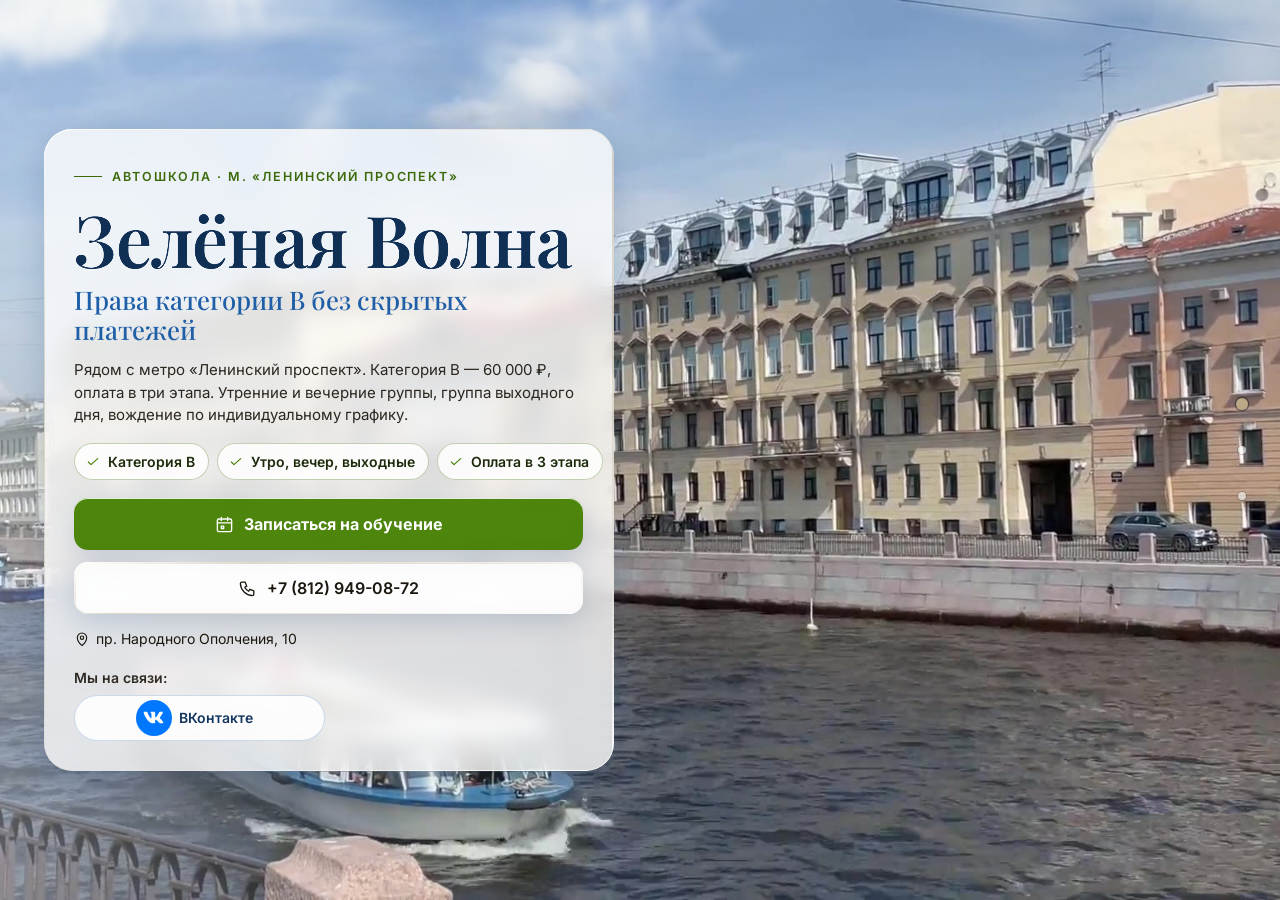
==== commit c44a03d4: "Счётчик заходов без cookies и без IP" ====
--- a/index.html
+++ b/index.html
@@ -1855,5 +1855,7 @@
 <script src="js/title-b.js" defer></script>
 <script src="js/fit-title.js" defer></script>
 <script src="js/diag.js?v=1"></script>
+<!-- visits-counter: заход на сайт школы; без cookies и хранилища, IP не сохраняется; ?k=1 — наш просмотр -->
+<script>(function(){try{var q=location.search,s=(location.pathname.split('/')[1]||'').toLowerCase();if(!s)return;var n=0,done=false,iv=setInterval(function(){if(done)return;if(document.visibilityState==='visible')n++;if(n<3)return;done=true;clearInterval(iv);var u='https://rinazolotareva.ru/vseti-api/avto-hit?s='+encodeURIComponent(s)+'&k='+(/[?&]k=1\b/.test(q)?1:0)+'&w='+(navigator.webdriver?1:0)+'&m='+(/Mobi|Android|iPhone|iPad/i.test(navigator.userAgent)?1:0);if(!(navigator.sendBeacon&&navigator.sendBeacon(u)))new Image().src=u;},1000);}catch(e){}})();</script>
 </body>
 </html>
